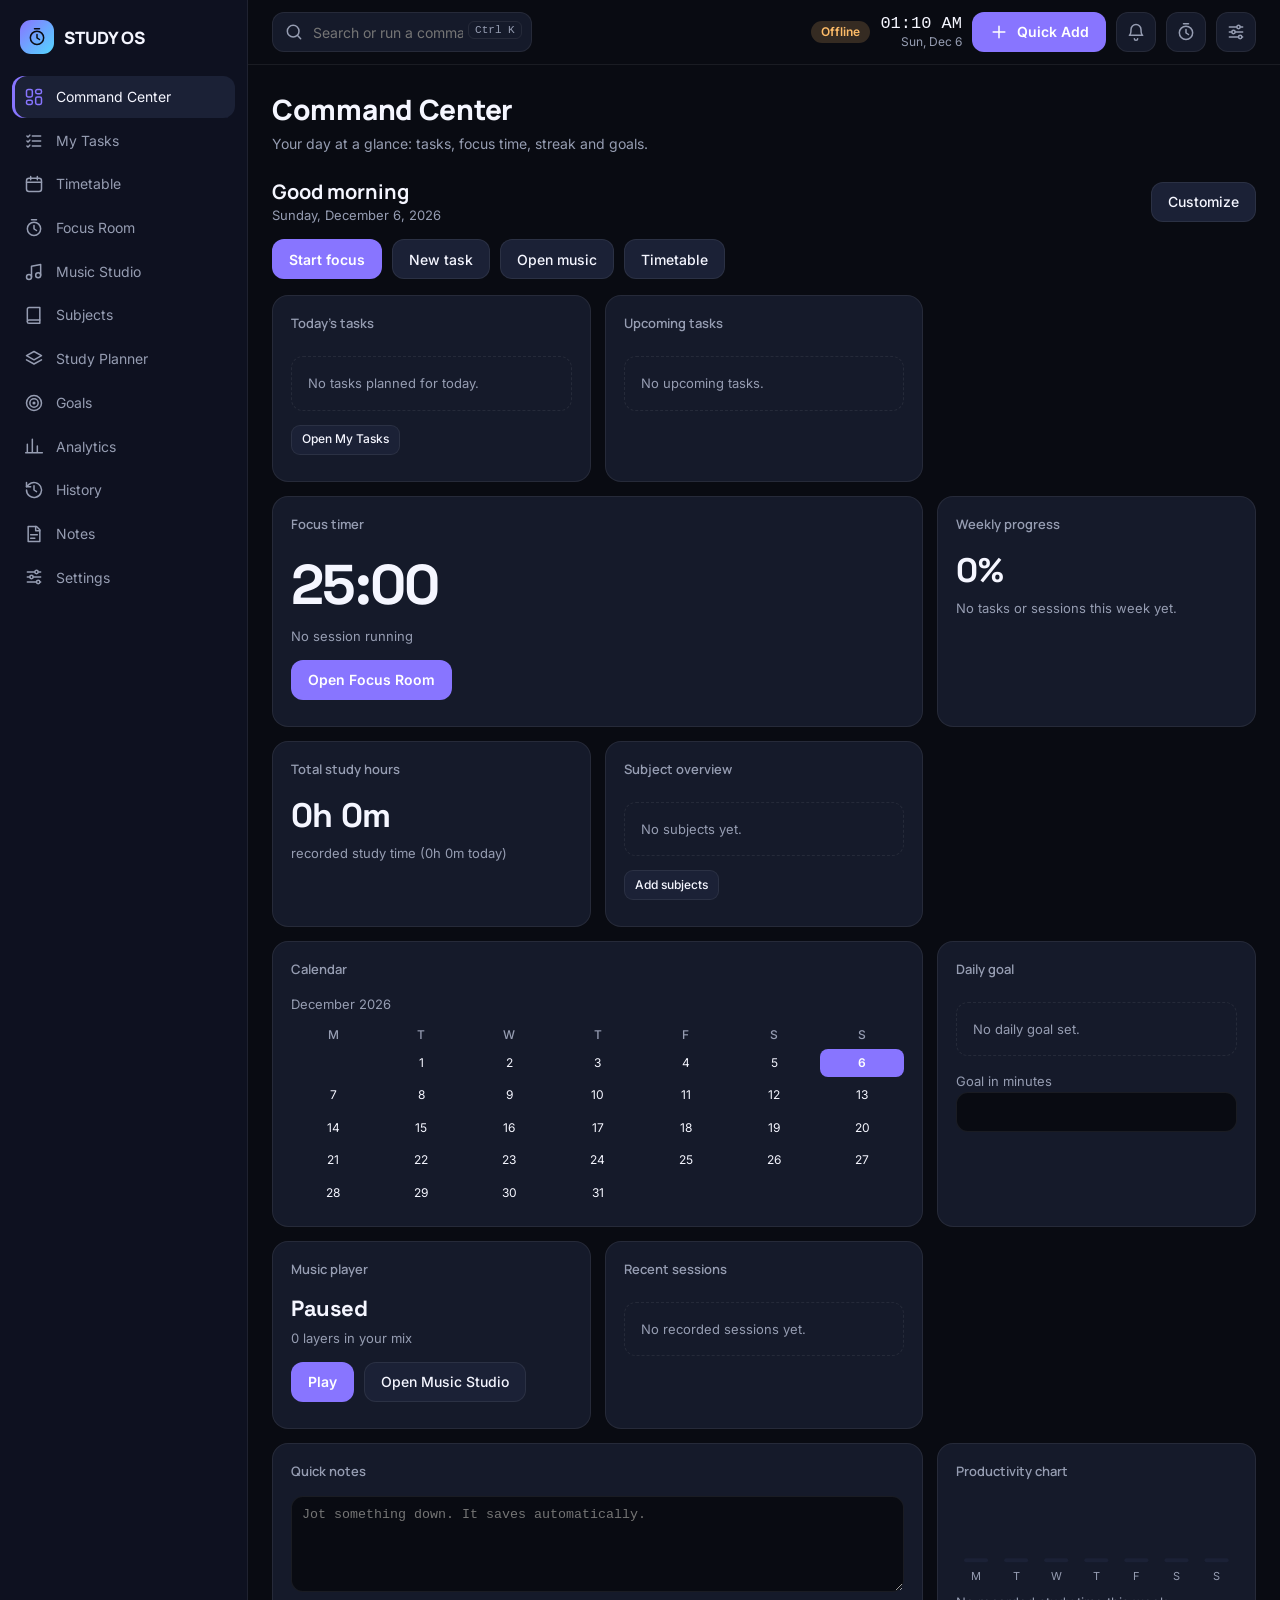
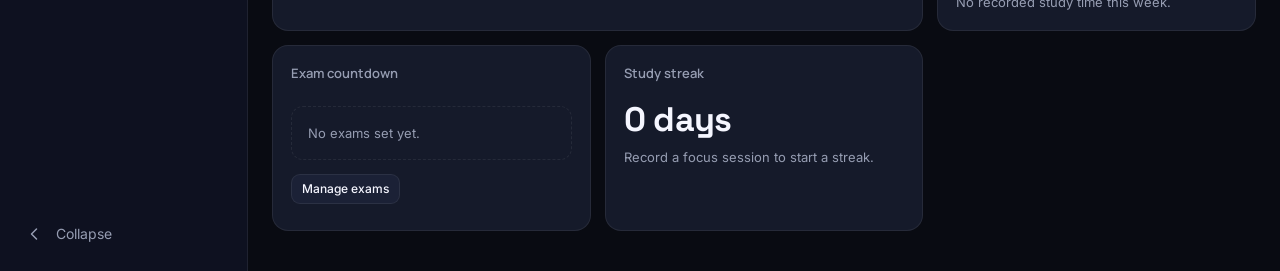
==== studyos.html @ ebee0f9e "Rename studyos (1).html to studyos.html" ====
<!DOCTYPE html>
<html lang="en" data-theme="midnight">
<head>
<meta charset="utf-8">
<title>STUDY OS</title>
<link rel="manifest" href="manifest.webmanifest">
<meta name="theme-color" content="#090B12">
<meta name="mobile-web-app-capable" content="yes">
<meta name="apple-mobile-web-app-capable" content="yes">
<meta name="apple-mobile-web-app-title" content="STUDY OS">
<link rel="icon" href="icon.svg" type="image/svg+xml">
<link rel="apple-touch-icon" href="icon-192.png">
<meta name="viewport" content="width=device-width, initial-scale=1, viewport-fit=cover">
<link href="https://fonts.googleapis.com/css2?family=Inter:wght@400;500;600&family=Manrope:wght@700;800&family=Space+Grotesk:wght@500;700&display=swap" rel="stylesheet">
<style>
:root{--bg:#090B12;--side:#0E1120;--card:#151A2A;--card2:#1B2136;--line:rgba(255,255,255,.07);--acc:#8875FF;--acc2:#53D6FF;--ok:#36D6A0;--warn:#FFBD69;--danger:#FF657A;--tx:#F5F6FF;--tx2:#969DB2;--on:#fff;--r:16px;
--fh:Manrope,"Segoe UI",system-ui,sans-serif;--fb:Inter,system-ui,-apple-system,"Segoe UI",sans-serif;--ft:"Space Grotesk",ui-monospace,Consolas,monospace;--fm:"JetBrains Mono",ui-monospace,Consolas,monospace;
box-sizing:border-box;padding-top:env(safe-area-inset-top,0px);padding-bottom:env(safe-area-inset-bottom,0px);color-scheme:dark}
html{scroll-padding-top:env(safe-area-inset-top,0px)}
:root[data-theme=oled]{--bg:#000;--side:#000;--card:#0B0C12;--card2:#12141D}
:root[data-theme=purple]{--bg:#0F0720;--side:#150A2B;--card:#1E1138;--card2:#281848;--acc:#B18CFF;--acc2:#FF8AD8}
:root[data-theme=blue]{--bg:#050D1F;--side:#091530;--card:#0E1E40;--card2:#14295A;--acc:#5AA2FF;--acc2:#53E0D0}
:root[data-theme=light]{--bg:#F3F4FB;--side:#FFFFFF;--card:#FFFFFF;--card2:#EEF0F8;--line:rgba(20,24,50,.1);--acc:#6A55F0;--acc2:#0A97C9;--ok:#15A87A;--warn:#C27A12;--danger:#D93A55;--tx:#141832;--tx2:#5B6280;color-scheme:light}
*,*::before,*::after{box-sizing:border-box}
html,body{height:100%;margin:0}
body{background:var(--bg);color:var(--tx);font:400 14px/1.55 var(--fb);overflow:hidden}
button,input{font:inherit;color:inherit}
button{cursor:pointer}
:focus-visible{outline:2px solid var(--acc2);outline-offset:2px}
.ic{width:20px;height:20px;fill:none;stroke:currentColor;stroke-width:1.8;stroke-linecap:round;stroke-linejoin:round;flex:none}
.app{display:grid;grid-template-columns:var(--sw,248px) 1fr;height:100%;transition:grid-template-columns .22s}
[data-motion=off] *{transition:none!important;animation:none!important}
@media(prefers-reduced-motion:reduce){*{transition:none!important;animation:none!important}}
/* sidebar */
.side{background:var(--side);border-right:1px solid var(--line);display:flex;flex-direction:column;padding:16px 12px;gap:4px;overflow:hidden;min-width:0}
.brand{display:flex;align-items:center;gap:10px;padding:4px 8px 18px;font:800 17px var(--fh);white-space:nowrap}
.logo{width:34px;height:34px;border-radius:11px;background:linear-gradient(135deg,var(--acc),var(--acc2));display:grid;place-items:center;color:#0a0c14;flex:none}
.nav{display:flex;flex-direction:column;gap:2px;flex:1;overflow-y:auto}
.nl{display:flex;align-items:center;gap:12px;padding:10px 12px;border-radius:12px;border:0;background:none;color:var(--tx2);text-align:left;white-space:nowrap;width:100%;transition:background .15s,color .15s}
.nl:hover{background:var(--card);color:var(--tx)}
.nl[aria-current=page]{background:var(--card2);color:var(--tx);box-shadow:inset 3px 0 0 var(--acc)}
.nl[aria-current=page] .ic{color:var(--acc)}
.collapsed{--sw:76px}
.collapsed .lbl,.collapsed .brand span.t{display:none}
.collapsed .nl{justify-content:center;padding:12px 0}
.collapsed #col .ic{transform:rotate(180deg)}
/* main */
.main{display:flex;flex-direction:column;min-width:0;height:100%}
.top{display:flex;align-items:center;gap:10px;padding:12px 24px;border-bottom:1px solid var(--line);position:relative}
.sbox{flex:1;max-width:420px;position:relative}
.sbox .ic{position:absolute;left:12px;top:10px;color:var(--tx2)}
.sbox input{width:100%;height:40px;padding:0 54px 0 40px;border-radius:12px;border:1px solid var(--line);background:var(--card);outline-offset:2px}
.kbd{position:absolute;right:10px;top:9px;font:500 11px var(--fm);color:var(--tx2);border:1px solid var(--line);border-radius:6px;padding:2px 6px}
.res{position:absolute;top:46px;left:0;right:0;background:var(--card2);border:1px solid var(--line);border-radius:12px;padding:6px;z-index:20;box-shadow:0 12px 32px rgba(0,0,0,.35)}
.res button{display:block;width:100%;text-align:left;background:none;border:0;padding:9px 10px;border-radius:8px}
.res button:hover,.res button:focus-visible{background:var(--card)}
.sp{flex:1}
.clock{text-align:right;line-height:1.2}
.clock b{font:500 17px var(--fm);display:block}
.clock span{font-size:12px;color:var(--tx2)}
.ib{width:40px;height:40px;border-radius:12px;border:1px solid var(--line);background:var(--card);display:grid;place-items:center;color:var(--tx2);position:relative}
.ib:hover{color:var(--tx);background:var(--card2)}
.btn{display:inline-flex;align-items:center;gap:8px;height:40px;padding:0 16px;border-radius:12px;border:1px solid var(--line);background:var(--card2);font-weight:500}
.btn:hover{border-color:var(--acc)}
.btn:active{transform:scale(.97)}
.btn.p{background:var(--acc);border-color:transparent;color:var(--on);font-weight:600}
.btn.d{color:var(--danger)}
.btn[disabled]{opacity:.45;cursor:not-allowed}
.view{flex:1;overflow-y:auto;padding:28px 24px 40px}
.wrap{max-width:1080px;margin:0 auto}
h1{font:800 28px/1.2 var(--fh);margin:0 0 6px;letter-spacing:-.01em}
h2{font:700 16px var(--fh);margin:0 0 10px}
.sub{color:var(--tx2);margin:0 0 24px;max-width:62ch}
.grid{display:grid;gap:14px;grid-template-columns:repeat(auto-fill,minmax(250px,1fr))}
.card{background:var(--card);border:1px solid var(--line);border-radius:var(--r);padding:18px}
.card.big{grid-column:span 2}
.card h2{display:flex;align-items:center;gap:8px;color:var(--tx2);font-weight:600;font-size:13px}
.stat{font:700 34px var(--ft);letter-spacing:-.02em}
.mut{color:var(--tx2);font-size:13px}
.empty{border:1px dashed var(--line);border-radius:12px;padding:16px;color:var(--tx2);font-size:13px;margin-top:8px}
.badge{display:inline-block;padding:2px 10px;border-radius:99px;font-size:12px;font-weight:600;background:color-mix(in srgb,var(--acc) 18%,transparent);color:var(--acc)}
.badge.ok{background:color-mix(in srgb,var(--ok) 18%,transparent);color:var(--ok)}
.badge.w{background:color-mix(in srgb,var(--warn) 18%,transparent);color:var(--warn)}
.badge.d{background:color-mix(in srgb,var(--danger) 18%,transparent);color:var(--danger)}
.ul{margin:10px 0 0;padding-left:18px;color:var(--tx2)}
.ul li{margin:3px 0}
.row{display:flex;flex-wrap:wrap;gap:10px;align-items:center;margin:8px 0}
.themes{display:grid;grid-template-columns:repeat(auto-fill,minmax(130px,1fr));gap:10px}
.th{border:2px solid var(--line);border-radius:14px;background:var(--card);padding:10px;text-align:left}
.th[aria-pressed=true]{border-color:var(--acc)}
.sw{height:44px;border-radius:9px;margin-bottom:8px;display:flex;overflow:hidden}
.sw i{flex:1}
.tg{display:flex;align-items:center;justify-content:space-between;gap:12px;padding:12px 0;border-bottom:1px solid var(--line)}
.sw2{width:46px;height:26px;border-radius:99px;border:0;background:var(--card2);position:relative;flex:none;box-shadow:inset 0 0 0 1px var(--line)}
.sw2::after{content:"";position:absolute;top:3px;left:3px;width:20px;height:20px;border-radius:50%;background:var(--tx2);transition:transform .18s}
.sw2[aria-checked=true]{background:var(--acc)}
.sw2[aria-checked=true]::after{transform:translateX(20px);background:#fff}
.fld{display:block;margin:8px 0}
.fld input{width:100%;height:40px;padding:0 12px;border-radius:12px;border:1px solid var(--line);background:var(--bg)}
.ring{width:84px;height:84px}
.ring circle{fill:none;stroke-width:8;stroke-linecap:round}
.ring .tr{stroke:var(--card2)}
.ring .pg{stroke:var(--acc);stroke-dasharray:226;stroke-dashoffset:79;transform:rotate(-90deg);transform-origin:50% 50%}
.timer{font:700 56px var(--ft);letter-spacing:-.03em}
.dg{display:grid;gap:14px;grid-template-columns:repeat(auto-fill,minmax(250px,1fr));margin-top:16px}
.dg .w{display:flex;flex-direction:column;gap:6px;min-width:0}
.cp .card{padding:12px}.cp .stat{font-size:24px}
.btn.sm{height:30px;padding:0 10px;font-size:12px;border-radius:9px}
.wt{display:flex;gap:6px;flex-wrap:wrap;margin-top:auto;padding-top:8px}
.edit .w{outline:1px dashed var(--acc);outline-offset:-1px}
.bar{height:8px;border-radius:99px;background:var(--card2);overflow:hidden;margin:6px 0}.bar i{display:block;height:100%;background:var(--acc)}
textarea.qn{width:100%;min-height:96px;resize:vertical;border-radius:12px;border:1px solid var(--line);background:var(--bg);padding:10px}
.mc{display:grid;grid-template-columns:repeat(7,1fr);gap:4px;text-align:center;font-size:12px}.mc b{color:var(--tx2);font-weight:500}.mc span{padding:5px 0;border-radius:8px}.mc .td{background:var(--acc);color:var(--on);font-weight:600}
.qa2{display:flex;flex-wrap:wrap;gap:10px;margin:14px 0 0}
.tb{display:flex;flex-wrap:wrap;gap:8px;margin-bottom:12px}.tb input,.tb select{height:40px;border-radius:12px;border:1px solid var(--line);background:var(--card);padding:0 12px}.tb input{flex:1;min-width:160px}
.tl{display:grid;gap:12px;grid-template-columns:repeat(auto-fill,minmax(300px,1fr))}
.kb{display:grid;gap:12px;grid-template-columns:repeat(4,minmax(240px,1fr));overflow-x:auto;align-items:start}.kb>div{display:flex;flex-direction:column;gap:10px}
.tk{display:flex;flex-direction:column;gap:8px}.tk h3{font:600 15px var(--fh);margin:0;display:flex;gap:10px;align-items:flex-start}
.ck{width:22px;height:22px;border-radius:7px;border:2px solid var(--tx2);background:none;flex:none;display:grid;place-items:center;color:var(--on);padding:0;margin-top:1px}.ck[aria-pressed=true]{background:var(--ok);border-color:var(--ok)}.ck .ic{width:14px;height:14px;stroke-width:3}
.tk.dn h3 span{text-decoration:line-through;color:var(--tx2)}
.sbt{display:flex;gap:8px;align-items:center;background:none;border:0;padding:2px 0;text-align:left;color:var(--tx2);font-size:13px}
.sbt[aria-pressed=true]{text-decoration:line-through}
.sbt i{width:14px;height:14px;border-radius:4px;border:2px solid var(--tx2);flex:none}.sbt[aria-pressed=true] i{background:var(--ok);border-color:var(--ok)}
.fg{display:grid;grid-template-columns:1fr 1fr;gap:0 12px}.fw{grid-column:1/-1}
.fld select,.fld textarea{width:100%;min-height:40px;padding:8px 12px;border-radius:12px;border:1px solid var(--line);background:var(--bg)}
@media(max-width:520px){.fg{grid-template-columns:1fr}}
.cb{display:flex;flex-wrap:wrap;gap:8px;align-items:center;margin-bottom:12px}.cb select{height:40px;border-radius:12px;border:1px solid var(--line);background:var(--card);padding:0 12px}.cb .lab{font:700 16px var(--fh);min-width:150px}
.cw{--hh:48px;overflow:auto;max-height:560px;border:1px solid var(--line);border-radius:14px;background:var(--card)}
.cg{display:grid;grid-template-columns:44px repeat(var(--n),minmax(0,1fr));min-width:calc(44px + var(--n)*96px)}
.ch{position:sticky;top:0;z-index:3;background:var(--card2);padding:8px 4px;text-align:center;font-size:12px;border:0;border-bottom:1px solid var(--line);border-left:1px solid var(--line);color:var(--tx)}.ch.t{color:var(--acc);font-weight:700}
.nt{padding:4px;border-left:1px solid var(--line);border-bottom:1px solid var(--line);display:flex;flex-direction:column;gap:3px;min-height:6px}
.hr{position:relative;height:calc(24*var(--hh))}.hl{position:absolute;right:6px;font:11px var(--fm);color:var(--tx2);transform:translateY(-50%)}
.cc{position:relative;height:calc(24*var(--hh));border-left:1px solid var(--line);cursor:cell;background:repeating-linear-gradient(to bottom,transparent 0,transparent calc(var(--hh) - 1px),var(--line) calc(var(--hh) - 1px),var(--line) var(--hh))}
.ev{position:absolute;overflow:hidden;text-align:left;font-size:11px;line-height:1.25;padding:3px 5px;border-radius:8px;border:0;border-left:3px solid var(--acc);background:color-mix(in srgb,var(--acc) 22%,var(--card2));color:var(--tx);cursor:grab}
.ev.h{border-left-color:var(--danger);background:color-mix(in srgb,var(--danger) 20%,var(--card2))}.ev.l{border-left-color:var(--ok);background:color-mix(in srgb,var(--ok) 18%,var(--card2))}
.ev.x{outline:2px solid var(--warn);outline-offset:-1px}.ev.dn{opacity:.5;text-decoration:line-through}.ev.chip{position:static;cursor:pointer;width:100%}
.now{position:absolute;left:0;right:0;height:2px;background:var(--danger);z-index:2;pointer-events:none}
.mg{display:grid;grid-template-columns:repeat(7,minmax(0,1fr));gap:4px}.md{min-height:84px;text-align:left;border-radius:10px;border:1px solid var(--line);background:var(--card);padding:6px;font-size:11px;overflow:hidden}.md.o{opacity:.45}.md.t{border-color:var(--acc)}.md b{display:block;font-size:12px}.md div{white-space:nowrap;overflow:hidden;text-overflow:ellipsis}
#df{position:fixed;inset:0;z-index:80;background:#000;color:#f5f6ff;display:flex;flex-direction:column;align-items:center;justify-content:center;padding:env(safe-area-inset-top,0px) 0 env(safe-area-inset-bottom,0px);overflow:hidden}
#df[hidden]{display:none}#df.idle{cursor:none}
#df .dft{position:absolute;top:calc(14px + env(safe-area-inset-top,0px));left:16px;right:16px;display:flex;justify-content:space-between;align-items:flex-start;gap:12px;transition:opacity .4s}#df.idle .dft{opacity:.3}
#df .dfc{position:absolute;bottom:calc(24px + env(safe-area-inset-bottom,0px));left:12px;right:12px;display:flex;flex-wrap:wrap;gap:8px;justify-content:center;transition:opacity .4s}#df.idle .dfc{opacity:0;pointer-events:none}
#df .btn{background:#0b0b0d;border-color:#26262c;color:#d5d8e4}#df .btn.p{background:var(--acc);color:var(--on);border-color:transparent}
.dfm{transition:opacity .4s}#df.dim .dfm{opacity:.3}
.dfd{font-family:var(--ft);font-weight:700;letter-spacing:-.03em;line-height:1;text-align:center;font-variant-numeric:tabular-nums}
.dfd.digital{font-size:clamp(44px,14vw,200px)}.dfd.compact{font-size:clamp(72px,24vw,320px)}.dfd.big{font-size:clamp(96px,34vw,460px);font-weight:300}.dfd.minimal{font-size:clamp(32px,8vw,64px);color:#5a5e70;font-weight:500}
.dfr{position:relative;width:min(80vw,58vh,440px);aspect-ratio:1;display:grid;place-items:center}.dfr svg{position:absolute;inset:0;width:100%;height:100%;transform:rotate(-90deg)}.dfr circle{fill:none;stroke-linecap:round}.dfr .tr{stroke:#17171c}.dfr .pg{stroke:var(--acc)}.dfr .dfd{font-size:clamp(44px,13vw,96px)}
#df.brk .pg{stroke:var(--ok)}#df.brk .dfb i{background:var(--ok)}
.flip{display:inline-flex;gap:8px}.fc{background:#111116;border-radius:14px;padding:.1em .16em;position:relative;font:700 clamp(56px,17vw,200px)/1.1 var(--ft);font-variant-numeric:tabular-nums}.fc::after{content:"";position:absolute;left:0;right:0;top:50%;height:2px;background:#000}
.dfb{width:min(70vw,480px);height:4px;border-radius:9px;background:#15151a;margin-top:28px;overflow:hidden}.dfb i{display:block;height:100%;width:0;background:var(--acc)}
.mr{display:grid;grid-template-columns:30px minmax(110px,1.1fr) 2fr 44px 68px;gap:10px;align-items:center;padding:8px 0;border-top:1px solid var(--line)}.mr:first-of-type{border-top:0}.mr input[type=range]{width:100%;accent-color:var(--acc)}
.pv{font:500 13px var(--fm);color:var(--tx2);text-align:right}.star{background:none;border:0;font-size:20px;color:var(--tx2);padding:0;line-height:1}.star[aria-pressed=true]{color:var(--warn)}
.chips{display:flex;flex-wrap:wrap;gap:8px}.tr2{display:grid;gap:8px;padding:12px 0;border-top:1px solid var(--line)}.btn.mu[aria-pressed=true]{background:var(--danger);border-color:transparent;color:#fff}
@media(max-width:560px){.mr{grid-template-columns:30px 1fr 44px 68px}.mr input[type=range]{grid-column:1/-1;order:5}}
/* overlays */
.ov{position:fixed;inset:0;background:rgba(0,0,0,.55);display:grid;place-items:center;z-index:100;padding:16px}
.modal{background:var(--card);border:1px solid var(--line);border-radius:20px;padding:22px;width:min(440px,100%);max-height:85vh;overflow:auto}
.pan{position:absolute;right:24px;top:62px;width:min(340px,calc(100vw - 32px));background:var(--card2);border:1px solid var(--line);border-radius:16px;padding:16px;z-index:30;box-shadow:0 16px 40px rgba(0,0,0,.4)}
.toasts{position:fixed;left:50%;bottom:calc(84px + env(safe-area-inset-bottom,0px));transform:translateX(-50%);display:flex;flex-direction:column;gap:8px;z-index:110;align-items:center}
.toast{background:var(--card2);border:1px solid var(--line);border-left:3px solid var(--acc2);padding:10px 16px;border-radius:12px;box-shadow:0 8px 24px rgba(0,0,0,.4);animation:in .2s}
@keyframes in{from{opacity:0;transform:translateY(8px)}}
.bnav{display:none}
@media(max-width:1100px){.app{--sw:76px}.app .lbl,.app .brand span.t{display:none}.app .nl{justify-content:center;padding:12px 0}#col{display:none}}
@media(max-width:760px){
.app{grid-template-columns:1fr}.side{display:none}
.top{padding:10px 14px;gap:8px}.clock{display:none}.sbox .kbd{display:none}.sbox input{padding-right:12px}
.view{padding:20px 14px 28px}.card.big{grid-column:auto}
.bnav{display:grid;grid-template-columns:repeat(5,1fr);background:var(--side);border-top:1px solid var(--line);padding:6px 4px}
.bnav button{display:flex;flex-direction:column;align-items:center;gap:2px;background:none;border:0;color:var(--tx2);font-size:11px;padding:6px 0;border-radius:10px}
.bnav button[aria-current=page]{color:var(--acc)}
.pan{right:14px}
}
#nf .nb{position:absolute;top:-4px;right:-4px;min-width:18px;height:18px;border-radius:99px;background:var(--danger);color:#fff;font-size:11px;line-height:18px;text-align:center;padding:0 4px;font-weight:700}#nf .nb[hidden]{display:none}
.po{display:none}
@media print{html,body{height:auto;overflow:visible;background:#fff}:root{--bg:#fff;--card:#fff;--card2:#eee;--tx:#111;--tx2:#444;--line:#ccc;padding:0}.side,.top,.bnav,.noprint,.toasts,h1,.sub{display:none!important}.app,.main{display:block;height:auto}.view{overflow:visible;padding:0}.po{display:block;font:700 18px var(--fh);margin-bottom:10px}.card{break-inside:avoid}}
.pi{display:flex;justify-content:space-between;gap:12px;width:100%;text-align:left;background:none;border:0;padding:10px;border-radius:10px}.pi:hover,.pi[aria-selected=true]{background:var(--card2)}

/* ---- Phase5: app/touch compat ---- */
html{-webkit-text-size-adjust:100%}
button,.nl,.th,.ck,.sw2,.sbt,.star,.md,.ev{touch-action:manipulation;-webkit-tap-highlight-color:transparent}
body{overscroll-behavior:none}
.view,.modal,.res,.cw,.kb{overscroll-behavior:contain}
@media(pointer:coarse){.btn{min-height:44px}.btn.sm{min-height:40px}.ib{width:44px;height:44px}.ck{width:28px;height:28px}.sw2{width:52px;height:30px}}
@media(max-width:760px){input,select,textarea{font-size:16px!important}.sbox{min-width:0}.pan{position:fixed;left:12px;right:12px;width:auto;top:64px}.modal{max-height:calc(100% - 24px)}.bnav button{min-height:52px}}
</style>
</head>
<body>
<svg width="0" height="0" style="position:absolute" aria-hidden="true"><defs>
<symbol id="i-command" viewBox="0 0 24 24"><rect x="3" y="3" width="7" height="9" rx="2"/><rect x="14" y="3" width="7" height="5" rx="2"/><rect x="14" y="12" width="7" height="9" rx="2"/><rect x="3" y="16" width="7" height="5" rx="2"/></symbol>
<symbol id="i-tasks" viewBox="0 0 24 24"><path d="M10 6h10M10 12h10M10 18h10M3.5 6l1.3 1.3L7 5M3.5 12l1.3 1.3L7 11M3.5 18l1.3 1.3L7 17"/></symbol>
<symbol id="i-timetable" viewBox="0 0 24 24"><rect x="3" y="5" width="18" height="16" rx="3"/><path d="M3 10h18M8 3v4M16 3v4"/></symbol>
<symbol id="i-focus" viewBox="0 0 24 24"><circle cx="12" cy="13" r="8"/><path d="M12 9v4l3 2M9 2h6"/></symbol>
<symbol id="i-music" viewBox="0 0 24 24"><path d="M9 18V5l11-2v13"/><circle cx="6" cy="18" r="3"/><circle cx="17" cy="16" r="3"/></symbol>
<symbol id="i-subjects" viewBox="0 0 24 24"><path d="M4 5a2 2 0 0 1 2-2h13v15H6a2 2 0 0 0-2 2z"/><path d="M4 20a2 2 0 0 0 2 2h13v-4"/></symbol>
<symbol id="i-planner" viewBox="0 0 24 24"><path d="m12 3 9 5-9 5-9-5z"/><path d="m3 13 9 5 9-5"/></symbol>
<symbol id="i-goals" viewBox="0 0 24 24"><circle cx="12" cy="12" r="9"/><circle cx="12" cy="12" r="5"/><circle cx="12" cy="12" r="1"/></symbol>
<symbol id="i-analytics" viewBox="0 0 24 24"><path d="M4 20V10M10 20V4M16 20v-8M2 20h20"/></symbol>
<symbol id="i-history" viewBox="0 0 24 24"><path d="M3 12a9 9 0 1 0 3-6.7L3 8"/><path d="M3 3v5h5M12 7v5l3 2"/></symbol>
<symbol id="i-notes" viewBox="0 0 24 24"><path d="M5 3h10l4 4v14H5z"/><path d="M14 3v5h5M8 13h8M8 17h5"/></symbol>
<symbol id="i-preferences" viewBox="0 0 24 24"><path d="M4 6h9M17 6h3M4 12h3M11 12h9M4 18h11M19 18h1"/><circle cx="15" cy="6" r="2"/><circle cx="9" cy="12" r="2"/><circle cx="17" cy="18" r="2"/></symbol>
<symbol id="i-components" viewBox="0 0 24 24"><rect x="3" y="3" width="8" height="8" rx="2"/><rect x="13" y="13" width="8" height="8" rx="2"/><circle cx="17" cy="7" r="4"/><path d="M5 15l2-2 2 2-2 2z"/></symbol>
<symbol id="i-bell" viewBox="0 0 24 24"><path d="M6 9a6 6 0 0 1 12 0c0 6 2 7 2 7H4s2-1 2-7"/><path d="M10 20a2 2 0 0 0 4 0"/></symbol>
<symbol id="i-search" viewBox="0 0 24 24"><circle cx="11" cy="11" r="7"/><path d="m20 20-4-4"/></symbol>
<symbol id="i-plus" viewBox="0 0 24 24"><path d="M12 5v14M5 12h14"/></symbol>
<symbol id="i-chev" viewBox="0 0 24 24"><path d="m15 6-6 6 6 6"/></symbol>
<symbol id="i-more" viewBox="0 0 24 24"><circle cx="5" cy="12" r="1.2"/><circle cx="12" cy="12" r="1.2"/><circle cx="19" cy="12" r="1.2"/></symbol>
<symbol id="i-x" viewBox="0 0 24 24"><path d="M6 6l12 12M18 6 6 18"/></symbol>
</defs></svg>

<div class="app" id="app">
  <aside class="side" aria-label="Primary">
    <div class="brand"><div class="logo"><svg class="ic"><use href="#i-focus"/></svg></div><span class="t">STUDY OS</span></div>
    <nav class="nav" id="nav"></nav>
    <button class="nl" id="col" aria-label="Collapse sidebar"><svg class="ic"><use href="#i-chev"/></svg><span class="lbl">Collapse</span></button>
  </aside>
  <div class="main">
    <header class="top">
      <div class="sbox"><svg class="ic"><use href="#i-search"/></svg><input id="q" type="search" placeholder="Search or run a command" aria-label="Global search" autocomplete="off"><span class="kbd">Ctrl K</span><div class="res" id="res" hidden></div></div>
      <div class="sp"></div>
      <span class="badge w" id="ofl" hidden>Offline</span><div class="clock"><b id="ck">--:--</b><span id="dt"></span></div>
      <button class="btn p" id="qa"><svg class="ic"><use href="#i-plus"/></svg><span class="lbl">Quick Add</span></button>
      <button class="ib" id="nf" aria-label="Notifications" aria-expanded="false"><svg class="ic"><use href="#i-bell"/></svg></button>
      <button class="ib" id="fr" aria-label="Open Focus Room"><svg class="ic"><use href="#i-focus"/></svg></button>
      <button class="ib" id="st" aria-label="Open Settings"><svg class="ic"><use href="#i-preferences"/></svg></button>
      <div class="pan" id="pan" hidden><h2>Notifications</h2><div class="empty">Nothing yet. Reminders and break alerts will show up here once the reminder engine is built (Phase 9).</div></div>
    </header>
    <main class="view" id="view" tabindex="-1"></main>
    <nav class="bnav" id="bnav" aria-label="Mobile"></nav>
  </div>
</div>
<div id="df" hidden role="dialog" aria-label="Deep Focus" aria-modal="true"></div>
<div class="toasts" id="toasts" aria-live="polite"></div>

<script>
(function(){
"use strict";
var $=function(s){return document.querySelector(s)};
var ic=function(n){return '<svg class="ic" aria-hidden="true"><use href="#i-'+n+'"/></svg>'};
var LS={get:function(k,d){try{var v=localStorage.getItem('sos.'+k);return v===null?d:v}catch(e){return d}},set:function(k,v){try{localStorage.setItem('sos.'+k,v)}catch(e){}}};

/* ---------- sections registry ---------- */
var S=[
["command","Command Center",2,"Your day at a glance: tasks, focus time, streak and goals."],
["tasks","My Tasks",3,"Create, organise and track study tasks.",["Priorities, labels, subtasks","List, calendar, kanban views","Search, filter, archive"]],
["timetable","Timetable",4,"Daily, weekly and monthly study schedule.",["Conflict detection","Recurring sessions","Drag to reschedule"]],
["focus","Focus Room",6,"Distraction-free fullscreen timer on pure black.",["Countdown, stopwatch, Pomodoro","Seven timer styles","Timestamp-based, refresh-safe timing"]],
["music","Music Studio",7,"Ambience, focus audio and your own tracks in one mixer.",["Rain, wind, noise layers","Your own audio files","Sleep timer and saved mixes"]],
["subjects","Subjects",8,"Subject, chapter and topic organisation.",["Subject → Chapter → Topic → Task","Clear completion rules"]],
["planner","Study Planner",8,"Plan days and weeks, with suggestions you review.",["Revision scheduling","Daily and weekly targets"]],
["goals","Goals",8,"Study targets, milestones and exam countdowns."],
["analytics","Analytics",10,"Reports built only from recorded study time.",["Daily, weekly, monthly","PDF and CSV export"]],
["history","History",5,"Past tasks and study sessions.",["Planned vs actual duration"]],
["notes","Notes",11,"Quick study notes and session notes."],
["preferences","Settings",1,"Appearance and behaviour."]
];
var ID={};S.forEach(function(s){ID[s[0]]=s});
var MOB=["command","tasks","focus","music"];

/* ---------- shared components ---------- */
function toast(m){var t=document.createElement('div');t.className='toast';t.textContent=m;$('#toasts').appendChild(t);setTimeout(function(){t.remove()},2800)}
var lastFocus=null;
function modal(html){closeModal();lastFocus=document.activeElement;var o=document.createElement('div');o.className='ov';o.id='ov';o.innerHTML='<div class="modal" role="dialog" aria-modal="true">'+html+'</div>';o.addEventListener('click',function(e){if(e.target===o)closeModal()});document.body.appendChild(o);var f=o.querySelector('button,input');if(f)f.focus()}
function closeModal(){var o=$('#ov');if(o){o.remove();if(lastFocus&&lastFocus.focus)lastFocus.focus()}}
function toggle(id,label,on){return '<div class="tg"><span>'+label+'</span><button class="sw2" id="'+id+'" role="switch" aria-checked="'+on+'" aria-label="'+label+'"></button></div>'}
function soon(s){return '<div class="card"><span class="badge w">Phase '+s[2]+'</span><h2 style="margin-top:12px;color:var(--tx)">Planned for this section</h2><ul class="ul">'+(s[4]||[]).map(function(x){return '<li>'+x+'</li>'}).join('')+'</ul><div class="empty">Nothing to show yet. This section is built in Phase '+s[2]+'.</div></div>'}

/* ---------- views ---------- */
var V={};
/* ---------- dashboard (Phase 2) ---------- */
var W=[["today","Today’s tasks"],["upcoming","Upcoming tasks"],["focus","Focus timer"],["weekly","Weekly progress"],["hours","Total study hours"],["subjects","Subject overview"],["calendar","Calendar"],["goal","Daily goal"],["music","Music player"],["recent","Recent sessions"],["notes","Quick notes"],["chart","Productivity chart"],["exam","Exam countdown"],["streak","Study streak"]];
var WD={};W.forEach(function(w){WD[w[0]]=w[1]});
var editing=false;
function esc(s){return String(s).replace(/[&<>"]/g,function(c){return {'&':'&amp;','<':'&lt;','>':'&gt;','"':'&quot;'}[c]})}
function dget(){try{var d=JSON.parse(LS.get('dash','null'));if(d&&Array.isArray(d.order)){d.order=d.order.filter(function(i){return WD[i]});W.forEach(function(w){if(d.order.indexOf(w[0])<0)d.order.push(w[0])});d.hidden=(d.hidden||[]).filter(function(i){return WD[i]});d.wide=(d.wide||[]).filter(function(i){return WD[i]});return d}}catch(e){}return {order:W.map(function(w){return w[0]}),hidden:[],wide:["focus","calendar","notes"],compact:false}}
function dsave(d){LS.set('dash',JSON.stringify(d))}
function stat(v,h){return '<div class="stat">'+v+'</div><div class="mut">'+h+'</div>'}
function emp(t){return '<div class="empty">'+t+'</div>'}
function cal(){var n=new Date(),y=n.getFullYear(),m=n.getMonth(),f=(new Date(y,m,1).getDay()+6)%7,dn=new Date(y,m+1,0).getDate(),c='',i;['M','T','W','T','F','S','S'].forEach(function(x){c+='<b>'+x+'</b>'});for(i=0;i<f;i++)c+='<i></i>';for(i=1;i<=dn;i++)c+='<span'+(i===n.getDate()?' class="td"':'')+'>'+i+'</span>';return '<div class="mut" style="margin-bottom:6px">'+n.toLocaleDateString([], {month:'long',year:'numeric'})+'</div><div class="mc">'+c+'</div>'}
function goalBody(){var g=parseInt(LS.get('goalmin','0'),10)||0;return (g?stat(Math.floor(todayMs()/6e4)+' / '+g+' min','Recorded today. Planned time is not counted.')+'<div class="bar"><i style="width:'+Math.min(100,todayMs()/6e4/g*100)+'%"></i></div>':emp('No daily goal set.'))+'<label class="fld"><span class="mut">Goal in minutes</span><input id="gm" type="number" min="0" max="1440" value="'+(g||'')+'"></label>'}
var B={
 today:function(){var td=todayStr(),a=tasks().filter(function(t){return !t.archived&&occs(t,td).length}),d=a.filter(function(t){return isRep(t)?(t.rdone||[]).indexOf(td)>-1:t.status==='done'}).length;return a.length?stat(d+' / '+a.length,'done today')+'<ul class="ul">'+a.slice(0,3).map(function(t){return '<li>'+esc(t.title)+'</li>'}).join('')+'</ul>':emp('No tasks planned for today.')+'<div class="row"><button class="btn sm" data-go="tasks">Open My Tasks</button></div>'},
 upcoming:function(){var td=todayStr(),a=tasks().filter(function(t){return !t.archived&&t.status!=='done'&&nxt(t,td)}).map(function(t){return {t:t,d:nxt(t,td)}}).sort(function(x,y){return x.d<y.d?-1:1}).slice(0,4);return a.length?'<ul class="ul">'+a.map(function(x){return '<li>'+esc(x.t.title)+' <span class="mut">'+x.d+'</span></li>'}).join('')+'</ul>':emp('No upcoming tasks.')},
 focus:function(){var T=TM,v=T?fmtT(T):fmt((FS.mode==='stopwatch'?0:FS.mode==='pomodoro'?FS.focus*6e4:FS.min*6e4),1);return '<div class="timer" id="dft">'+v+'</div><div class="mut">'+(T?esc(T.title)+' \u00b7 '+lblT(T):'No session running')+'</div><div class="row"><button class="btn p" data-go="focus">Open Focus Room</button></div>'},
 weekly:function(){return stat('0%','No tasks or sessions this week yet.')},
 hours:function(){var a=sessions().reduce(function(x,s){return x+s.focus},0);return stat(fh(a),'recorded study time ('+fh(todayMs())+' today)')},
 subjects:subjWidget,
 calendar:cal,goal:goalBody,
 music:function(){var n=LY.filter(inMix).length;return '<div class="stat" style="font-size:22px">'+(MS.play?'Playing':'Paused')+'</div><div class="mut">'+n+' layer'+(n===1?'':'s')+' in your mix'+(PT.length?' \u00b7 '+PT.length+' own file'+(PT.length===1?'':'s'):'')+'</div><div class="row"><button class="btn p" data-mg="toggle">'+(MS.play?'Pause':'Play')+'</button><button class="btn" data-go="music">Open Music Studio</button></div>'},
 recent:function(){return recent(3)},
 notes:function(){return '<textarea class="qn" id="qn" aria-label="Quick notes" placeholder="Jot something down. It saves automatically.">'+esc(LS.get('qnotes',''))+'</textarea>'},
 chart:function(){var d=['M','T','W','T','F','S','S'],s='<svg viewBox="0 0 280 90" width="100%" role="img" aria-label="No study time recorded this week">';d.forEach(function(x,i){s+='<rect x="'+(i*40+8)+'" y="62" width="24" height="4" rx="2" fill="var(--card2)"/><text x="'+(i*40+20)+'" y="84" text-anchor="middle" font-size="11" fill="var(--tx2)">'+x+'</text>'});return s+'</svg><div class="mut">No recorded study time this week.</div>'},
 exam:examBody,
 streak:function(){var n=streakN();return stat(n+(n===1?' day':' days'),n?'Days in a row with recorded focus time. Longest: '+longestN()+(longestN()===1?' day.':' days.'):'Record a focus session to start a streak.')}
};
V.command=function(){
 var d=dget(),vis=d.order.filter(function(i){return d.hidden.indexOf(i)<0}),h=new Date().getHours(),g=h<12?'Good morning':h<17?'Good afternoon':'Good evening';
 var o='<div class="row" style="justify-content:space-between"><div><b style="font:700 20px var(--fh)">'+g+'</b><div class="mut">'+new Date().toLocaleDateString([], {weekday:'long',day:'numeric',month:'long',year:'numeric'})+'</div></div><button class="btn'+(editing?' p':'')+'" id="dc">'+(editing?'Done':'Customize')+'</button></div>';
 o+='<div class="qa2"><button class="btn p" data-go="focus">Start focus</button><button class="btn" id="qt">New task</button><button class="btn" data-go="music">Open music</button><button class="btn" data-go="timetable">Timetable</button></div>';
 if(editing){o+='<div class="card" style="margin-top:16px"><h2>Customize dashboard</h2><div class="row"><button class="btn sm" id="dd">'+(d.compact?'Use expanded view':'Use compact view')+'</button><button class="btn sm d" id="dr">Restore default layout</button></div><div class="mut" style="margin-top:6px">Hidden widgets</div><div class="row">'+(d.hidden.length?d.hidden.map(function(i){return '<button class="btn sm" data-a="show" data-id="'+i+'">Show '+WD[i]+'</button>'}).join(''):'<span class="mut">None hidden.</span>')+'</div></div>'}
 o+='<div class="dg'+(d.compact?' cp':'')+(editing?' edit':'')+'">'+vis.map(function(i){var wide=d.wide.indexOf(i)>-1;return '<section class="card w'+(wide?' big':'')+'"><h2>'+WD[i]+'</h2>'+B[i]()+(editing?'<div class="wt"><button class="btn sm" data-a="up" data-id="'+i+'" aria-label="Move '+WD[i]+' earlier">Move up</button><button class="btn sm" data-a="down" data-id="'+i+'" aria-label="Move '+WD[i]+' later">Move down</button><button class="btn sm" data-a="wide" data-id="'+i+'">'+(wide?'Narrow':'Wide')+'</button><button class="btn sm" data-a="hide" data-id="'+i+'">Hide</button></div>':'')+'</section>'}).join('')+'</div>';
 if(!vis.length)o+=emp('All widgets are hidden. Tap Customize, then show the ones you want.');
 return o};
function bindDash(){
 function upd(f){var d=dget();f(d);dsave(d);route()}
 $('#dc').onclick=function(){editing=!editing;route()};
 var qt=$('#qt');if(qt)qt.onclick=function(){openTask()};
 var dd=$('#dd');if(dd)dd.onclick=function(){upd(function(d){d.compact=!d.compact})};
 var dr=$('#dr');if(dr)dr.onclick=function(){LS.set('dash','null');route();toast('Default layout restored.')};
 document.querySelectorAll('#view [data-a]').forEach(function(b){b.onclick=function(){var id=b.dataset.id,a=b.dataset.a;upd(function(d){
  if(a==='hide'){d.hidden.push(id)}
  else if(a==='show'){d.hidden=d.hidden.filter(function(x){return x!==id})}
  else if(a==='wide'){var k=d.wide.indexOf(id);if(k>-1)d.wide.splice(k,1);else d.wide.push(id)}
  else{var i=d.order.indexOf(id),j=i+(a==='up'?-1:1);while(j>=0&&j<d.order.length&&d.hidden.indexOf(d.order[j])>-1)j+=(a==='up'?-1:1);if(j>=0&&j<d.order.length){var t=d.order[i];d.order[i]=d.order[j];d.order[j]=t}}
 })}});
 var qn=$('#qn');if(qn)qn.oninput=function(){LS.set('qnotes',qn.value)};
 var gm=$('#gm');if(gm)gm.onchange=function(){var v=Math.max(0,Math.min(1440,parseInt(gm.value,10)||0));LS.set('goalmin',String(v));route()};
 var en=$('#en');if(en)en.onchange=function(){LS.set('examname',en.value.trim());route()};
 var ed=$('#ed');if(ed)ed.onchange=function(){LS.set('examdate',ed.value);route()};
}
V.preferences=function(){
 var T=[["midnight","Midnight Dark",["#090B12","#151A2A","#8875FF"]],["oled","Pure OLED Black",["#000","#0B0C12","#8875FF"]],["purple","Deep Purple",["#0F0720","#1E1138","#B18CFF"]],["blue","Midnight Blue",["#050D1F","#0E1E40","#5AA2FF"]],["light","Light Premium",["#F3F4FB","#FFFFFF","#6A55F0"]]];
 var cur=document.documentElement.dataset.theme;
 return '<div class="card"><h2>Theme</h2><div class="themes">'+T.map(function(t){return '<button class="th" data-theme="'+t[0]+'" aria-pressed="'+(t[0]===cur)+'"><div class="sw">'+t[2].map(function(c){return '<i style="background:'+c+'"></i>'}).join('')+'</div>'+t[1]+'</button>'}).join('')+'</div></div>'+
 '<div class="card" style="margin-top:14px"><h2>Behaviour</h2>'+toggle('tm','Reduce motion',document.documentElement.dataset.motion==='off')+toggle('tc','Collapse sidebar',$('#app').classList.contains('collapsed'))+'</div>'+
 remCard()+dataCard()+pwCard()+'<div class="card" style="margin-top:14px"><h2>Design system</h2><p class="mut">Preview of the shared buttons, inputs, badges and dialogs used across the app.</p><button class="btn" data-go="components">Open component preview</button></div>'};
V.components=function(){
 return '<div class="grid"><div class="card"><h2>Buttons</h2><div class="row"><button class="btn p">Primary</button><button class="btn">Secondary</button><button class="btn d">Delete</button><button class="btn" disabled>Disabled</button></div></div>'+
 '<div class="card"><h2>Badges</h2><div class="row"><span class="badge">Info</span><span class="badge ok">Done</span><span class="badge w">Paused</span><span class="badge d">Overdue</span></div></div>'+
 '<div class="card"><h2>Input</h2><label class="fld"><span class="mut">Task title</span><input placeholder="e.g. Physics revision"></label></div>'+
 '<div class="card"><h2>Progress ring (preview)</h2><svg class="ring" viewBox="0 0 84 84" role="img" aria-label="65 percent"><circle class="tr" cx="42" cy="42" r="36"/><circle class="pg" cx="42" cy="42" r="36"/></svg></div>'+
 '<div class="card"><h2>Timer type</h2><div class="timer">45:00</div><div class="mut" style="font-family:var(--fm)">12:34:56 clock font</div></div>'+
 '<div class="card"><h2>Feedback</h2><div class="row"><button class="btn" id="ct">Show toast</button><button class="btn" id="cm">Open dialog</button></div></div></div>'};

/* ---------- tasks (Phase 3) ---------- */
var TK={v:'list',f:'all',s:'',sub:'',p:'',o:'date'};
var PR={Low:1,Medium:2,High:3,Critical:4};
function uid(){return 't'+Date.now().toString(36)+Math.random().toString(36).slice(2,6)}
function tasks(){try{var a=JSON.parse(LS.get('tasks','[]'));return Array.isArray(a)?a:[]}catch(e){return []}}
function tsave(a){try{localStorage.setItem('sos.tasks',JSON.stringify(a));return true}catch(e){toast('Could not save. Browser storage may be full.');return false}}
function todayStr(){var d=new Date();return d.getFullYear()+'-'+String(d.getMonth()+1).padStart(2,'0')+'-'+String(d.getDate()).padStart(2,'0')}
function stOf(t){var td=todayStr();if(t.status==='done')return 'Completed';if(isRep(t))return t.status==='prog'?'In Progress':t.status==='paused'?'Paused':'Recurring';if(t.date&&t.date<td)return 'Overdue';if(t.status==='prog')return 'In Progress';if(t.status==='paused')return 'Paused';if(t.date&&t.date>td)return 'Upcoming';return 'Not Started'}
var SBG={Completed:'ok',Overdue:'d',Paused:'w'};
function flt(){var td=todayStr(),q=TK.s.toLowerCase();return tasks().filter(function(t){
 if(TK.f==='archived')return t.archived;if(t.archived)return false;
 if(TK.f==='today'&&!occs(t,td).length)return false;
 if(TK.f==='upcoming'&&!(t.status!=='done'&&nxt(t,td)))return false;
 if(TK.f==='overdue'&&stOf(t)!=='Overdue')return false;
 if(TK.f==='completed'&&t.status!=='done')return false;
 if(TK.sub&&t.subject!==TK.sub)return false;if(TK.p&&t.pri!==TK.p)return false;
 if(q&&(t.title+' '+t.desc+' '+t.subject+' '+t.chapter+' '+t.labels.join(' ')).toLowerCase().indexOf(q)<0)return false;return true}).sort(function(a,b){
 if(TK.o==='pri')return PR[b.pri]-PR[a.pri];if(TK.o==='title')return a.title.localeCompare(b.title);if(TK.o==='new')return b.created-a.created;
 return ((a.date||'9999')+(a.start||''))<((b.date||'9999')+(b.start||''))?-1:1})}
function tcard(t){var s=stOf(t),n=t.subs.length,dn=t.subs.filter(function(x){return x.d}).length,done=t.status==='done',B2=function(a,l,c){return '<button class="btn sm'+(c||'')+'" data-a="'+a+'" data-id="'+t.id+'">'+l+'</button>'};
 var meta=[t.subject,t.chapter].filter(Boolean).map(esc).join(' \u203a '),when=[t.date,isRep(t)&&repTxt(t),t.start&&(t.start+(t.end?'\u2013'+t.end:'')),t.dur&&(t.dur+' min')].filter(Boolean).join(', ');
 var act=t.archived?B2('res','Restore')+B2('del','Delete',' d'):(done?B2('open','Reopen'):(t.status==='prog'?B2('pause','Pause'):t.status==='paused'?B2('resume','Resume'):B2('start','Start')))+(done?'':B2('foc','Focus'))+B2('edit','Edit')+B2('dup','Duplicate')+B2('arch','Archive')+B2('del','Delete',' d');
 return '<article class="card tk'+(done?' dn':'')+'"><h3><button class="ck" data-a="'+(done?'open':'done')+'" data-id="'+t.id+'" aria-pressed="'+done+'" aria-label="'+(done?'Mark not done':'Mark done')+'">'+(done?ic('x').replace('<use href="#i-x"/>','<path d="m5 12 5 5L20 7"/>'):'')+'</button><span>'+esc(t.title)+'</span></h3>'+
 '<div class="row" style="margin:0"><span class="badge '+(SBG[s]||'')+'">'+s+'</span><span class="badge '+(t.pri==='Critical'||t.pri==='High'?'d':'w')+'">'+t.pri+'</span><span class="badge">'+esc(t.type)+'</span></div>'+
 (meta?'<div class="mut">'+meta+'</div>':'')+(when?'<div class="mut">'+esc(when)+'</div>':'')+(t.desc?'<div class="mut">'+esc(t.desc)+'</div>':'')+
 (t.labels.length?'<div class="row" style="margin:0">'+t.labels.map(function(l){return '<span class="badge">#'+esc(l)+'</span>'}).join('')+'</div>':'')+
 (n?'<div class="bar"><i style="width:'+Math.round(dn/n*100)+'%"></i></div><div class="mut">'+dn+' of '+n+' subtasks</div>'+t.subs.map(function(x){return '<button class="sbt" data-a="sub" data-id="'+t.id+'" data-s="'+x.id+'" aria-pressed="'+x.d+'"><i></i>'+esc(x.t)+'</button>'}).join(''):'')+
 (t.notes?'<div class="mut">Notes: '+esc(t.notes)+'</div>':'')+'<div class="wt">'+act+'</div></article>'}
function renderList(){var L=flt(),h;
 if(!L.length)h='<div class="empty">'+(tasks().length?'No tasks match these filters.':'No tasks yet. Add your first task to get started.')+'<div class="row"><button class="btn p" data-a="new">New task</button></div></div>';
 else if(TK.v==='board'){h='<div class="kb">'+[['todo','Not Started'],['prog','In Progress'],['paused','Paused'],['done','Completed']].map(function(c){var m=L.filter(function(t){return (t.status||'todo')===c[0]});return '<div><h2>'+c[1]+' ('+m.length+')</h2>'+(m.map(tcard).join('')||'<div class="empty">Empty</div>')+'</div>'}).join('')+'</div>'}
 else if(TK.v==='subj'){var g={};L.forEach(function(t){(g[t.subject||'No subject']=g[t.subject||'No subject']||[]).push(t)});h=Object.keys(g).sort().map(function(k){return '<h2 style="margin-top:16px">'+esc(k)+' ('+g[k].length+')</h2><div class="tl">'+g[k].map(tcard).join('')+'</div>'}).join('')}
 else h='<div class="tl">'+L.map(tcard).join('')+'</div>';
 $('#tl').innerHTML=h;document.querySelectorAll('#tl [data-a]').forEach(function(b){b.onclick=function(){tact(b.dataset.a,b.dataset.id,b.dataset.s)}})}
function refresh(){if(cur==='tasks')renderList();else if(cur==='command'||cur==='timetable'||cur==='planner'||cur==='subjects'||cur==='goals')route()}
function tact(a,id,sid){var A=tasks(),t=A.filter(function(x){return x.id===id})[0];
 if(a==='new'){openTask();return}if(a==='foc'){FT=id;go('focus');return}if(!t)return;if(a==='edit'){openTask(t);return}
 if(a==='del'){modal('<h2>Delete task?</h2><p class="mut">\u201c'+esc(t.title)+'\u201d will be removed permanently. Archive it instead if you may need it later.</p><div class="row"><button class="btn d" id="cd">Delete</button><button class="btn" id="cc">Cancel</button></div>');$('#cc').onclick=closeModal;$('#cd').onclick=function(){tsave(A.filter(function(x){return x.id!==id}));closeModal();refresh()};return}
 if(a==='dup'){var c=JSON.parse(JSON.stringify(t));c.id=uid();c.title+=' (copy)';c.created=Date.now();c.status='todo';c.ex={};c.rdone=[];c.subs.forEach(function(x){x.id=uid();x.d=false});A.push(c);toast('Task duplicated.')}
 else if(a==='arch'){t.archived=true;toast('Archived. Restore it from the Archived filter.')}else if(a==='res')t.archived=false;
 else if(a==='start'||a==='resume')t.status='prog';else if(a==='pause')t.status='paused';else if(a==='done'){t.status='done';t.doneAt=Date.now()}else if(a==='open'){t.status='todo';delete t.doneAt}
 else if(a==='sub')t.subs.forEach(function(x){if(x.id===sid)x.d=!x.d});
 tsave(A);refresh()}
function openTask(t){t=Object.assign({title:'',desc:'',subject:'',chapter:'',date:todayStr(),start:'',end:'',dur:'',pri:'Medium',diff:'Medium',type:'Revision',labels:[],subs:[],notes:'',rep:{type:'none'},ex:{},rdone:[]},t||{});var e=tasks().some(function(x){return x.id===t.id});
 var subj=[];tasks().forEach(function(x){if(x.subject&&subj.indexOf(x.subject)<0)subj.push(x.subject)});
 function sel(id,l,o,v){return '<label class="fld"><span class="mut">'+l+'</span><select id="'+id+'">'+o.map(function(x){return '<option'+(x===v?' selected':'')+'>'+x+'</option>'}).join('')+'</select></label>'}
 function inp(id,l,v,ty,x,c){return '<label class="fld '+(c||'')+'"><span class="mut">'+l+'</span><input id="'+id+'" type="'+(ty||'text')+'" value="'+esc(v)+'" '+(x||'')+'></label>'}
 function ta(id,l,v){return '<label class="fld fw"><span class="mut">'+l+'</span><textarea id="'+id+'" rows="2">'+esc(v)+'</textarea></label>'}
 modal('<h2>'+(e?'Edit task':'New task')+'</h2><div class="fg">'+inp('f-t','Title (required)',t.title,'text','maxlength="120"','fw')+inp('f-s','Subject',t.subject,'text','list="sj" maxlength="40"')+'<datalist id="sj">'+subj.map(function(s){return '<option value="'+esc(s)+'">'}).join('')+'</datalist>'+inp('f-c','Chapter or topic',t.chapter,'text','maxlength="60"')+inp('f-d','Date',t.date,'date')+inp('f-u','Duration (min)',t.dur,'number','min="1" max="1440"')+inp('f-b','Start time',t.start,'time')+inp('f-e','End time',t.end,'time')+sel('f-p','Priority',['Low','Medium','High','Critical'],t.pri)+sel('f-f','Difficulty',['Easy','Medium','Hard'],t.diff)+sel('f-y','Type',['Revision','Practice','Reading','Test','Notes','Other'],t.type)+sel('f-r','Repeat',Object.keys(RL).map(function(k){return RL[k]}),RL[t.rep.type]||'None')+inp('f-v','Every N days (custom only)',t.rep.every||'','number','min="1" max="365"')+inp('f-ru','Repeat until (optional)',t.rep.until||'','date')+sel('f-rm','Reminder (needs a start time)',RML,RMV[t.rem||''])+inp('f-l','Labels (comma separated)',t.labels.join(', '),'text','maxlength="80"')+ta('f-x','Description',t.desc)+ta('f-g','Subtasks (one per line)',t.subs.map(function(s){return s.t}).join('\n'))+ta('f-n','Notes',t.notes)+'</div><div class="row"><button class="btn p" id="f-ok">Save task</button><button class="btn" id="f-no">Cancel</button></div>');
 document.querySelector('.modal').style.width='min(580px,100%)';$('#f-no').onclick=closeModal;
 $('#f-ok').onclick=function(){var v=function(i){return $('#'+i).value.trim()},ti=v('f-t');if(!ti){toast('Add a task title.');$('#f-t').focus();return}
  var b=v('f-b'),en=v('f-e'),du=parseInt(v('f-u'),10)||'';if(b&&en&&en<=b){toast('End time must be after start time.');return}
  var rt=RT[v('f-r')]||'none',rp={type:rt};if(rt!=='none'){if(!v('f-d')){toast('Pick a date for a repeating task.');return}if(rt==='custom'){var ev2=parseInt(v('f-v'),10);if(!(ev2>=1&&ev2<=365)){toast('Enter 1 to 365 days for Every N days.');return}rp.every=ev2}if(v('f-ru')){if(v('f-ru')<v('f-d')){toast('Repeat-until must be on or after the date.');return}rp.until=v('f-ru')}}
  if(!du&&b&&en){var p=b.split(':'),q2=en.split(':');du=(+q2[0]*60+ +q2[1])-(+p[0]*60+ +p[1])}
  var old={};t.subs.forEach(function(s){old[s.t]=s});
  var n={id:t.id||uid(),title:ti,desc:v('f-x'),subject:v('f-s'),chapter:v('f-c'),date:v('f-d'),start:b,end:en,dur:du,pri:v('f-p'),diff:v('f-f'),type:v('f-y'),notes:v('f-n'),status:t.status||'todo',archived:!!t.archived,created:t.created||Date.now(),rep:rp,ex:t.ex||{},rdone:t.rdone||[],rem:RMT[v('f-rm')]||'',
   labels:v('f-l').split(',').map(function(x){return x.trim()}).filter(Boolean),subs:v('f-g').split('\n').map(function(x){return x.trim()}).filter(Boolean).map(function(x){return old[x]||{id:uid(),t:x,d:false}})};
  var A=tasks();if(A.some(function(x){return x.id===n.id}))A=A.map(function(x){return x.id===n.id?n:x});else A.push(n);
  var cf=conflictsOf(n,A);function commit(){if(tsave(A)){closeModal();refresh();toast('Task saved.')}}
  if(cf.length){modal('<h2>Schedule overlap</h2><p class="mut">This session overlaps with another planned session. Nothing is changed or removed.</p><ul class="ul">'+cf.slice(0,3).map(function(x){return '<li>'+esc(x)+'</li>'}).join('')+'</ul><div class="row"><button class="btn p" id="ca">Save anyway</button><button class="btn" id="cb2">Go back and edit</button></div>');$('#ca').onclick=commit;$('#cb2').onclick=function(){openTask(n)}}else commit()}}
V.tasks=function(){var subj=[];tasks().forEach(function(x){if(x.subject&&subj.indexOf(x.subject)<0)subj.push(x.subject)});
 function sel(id,o,v){return '<select id="'+id+'" aria-label="'+id+'">'+o.map(function(x){return '<option value="'+x[0]+'"'+(x[0]===v?' selected':'')+'>'+x[1]+'</option>'}).join('')+'</select>'}
 return '<div class="tb"><input id="ts" type="search" placeholder="Search tasks" aria-label="Search tasks" value="'+esc(TK.s)+'"><button class="btn" id="tpb">Templates</button><button class="btn p" data-a="new" id="tn">New task</button></div><div class="tb">'+
 sel('tf',[['all','All'],['today','Today'],['upcoming','Upcoming'],['overdue','Overdue'],['completed','Completed'],['archived','Archived']],TK.f)+
 sel('tsub',[['','All subjects']].concat(subj.map(function(s){return [s,esc(s)]})),TK.sub)+
 sel('tp',[['','Any priority'],['Low','Low'],['Medium','Medium'],['High','High'],['Critical','Critical']],TK.p)+
 sel('to',[['date','Sort: date'],['pri','Sort: priority'],['title','Sort: title'],['new','Sort: newest']],TK.o)+
 [['list','List'],['board','Board'],['subj','By subject']].map(function(x){return '<button class="btn'+(TK.v===x[0]?' p':'')+'" data-tv="'+x[0]+'">'+x[1]+'</button>'}).join('')+'</div><div id="tl"></div>'};
function bindTasks(){renderList();$('#tn').onclick=function(){openTask()};$('#tpb').onclick=tplModal;
 $('#ts').oninput=function(){TK.s=this.value;renderList()};
 [['tf','f'],['tsub','sub'],['tp','p'],['to','o']].forEach(function(p){$('#'+p[0]).onchange=function(){TK[p[1]]=this.value;renderList()}});
 document.querySelectorAll('[data-tv]').forEach(function(b){b.onclick=function(){TK.v=b.dataset.tv;route()}})}
/* ---------- timetable (Phase 4) ---------- */
var CAL={v:'week',d:todayStr(),sub:'',p:''},HH=48,DRAG=null;
var RL={none:'None',daily:'Daily',wkdays:'Weekdays (Mon\u2013Fri)',weekly:'Weekly',custom:'Every N days'},RT={};Object.keys(RL).forEach(function(k){RT[RL[k]]=k});
function pd(s){var p=s.split('-');return new Date(+p[0],+p[1]-1,+p[2])}
function fd(d){return d.getFullYear()+'-'+String(d.getMonth()+1).padStart(2,'0')+'-'+String(d.getDate()).padStart(2,'0')}
function addD(s,n){var d=pd(s);d.setDate(d.getDate()+n);return fd(d)}
function dd(a,b){return Math.round((pd(b)-pd(a))/864e5)}
function m2(s){var p=s.split(':');return +p[0]*60+ +p[1]}
function hm(n){return String(Math.floor(n/60)).padStart(2,'0')+':'+String(n%60).padStart(2,'0')}
function isRep(t){return !!(t.rep&&t.rep.type&&t.rep.type!=='none')}
function repTxt(t){return 'repeats '+({daily:'daily',wkdays:'Mon\u2013Fri',weekly:'weekly',custom:'every '+(t.rep.every||1)+' days'}[t.rep.type]||'')}
function occs(t,ds){var r=[],x=t.ex||{},rp=t.rep||{type:'none'};if(!t.date)return r;
 if(!x[ds]){var hit=false;
  if(!isRep(t))hit=t.date===ds;
  else if(ds>=t.date&&(!rp.until||ds<=rp.until)){var n=dd(t.date,ds),wd=pd(ds).getDay();hit=rp.type==='daily'||(rp.type==='wkdays'&&wd>0&&wd<6)||(rp.type==='weekly'&&n%7===0)||(rp.type==='custom'&&n%(rp.every||1)===0)}
  if(hit)r.push({o:ds,start:t.start,end:t.end})}
 Object.keys(x).forEach(function(k){if(x[k].to===ds)r.push({o:k,start:x[k].start,end:x[k].end})});return r}
function nxt(t,td){if(!isRep(t))return t.date&&t.date>td?t.date:'';for(var i=1;i<=370;i++){var d=addD(td,i);if(occs(t,d).length)return d}return ''}
function evs(ds,A){var out=[];(A||tasks()).forEach(function(t){if(t.archived)return;occs(t,ds).forEach(function(c){var s=null,e=null;if(c.start){s=m2(c.start);e=c.end?m2(c.end):s+(+t.dur||60);if(e<=s)e=s+30;if(e>1440)e=1440}
 out.push({t:t,d:ds,o:c.o,s:s,e:e,done:isRep(t)?(t.rdone||[]).indexOf(c.o)>-1:t.status==='done'})})});return out}
function ek(e){return e.t.id+'@'+e.o}
function clash(L){var m={};L.forEach(function(a){if(a.s===null||a.done)return;L.forEach(function(b){if(a!==b&&b.s!==null&&!b.done&&a.s<b.e&&b.s<a.e)(m[ek(a)]=m[ek(a)]||[]).push(b.t.title)})});return m}
function vis(e){return (!CAL.sub||e.t.subject===CAL.sub)&&(!CAL.p||e.t.pri===CAL.p)}
function pc(p){return p==='High'||p==='Critical'?'h':p==='Low'?'l':''}
function findEv(k,d){return evs(d).filter(function(e){return ek(e)===k})[0]}
function conflictsOf(n,A){var out=[];if(!n.date||!n.start)return out;var from=isRep(n)&&n.date<todayStr()?todayStr():n.date,cnt=isRep(n)?28:1;
 for(var i=0;i<cnt;i++){var d=addD(from,i),L=evs(d,A),cl=clash(L);L.forEach(function(e){if(e.t.id===n.id&&cl[ek(e)])out.push(d+': '+cl[ek(e)].join(', '))})}return out}
function lanes(L){var T=L.filter(function(e){return e.s!==null}).sort(function(a,b){return a.s-b.s||b.e-a.e}),ends=[];T.forEach(function(e){var i=0;while(i<ends.length&&ends[i]>e.s)i++;ends[i]=e.e;e.ln=i});return {T:T,n:Math.max(1,ends.length)}}
function colH(ds){var all=evs(ds),cl=clash(all),la=lanes(all.filter(vis)),h='<div class="cc" data-d="'+ds+'">';
 la.T.forEach(function(e){var k=ek(e),w=100/la.n;h+='<button class="ev '+pc(e.t.pri)+(cl[k]?' x':'')+(e.done?' dn':'')+'" draggable="true" data-ev="'+k+'" data-d="'+ds+'" style="top:'+(e.s*HH/60)+'px;height:'+Math.max((e.e-e.s)*HH/60-2,22)+'px;left:'+(e.ln*w)+'%;width:calc('+w+'% - 3px)"><b>'+hm(e.s)+'</b> '+esc(e.t.title)+'</button>'});
 if(ds===todayStr()){var n=new Date();h+='<i class="now" style="top:'+((n.getHours()*60+n.getMinutes())*HH/60)+'px"></i>'}return h+'</div>'}
function tlH(days){var td=todayStr(),g='<div class="cg" style="--n:'+days.length+'"><div class="ch"></div>';
 days.forEach(function(d){g+='<button class="ch'+(d===td?' t':'')+'" data-day="'+d+'">'+pd(d).toLocaleDateString([], {weekday:'short',day:'numeric',month:'short'})+'</button>'});
 g+='<div class="nt" style="font-size:10px;color:var(--tx2)">No time</div>';
 days.forEach(function(d){g+='<div class="nt">'+evs(d).filter(function(e){return vis(e)&&e.s===null}).map(function(e){return '<button class="ev chip '+pc(e.t.pri)+(e.done?' dn':'')+'" data-ev="'+ek(e)+'" data-d="'+d+'">'+esc(e.t.title)+'</button>'}).join('')+'</div>'});
 g+='<div class="hr">';for(var i=1;i<24;i++)g+='<span class="hl" style="top:'+i*HH+'px">'+String(i).padStart(2,'0')+':00</span>';g+='</div>';
 days.forEach(function(d){g+=colH(d)});return '<div class="cw" id="cw">'+g+'</div></div>'}
function monthH(){var d=pd(CAL.d),f=new Date(d.getFullYear(),d.getMonth(),1),st=addD(fd(f),-((f.getDay()+6)%7)),td=todayStr(),h='<div class="mg">';
 ['Mon','Tue','Wed','Thu','Fri','Sat','Sun'].forEach(function(x){h+='<b class="mut" style="text-align:center">'+x+'</b>'});
 for(var i=0;i<42;i++){var ds=addD(st,i),all=evs(ds),L=all.filter(vis);h+='<button class="md'+(pd(ds).getMonth()!==d.getMonth()?' o':'')+(ds===td?' t':'')+'" data-day="'+ds+'"><b>'+pd(ds).getDate()+'</b>'+L.slice(0,2).map(function(e){return '<div>'+(e.s!==null?hm(e.s)+' ':'')+esc(e.t.title)+'</div>'}).join('')+(L.length>2?'<div class="mut">+'+(L.length-2)+' more</div>':'')+(Object.keys(clash(all)).length?'<span class="badge d">Overlap</span>':'')+'</button>'}return h+'</div>'}
function wkDays(){var s=addD(CAL.d,-((pd(CAL.d).getDay()+6)%7));return [0,1,2,3,4,5,6].map(function(i){return addD(s,i)})}
function calLab(){var o=CAL.v==='month'?{month:'long',year:'numeric'}:{day:'numeric',month:'short',year:'numeric'};if(CAL.v==='week'){var w=wkDays();return pd(w[0]).toLocaleDateString([], {day:'numeric',month:'short'})+' \u2013 '+pd(w[6]).toLocaleDateString([], o)}return pd(CAL.d).toLocaleDateString([], CAL.v==='day'?{weekday:'long',day:'numeric',month:'long',year:'numeric'}:o)}
function calStep(n){var d=pd(CAL.d);if(CAL.v==='month'){d.setDate(1);d.setMonth(d.getMonth()+n)}else d.setDate(d.getDate()+(CAL.v==='week'?7*n:n));CAL.d=fd(d)}
function upcH(){var td=todayStr(),o=[];for(var i=0;i<14;i++)evs(addD(td,i)).forEach(function(e){if(!e.done&&vis(e))o.push(e)});
 return o.length?'<ul class="ul">'+o.slice(0,8).map(function(e){return '<li>'+esc(e.t.title)+' <span class="mut">'+e.d+(e.s!==null?' '+hm(e.s):'')+'</span></li>'}).join('')+'</ul>'+(o.length>8?'<div class="mut">+'+(o.length-8)+' more</div>':''):'<div class="empty">Nothing planned in the next 14 days.</div>'}
function freeH(){var L=evs(CAL.d).filter(function(e){return e.s!==null&&!e.done}).sort(function(a,b){return a.s-b.s}),c=360,g=[];L.forEach(function(e){if(e.s>c)g.push([c,Math.min(e.s,1320)]);c=Math.max(c,e.e)});if(c<1320)g.push([c,1320]);g=g.filter(function(x){return x[1]-x[0]>=30});
 var t=g.reduce(function(a,x){return a+x[1]-x[0]},0);return stat(Math.floor(t/60)+'h '+t%60+'m','free between 06:00 and 22:00')+(g.length?'<ul class="ul">'+g.map(function(x){return '<li>'+hm(x[0])+'\u2013'+hm(x[1])+'</li>'}).join('')+'</ul>':'')}
V.timetable=function(){var subj=[];tasks().forEach(function(x){if(x.subject&&subj.indexOf(x.subject)<0)subj.push(x.subject)});
 var body=CAL.v==='month'?monthH():tlH(CAL.v==='week'?wkDays():[CAL.d]);
 return '<div class="cb">'+['day','week','month'].map(function(v){return '<button class="btn'+(CAL.v===v?' p':'')+'" data-cv="'+v+'">'+v[0].toUpperCase()+v.slice(1)+'</button>'}).join('')+'<div class="sp"></div><button class="btn p" id="cns">New session</button></div>'+
 '<div class="cb"><button class="btn" id="cpv" aria-label="Previous">\u2039</button><button class="btn" id="cto">Today</button><button class="btn" id="cnx" aria-label="Next">\u203a</button><span class="lab">'+calLab()+'</span><select id="cs" aria-label="Subject filter"><option value="">All subjects</option>'+subj.map(function(s){return '<option'+(s===CAL.sub?' selected':'')+' value="'+esc(s)+'">'+esc(s)+'</option>'}).join('')+'</select><select id="cpr" aria-label="Priority filter">'+['','Low','Medium','High','Critical'].map(function(p){return '<option value="'+p+'"'+(p===CAL.p?' selected':'')+'>'+(p||'Any priority')+'</option>'}).join('')+'</select></div>'+
 '<div class="mut" style="margin-bottom:10px">Planned schedule only. Recorded study time appears once the timer engine is built (Phase 5). Drag a session to reschedule it, or tap an empty slot to add one.</div>'+body+
 '<div class="grid" style="margin-top:14px"><div class="card"><h2>Upcoming deadlines</h2>'+upcH()+'</div><div class="card"><h2>Free time on '+pd(CAL.d).toLocaleDateString([], {day:'numeric',month:'short'})+'</h2>'+freeH()+'</div></div>'};
function askMove(k,nd,ns,ne){var p=k.split('@'),A=JSON.parse(JSON.stringify(tasks())),t=A.filter(function(x){return x.id===p[0]})[0];if(!t)return;
 if(!isRep(t)){t.date=nd;t.start=ns;t.end=ne}else{t.ex=t.ex||{};t.ex[p[1]]={to:nd,start:ns,end:ne}}
 var c=clash(evs(nd,A))[isRep(t)?k:t.id+'@'+nd]||[];
 modal('<h2>Move session?</h2><p class="mut">\u201c'+esc(t.title)+'\u201d moves to '+pd(nd).toLocaleDateString([], {weekday:'short',day:'numeric',month:'short'})+(ns?', '+ns+(ne?'\u2013'+ne:''):'')+'.'+(isRep(t)?' Only this occurrence moves; the rest of the series stays.':'')+'</p>'+(c.length?'<p style="color:var(--warn)">It overlaps with: '+c.map(esc).join(', ')+'. Nothing is removed; both stay on your schedule.</p>':'')+'<div class="row"><button class="btn p" id="mo">Move session</button><button class="btn" id="mn">Cancel</button></div>');
 $('#mn').onclick=closeModal;$('#mo').onclick=function(){if(tsave(A)){closeModal();route();toast('Session moved.')}}}
function evModal(k,d){var e=findEv(k,d);if(!e)return;var t=e.t,c=clash(evs(d))[k]||[],rep=isRep(t);
 modal('<h2>'+esc(t.title)+'</h2><div class="row" style="margin:0"><span class="badge">'+pd(d).toLocaleDateString([], {weekday:'short',day:'numeric',month:'short'})+'</span><span class="badge">'+(e.s!==null?hm(e.s)+'\u2013'+hm(e.e):'No time set')+'</span><span class="badge '+(pc(t.pri)==='h'?'d':'w')+'">'+t.pri+'</span>'+(e.done?'<span class="badge ok">Done</span>':'')+'</div>'+(t.subject?'<p class="mut">'+esc([t.subject,t.chapter].filter(Boolean).join(' \u203a '))+'</p>':'')+(rep?'<p class="mut">'+repTxt(t)+'</p>':'')+(c.length?'<p style="color:var(--warn)">Overlaps with: '+c.map(esc).join(', ')+'</p>':'')+
 '<div class="row"><button class="btn p" id="e1">'+(e.done?'Mark not done':'Mark done')+'</button><button class="btn" id="e2">Reschedule</button><button class="btn" id="e3">Edit task</button><button class="btn" id="e5">Focus</button><button class="btn" id="e4">Close</button></div>');
 $('#e5').onclick=function(){FT=t.id;closeModal();go('focus')};$('#e4').onclick=closeModal;$('#e3').onclick=function(){closeModal();openTask(t)};
 $('#e1').onclick=function(){var A=tasks(),x=A.filter(function(a){return a.id===t.id})[0];if(rep){x.rdone=x.rdone||[];var i=x.rdone.indexOf(e.o);if(i<0)x.rdone.push(e.o);else x.rdone.splice(i,1)}else{x.status=e.done?'todo':'done';if(e.done)delete x.doneAt;else x.doneAt=Date.now()}tsave(A);closeModal();route()};
 $('#e2').onclick=function(){modal('<h2>Reschedule</h2><div class="fg"><label class="fld fw"><span class="mut">Date</span><input id="r1" type="date" value="'+d+'"></label><label class="fld"><span class="mut">Start</span><input id="r2" type="time" value="'+(e.s!==null?hm(e.s):'')+'"></label><label class="fld"><span class="mut">End</span><input id="r3" type="time" value="'+(e.s!==null&&e.e<1440?hm(e.e):'')+'"></label></div><div class="row"><button class="btn p" id="r4">Continue</button><button class="btn" id="r5">Cancel</button></div>');
  $('#r5').onclick=closeModal;$('#r4').onclick=function(){var nd=$('#r1').value,ns=$('#r2').value,ne=$('#r3').value;if(!nd){toast('Pick a date.');return}if(ne&&!ns){toast('Add a start time too.');return}if(ns&&ne&&ne<=ns){toast('End time must be after start time.');return}askMove(k,nd,ns,ne)}}}
function bindCal(){var F=function(id,fn){$(id).onclick=fn};
 document.querySelectorAll('[data-cv]').forEach(function(b){b.onclick=function(){CAL.v=b.dataset.cv;route()}});
 F('#cpv',function(){calStep(-1);route()});F('#cnx',function(){calStep(1);route()});F('#cto',function(){CAL.d=todayStr();route()});F('#cns',function(){openTask({date:CAL.d})});
 $('#cs').onchange=function(){CAL.sub=this.value;route()};$('#cpr').onchange=function(){CAL.p=this.value;route()};
 document.querySelectorAll('#view [data-day]').forEach(function(b){b.onclick=function(){CAL.d=b.dataset.day;CAL.v='day';route()}});
 document.querySelectorAll('#view [data-ev]').forEach(function(b){b.onclick=function(){evModal(b.dataset.ev,b.dataset.d)};
  b.ondragstart=function(e){var ev=findEv(b.dataset.ev,b.dataset.d);if(!ev||ev.s===null){e.preventDefault();return}DRAG={k:b.dataset.ev,gy:e.clientY-b.getBoundingClientRect().top,len:ev.e-ev.s};e.dataTransfer.setData('text/plain',b.dataset.ev);e.dataTransfer.effectAllowed='move'};b.ondragend=function(){DRAG=null}});
 document.querySelectorAll('.cc').forEach(function(c){
  c.ondragover=function(e){if(DRAG)e.preventDefault()};
  c.ondrop=function(e){e.preventDefault();if(!DRAG)return;var dr=DRAG;DRAG=null;var s=Math.round((((e.clientY-c.getBoundingClientRect().top-dr.gy)/HH*60))/15)*15;s=Math.max(0,Math.min(s,1440-dr.len));askMove(dr.k,c.dataset.d,hm(s),hm(Math.min(s+dr.len,1439)))};
  c.onclick=function(e){if(e.target.closest('.ev'))return;var m=Math.max(0,Math.min(1410,Math.floor((e.clientY-c.getBoundingClientRect().top)/HH*2)*30));openTask({date:c.dataset.d,start:hm(m),end:hm(Math.min(m+60,1439)),dur:Math.min(60,1439-m)})}});
 var cw=$('#cw');if(cw){cw.scrollTop=CAL.sc||6*HH;cw.onscroll=function(){CAL.sc=cw.scrollTop}}}
/* ---------- timer engine (Phase 5) ---------- */
var FD={mode:'pomodoro',focus:25,brk:5,lng:15,every:4,min:45,sound:true,style:'compact',dim:false},FS,TM,FT='',HV='ses',AC=null,MN={countdown:'Countdown',stopwatch:'Stopwatch',pomodoro:'Pomodoro',custom:'Custom'};
try{FS=Object.assign({},FD,JSON.parse(LS.get('tcfg','{}')))}catch(e){FS=Object.assign({},FD)}
try{var tx=JSON.parse(LS.get('timer','null'));TM=tx&&tx.mode?tx:null}catch(e){TM=null}
function sessions(){try{var a=JSON.parse(LS.get('sessions','[]'));return Array.isArray(a)?a:[]}catch(e){return []}}
function ssave(a){try{localStorage.setItem('sos.sessions',JSON.stringify(a));return true}catch(e){toast('Could not save the session. Browser storage may be full.');return false}}
function tput(){LS.set('timer',TM?JSON.stringify(TM):'null')}
function cfgSave(){LS.set('tcfg',JSON.stringify(FS))}
function p2(n){return String(n).padStart(2,'0')}
function fmt(ms,up){var s=Math.max(0,up?Math.floor(ms/1000):Math.ceil(ms/1000)),h=Math.floor(s/3600);return (h?h+':':'')+p2(Math.floor(s%3600/60))+':'+p2(s%60)}
function dur(ms){var s=Math.round(ms/1000),h=Math.floor(s/3600),m=Math.floor(s%3600/60);return h?h+'h '+m+'m':m+'m '+s%60+'s'}
function fh(ms){var m=Math.round(ms/6e4);return Math.floor(m/60)+'h '+m%60+'m'}
function ci(v,lo,hi,d){v=parseInt(v,10);return isNaN(v)?d:Math.max(lo,Math.min(hi,v))}
function el(T){return T.acc+(T.st==='run'?Date.now()-T.seg:0)}
function fmtT(T){return T.st==='ready'?fmt(T.plan):T.plan?fmt(T.plan-el(T)):fmt(el(T),1)}
function lblT(T){return (T.ph==='focus'?'Focus':'Break')+' \u00b7 '+({run:'Running',pause:'Paused',ready:'Ready to start'}[T.st])+(T.mode==='pomodoro'?' \u00b7 Block '+(T.n+1):'')}
function dayMs(ds){return pd(ds).getTime()}
function sumF(a,b){return sessions().filter(function(s){return s.start>=a&&s.start<b}).reduce(function(x,s){return x+s.focus},0)}
function todayMs(){var t=todayStr();return sumF(dayMs(t),dayMs(addD(t,1)))}
function streakN(){var t=todayStr(),i=todayMs()>0?0:1,n=0;while(i<400){var d=addD(t,-i);if(sumF(dayMs(d),dayMs(addD(d,1)))>0){n++;i++}else break}return n}
function ac(){try{if(!AC)AC=new (window.AudioContext||window.webkitAudioContext)();if(AC.state==='suspended')AC.resume()}catch(e){}}
function beep(){if(FS.sound===false||!AC)return;try{[0,.35,.7].forEach(function(d){var o=AC.createOscillator(),g=AC.createGain(),n=AC.currentTime+d;o.frequency.value=880;g.gain.setValueAtTime(.0001,n);g.gain.exponentialRampToValueAtTime(.25,n+.03);g.gain.exponentialRampToValueAtTime(.0001,n+.25);o.connect(g);g.connect(AC.destination);o.start(n);o.stop(n+.3)})}catch(e){}}
function startT(){ac();var m=FS.mode,pl=m==='stopwatch'?0:(m==='pomodoro'?FS.focus:FS.min)*6e4,t=tasks().filter(function(x){return x.id===FT})[0],n=Date.now();
 TM={mode:m,ph:'focus',st:'run',seg:n,acc:0,plan:pl,plan0:pl,t0:n,fMs:0,bMs:0,n:0,cfg:{focus:FS.focus,brk:FS.brk,lng:FS.lng,every:FS.every},tid:t?t.id:'',title:t?t.title:'Free study',subject:t?t.subject:'',tdur:t&&t.dur?t.dur*6e4:0,seen:n};tput();route()}
function fold(T,ms){if(T.ph==='focus')T.fMs+=ms;else T.bMs+=ms;T.acc=0}
function advance(){var T=TM;if(T.ph==='focus'){T.n++;T.ph='break';T.plan=(T.n%T.cfg.every===0?T.cfg.lng:T.cfg.brk)*6e4}else{T.ph='focus';T.plan=T.cfg.focus*6e4}T.st='ready';tput()}
function doneP(end){var T=TM;if(T.mode==='pomodoro'){fold(T,T.plan);advance();beep();toast(T.ph==='break'?'Focus block done. Your break is ready.':'Break over. The next focus block is ready.');remNow('b:'+T.t0+':'+T.n+':'+T.ph,'break',T.ph==='break'?'Focus block done':'Break over',T.ph==='break'?'Take your '+Math.round(T.plan/6e4)+' min break.':'The next focus block is ready.',{notoast:true,nobeep:true});if(cur==='focus')route();if(DFo)dfR()}else{T.st='pause';T.acc=T.plan;beep();remNow('sc:'+T.t0,'sess','Session complete',T.title,{notoast:true,nobeep:true});finishT('completed',end)}}
function finishT(status,end){var T=TM;closeDF();if(T.st!=='ready')fold(T,el(T));
 var ok=T.fMs>=5000,s=null;if(ok){s={id:uid(),mode:T.mode,tid:T.tid,title:T.title,subject:T.subject,start:T.t0,end:end||Date.now(),focus:T.fMs,brk:T.bMs,plan:T.tdur||(T.mode==='countdown'||T.mode==='custom'?T.plan0:0),cycles:T.n,status:status};var A=sessions();A.push(s);ssave(A)}
 TM=null;tput();document.title='STUDY OS';
 if(!ok)toast('Under 5 seconds of focus, so it wasn\u2019t recorded.');
 else{var tk=T.tid&&tasks().filter(function(x){return x.id===T.tid&&x.status!=='done'})[0];
  modal('<h2>'+(status==='completed'?'Session complete':'Session saved')+'</h2><p class="mut">'+esc(T.title)+'</p>'+stat(dur(s.focus),'recorded focus time'+(s.brk?' + '+dur(s.brk)+' break':''))+'<div class="row">'+(tk?'<button class="btn p" id="sm1">Mark task done</button>':'')+'<button class="btn" id="sm2">Close</button></div>');
  $('#sm2').onclick=closeModal;var b=$('#sm1');if(b)b.onclick=function(){var A=tasks();A.forEach(function(x){if(x.id===T.tid)x.status='done'});tsave(A);closeModal();route();toast('Task marked done.')}}
 route()}
function ask(h,okL,fn){modal(h+'<div class="row"><button class="btn d" id="ak1">'+okL+'</button><button class="btn" id="ak2">Cancel</button></div>');$('#ak2').onclick=closeModal;$('#ak1').onclick=function(){closeModal();fn()}}
function tmAct(a,v){var T=TM;if(a==='start'||a==='startdf'){startT();if(a==='startdf')openDF();return}if(!T)return;ac();if(a==='df'){openDF();return}var n=Date.now();
 if(a==='pause'){T.acc=el(T);T.st='pause'}else if(a==='resume'||a==='begin'){T.seg=n;T.st='run'}
 else if(a==='add'){T.plan+=v*6e4}
 else if(a==='skip'){if(T.st!=='ready')fold(T,el(T));advance()}
 else if(a==='restart'){return ask('<h2>Restart this block?</h2><p class="mut">The time on this block so far will not be recorded.</p>','Restart',function(){T.acc=0;T.seg=Date.now();tput();route()})}
 else if(a==='finish'){return ask('<h2>Finish session?</h2><p class="mut">Your recorded focus time so far will be saved to History.</p>','Finish and save',function(){finishT('finished')})}
 else if(a==='discard'){return ask('<h2>Discard session?</h2><p class="mut">Nothing from this session will be recorded.</p>','Discard',function(){closeDF();TM=null;tput();document.title='STUDY OS';route()})}
 autoM(a);T.seen=n;tput();route();if(DFo)dfR()}
var tk0=0;
function tmTick(){if(!TM||$('#rcv'))return;var T=TM;if(T.st==='run'){T.seen=Date.now();if(T.plan&&el(T)>=T.plan){doneP(T.seg+(T.plan-T.acc));return}if(++tk0%10===0)tput()}
 var s=fmtT(T),a=$('#tm-d'),b=$('#dft'),p=$('#tm-p');if(a)a.textContent=s;if(b)b.textContent=s;if(p&&T.plan)p.style.width=(T.st==='ready'?0:Math.min(100,el(T)/T.plan*100))+'%';if(T.st==='run')document.title=s+' \u00b7 '+(T.ph==='focus'?'Focus':'Break');dfPaint()}
function recover(){var T=TM;if(!T||T.st!=='run')return;var away=Date.now()-(T.seen||Date.now());if(away<20000)return;
 modal('<h2 id="rcv">Session recovered</h2><p class="mut">\u201c'+esc(T.title)+'\u201d was running when this page closed or the device slept. Last seen '+new Date(T.seen).toLocaleTimeString([], {hour:'2-digit',minute:'2-digit'})+', '+dur(away)+' ago. Count that time as study time?</p><div class="row"><button class="btn p" id="rc1">Count it</button><button class="btn" id="rc2">Don\u2019t count it</button></div>');
 $('#rc1').onclick=function(){closeModal();tmTick()};$('#rc2').onclick=function(){T.acc+=T.seen-T.seg;T.st='pause';tput();closeModal();route()}}
function sesRow(s,del){var cmp='';if(s.plan){var d=Math.round((s.focus-s.plan)/6e4);cmp=' \u00b7 planned '+Math.round(s.plan/6e4)+'m, actual '+(d>=0?'+':'')+d+'m'}
 return '<article class="card tk"><h3><span>'+esc(s.title)+'</span></h3><div class="row" style="margin:0"><span class="badge ok">'+dur(s.focus)+' focus</span>'+(s.brk?'<span class="badge">'+dur(s.brk)+' break</span>':'')+'<span class="badge w">'+MN[s.mode]+'</span><span class="badge">'+(s.status==='completed'?'Completed':'Finished early')+'</span></div><div class="mut">'+new Date(s.start).toLocaleString([], {day:'numeric',month:'short',hour:'2-digit',minute:'2-digit'})+(s.subject?' \u00b7 '+esc(s.subject):'')+cmp+'</div>'+(del?'<div class="wt"><button class="btn sm d" data-sd="'+s.id+'">Delete</button></div>':'')+'</article>'}
function recent(n){var a=sessions().slice().reverse().slice(0,n);return a.length?a.map(function(s){return sesRow(s)}).join(''):emp('No recorded sessions yet.')}
V.focus=function(){var T=TM,h='';
 if(T){var B=function(a,l,c,v){return '<button class="btn'+(c||'')+'" data-tm="'+a+'"'+(v?' data-v="'+v+'"':'')+'>'+l+'</button>'};
  h+='<div class="card" style="text-align:center"><div class="mut">'+esc(T.title)+(T.subject?' \u00b7 '+esc(T.subject):'')+'</div><div class="badge'+(T.ph==='break'?' ok':'')+'" style="margin:8px 0">'+lblT(T)+'</div><div class="timer" id="tm-d" role="timer" style="font-size:clamp(56px,14vw,96px)">'+fmtT(T)+'</div>'+(T.plan?'<div class="bar"><i id="tm-p" style="width:'+(T.st==='ready'?0:Math.min(100,el(T)/T.plan*100))+'%"></i></div>':'')+
  '<div class="row" style="justify-content:center;margin-top:14px">'+(T.st==='run'?B('pause','Pause',' p'):T.st==='pause'?B('resume','Resume',' p'):B('begin','Start '+(T.ph==='focus'?'focus':'break'),' p'))+(T.plan&&T.st!=='ready'?B('add','+1 min','',1)+B('add','+5 min','',5)+B('add','+10 min','',10):'')+(T.st!=='ready'?B('restart','Restart'):'')+(T.mode==='pomodoro'&&T.ph==='break'?B('skip','Skip break'):'')+'</div><div class="row" style="justify-content:center">'+B('df','Enter Deep Focus',' p')+B('finish','Finish session')+B('discard','Discard',' d')+'</div></div>'}
 else{var tk=tasks().filter(function(x){return !x.archived&&x.status!=='done'}),td=todayStr();tk.sort(function(a,b){return (a.date===td?0:1)-(b.date===td?0:1)});
  var inp=function(id,l,v,lo,hi){return '<label class="fld"><span class="mut">'+l+'</span><input id="'+id+'" type="number" min="'+lo+'" max="'+hi+'" value="'+v+'"></label>'},m=FS.mode,pb='';
  if(m==='countdown')pb='<div class="row">'+[25,45,60,90].map(function(x){return '<button class="btn sm'+(FS.min===x?' p':'')+'" data-pm="'+x+'">'+x+' min</button>'}).join('')+'</div>';
  else if(m==='custom')pb=inp('tf-min','Minutes (1 to 600)',FS.min,1,600);
  else if(m==='pomodoro')pb='<div class="row">'+[[25,5,15],[50,10,20],[90,15,30]].map(function(x){return '<button class="btn sm'+(FS.focus===x[0]&&FS.brk===x[1]?' p':'')+'" data-pp="'+x+'">'+x[0]+' + '+x[1]+'</button>'}).join('')+'</div><div class="fg">'+inp('tf-f','Focus (min)',FS.focus,1,240)+inp('tf-b','Break (min)',FS.brk,1,60)+inp('tf-l','Long break (min)',FS.lng,1,120)+inp('tf-e','Long break every N blocks',FS.every,2,12)+'</div>';
  else pb='<p class="mut">Counts up until you finish the session.</p>';
  h+='<div class="card"><h2>New session</h2><div class="tb">'+['countdown','stopwatch','pomodoro','custom'].map(function(x){return '<button class="btn'+(m===x?' p':'')+'" data-fm="'+x+'">'+MN[x]+'</button>'}).join('')+'</div>'+pb+
  '<label class="fld"><span class="mut">Link a task (optional)</span><select id="tf-task"><option value="">No task (free study)</option>'+tk.map(function(x){return '<option value="'+x.id+'"'+(x.id===FT?' selected':'')+'>'+esc(x.title)+(x.subject?' ('+esc(x.subject)+')':'')+'</option>'}).join('')+'</select></label>'+'<label class="fld"><span class="mut">Timer display</span><select id="tf-style">'+DFS.map(function(x){return '<option value="'+x+'"'+(x===dfSt()?' selected':'')+'>'+DFN[x]+'</option>'}).join('')+'</select></label>'+toggle('tf-snd','Completion sound',FS.sound!==false)+
  '<div class="row"><button class="btn p" data-tm="start">Start session</button><button class="btn" data-tm="startdf">Start in Deep Focus</button></div><p class="mut">Time is counted from timestamps, so it stays correct while this tab is in the background. Browsers can\u2019t promise sound or alerts if the tab is suspended or the device sleeps.</p></div>'}
 var g=parseInt(LS.get('goalmin','0'),10)||0,tm=todayMs();
 return h+'<div class="grid" style="margin-top:14px"><div class="card"><h2>Today</h2>'+stat(fh(tm),'recorded focus time'+(g?' of your '+g+' min goal':''))+(g?'<div class="bar"><i style="width:'+Math.min(100,tm/6e4/g*100)+'%"></i></div>':'')+'</div><div class="card"><h2>Recent sessions</h2>'+recent(3)+'</div></div>'};
function bindFocus(){var $$=function(s,f){document.querySelectorAll(s).forEach(f)};
 $$('#view [data-fm]',function(b){b.onclick=function(){FS.mode=b.dataset.fm;cfgSave();route()}});
 $$('#view [data-pm]',function(b){b.onclick=function(){FS.min=+b.dataset.pm;cfgSave();route()}});
 $$('#view [data-pp]',function(b){b.onclick=function(){var p=b.dataset.pp.split(',');FS.focus=+p[0];FS.brk=+p[1];FS.lng=+p[2];cfgSave();route()}});
 [['tf-min','min',1,600],['tf-f','focus',1,240],['tf-b','brk',1,60],['tf-l','lng',1,120],['tf-e','every',2,12]].forEach(function(x){var e=$('#'+x[0]);if(e)e.onchange=function(){FS[x[1]]=ci(e.value,x[2],x[3],FD[x[1]]);cfgSave();route()}});
 var ts=$('#tf-style');if(ts)ts.onchange=function(){FS.style=ts.value;cfgSave()};var t=$('#tf-task');if(t)t.onchange=function(){FT=t.value};
 var sn=$('#tf-snd');if(sn)sn.onclick=function(){FS.sound=FS.sound===false;cfgSave();ac();route()};
 $$('#view [data-tm]',function(b){b.onclick=function(){tmAct(b.dataset.tm,+b.dataset.v||0)}})}
V.history=function(){var S2=sessions(),t=todayStr(),wk=addD(t,-((pd(t).getDay()+6)%7)),all=S2.reduce(function(a,s){return a+s.focus},0),h='<div class="grid">'+
 '<div class="card">'+stat(fh(todayMs()),'today')+'</div><div class="card">'+stat(fh(sumF(dayMs(wk),dayMs(addD(t,1)))),'this week')+'</div><div class="card">'+stat(fh(all),'all time ('+S2.length+' sessions)')+'</div></div><div class="tb" style="margin-top:14px"><button class="btn'+(HV==='ses'?' p':'')+'" data-hv="ses">Study sessions</button><button class="btn'+(HV==='tsk'?' p':'')+'" data-hv="tsk">Finished tasks</button></div>';
 if(HV==='ses')h+=S2.length?'<div class="tl">'+S2.slice().reverse().slice(0,100).map(function(s){return sesRow(s,1)}).join('')+'</div>':emp('No recorded sessions yet. Finish a session in the Focus Room and it appears here.');
 else{var D=tasks().filter(function(x){return x.status==='done'||x.archived});h+=D.length?'<div class="tl">'+D.map(function(x){var ms=S2.filter(function(s){return s.tid===x.id}).reduce(function(a,s){return a+s.focus},0);return '<article class="card tk"><h3><span>'+esc(x.title)+'</span></h3><div class="row" style="margin:0"><span class="badge '+(x.status==='done'?'ok':'')+'">'+(x.status==='done'?'Completed':'Archived')+'</span>'+(x.subject?'<span class="badge">'+esc(x.subject)+'</span>':'')+'</div><div class="mut">'+(x.date||'No date')+(x.dur?' \u00b7 planned '+x.dur+' min':'')+' \u00b7 recorded '+(ms?dur(ms):'none')+'</div></article>'}).join('')+'</div>':emp('No completed or archived tasks yet.')}
 return h};
function bindHist(){document.querySelectorAll('#view [data-hv]').forEach(function(b){b.onclick=function(){HV=b.dataset.hv;route()}});
 document.querySelectorAll('#view [data-sd]').forEach(function(b){b.onclick=function(){ask('<h2>Delete this session?</h2><p class="mut">It will be removed from History and your totals.</p>','Delete',function(){ssave(sessions().filter(function(s){return s.id!==b.dataset.sd}));route()})}})}
setInterval(tmTick,500);document.addEventListener('visibilitychange',tmTick);document.addEventListener('click',function(e){if(e.target.closest('[data-mg]'))mToggle()});window.addEventListener('pagehide',function(){if(TM)tput()});
/* ---------- deep focus room (Phase 6) ---------- */
var DFo=false,DFidle=null,WL=null,dfLast='',DFS=['digital','compact','circle','ring','big','flip','minimal'],DFN={digital:'Digital',compact:'Compact',circle:'Circular',ring:'Progress ring',big:'Large',flip:'Flip clock',minimal:'Minimal'};
function dfSt(){return DFS.indexOf(FS.style)<0?'compact':FS.style}
function secs(T){return T.st==='ready'?Math.round(T.plan/1000):T.plan?Math.max(0,Math.ceil((T.plan-el(T))/1000)):Math.floor(el(T)/1000)}
function frac(T){return T.plan?(T.st==='ready'?0:Math.min(1,el(T)/T.plan)):(secs(T)%60)/60}
function parts(sc,pad){var h=Math.floor(sc/3600),m=Math.floor(sc%3600/60),s=sc%60;return {h:h,m:m,s:s,txt:(h||pad?p2(h)+':':'')+p2(m)+':'+p2(s)}}
function dfDisp(T){var st=dfSt(),sc=secs(T),f=frac(T),a=parts(sc,0);
 if(st==='flip')return '<div class="flip">'+(a.h?[a.h,a.m,a.s]:[a.m,a.s]).map(function(n){return '<span class="fc">'+p2(n)+'</span>'}).join('')+'</div>';
 if(st==='circle'||st==='ring'){var w=st==='ring'?14:4,off=st==='circle'&&T.plan?565.5*f:565.5*(1-f);return '<div class="dfr"><svg viewBox="0 0 200 200" aria-hidden="true"><circle class="tr" cx="100" cy="100" r="90" style="stroke-width:'+w+'"/><circle class="pg" cx="100" cy="100" r="90" style="stroke-width:'+w+';stroke-dasharray:565.5;stroke-dashoffset:'+off+'"/></svg><div class="dfd">'+a.txt+'</div></div>'}
 return '<div class="dfd '+st+'">'+parts(sc,st==='digital').txt+'</div>'}
function dfPaint(){var T=TM;if(!DFo||!T)return;var h=dfDisp(T),x=$('#df-d');if(x&&h!==dfLast){x.innerHTML=h;dfLast=h}var p=$('#df-p');if(p&&T.plan)p.style.width=(T.st==='ready'?0:Math.min(100,el(T)/T.plan*100))+'%';var c=$('#df-c');if(c)c.textContent=new Date().toLocaleTimeString([], {hour:'2-digit',minute:'2-digit'})}
function dfR(){var T=TM,d=$('#df');if(!T){closeDF();return}d.classList.toggle('dim',!!FS.dim);d.classList.toggle('brk',T.ph==='break');
 var B=function(a,l,c,v){return '<button class="btn'+(c||'')+'" data-df="'+a+'"'+(v?' data-v="'+v+'"':'')+'>'+l+'</button>'},st=dfSt();
 d.innerHTML='<div class="dft"><div class="dfm"><div style="font:700 18px var(--fh)">'+esc(T.title)+'</div><div style="color:#8b90a5;font-size:13px">'+(T.subject?esc(T.subject)+' \u00b7 ':'')+lblT(T)+'</div></div><div class="row" style="margin:0"><span id="df-c" style="font:500 15px var(--fm);color:#8b90a5"></span><button class="btn" data-df="fs">Fullscreen</button><button class="btn" data-df="exit">Exit</button></div></div>'+
 '<div class="dfm" id="df-d"></div>'+(T.plan&&st!=='ring'&&st!=='circle'&&st!=='minimal'?'<div class="dfb dfm"><i id="df-p"></i></div>':'')+
 '<div class="dfc">'+(T.st==='run'?B('pause','Pause',' p'):T.st==='pause'?B('resume','Resume',' p'):B('begin','Start '+(T.ph==='focus'?'focus':'break'),' p'))+(T.plan&&T.st!=='ready'?B('add','+5 min','',5):'')+(T.mode==='pomodoro'&&T.ph==='break'?B('skip','Skip break'):'')+B('style','Display: '+DFN[st])+B('dim','Dim: '+(FS.dim?'on':'off'))+B('finish','Finish')+'</div>';
 dfLast='';dfPaint()}
function fsT(){var d=document,e=$('#df'),f=e.requestFullscreen||e.webkitRequestFullscreen;if(d.fullscreenElement||d.webkitFullscreenElement){(d.exitFullscreen||d.webkitExitFullscreen).call(d)}else if(f){var r=f.call(e);if(r&&r.catch)r.catch(function(){toast('Fullscreen was blocked by the browser.')})}else toast('Fullscreen isn\u2019t supported in this browser.')}
function wl(){try{if(navigator.wakeLock&&DFo&&!WL)navigator.wakeLock.request('screen').then(function(l){WL=l;l.addEventListener('release',function(){WL=null})}).catch(function(){})}catch(e){}}
function wake(){var d=$('#df');d.classList.remove('idle');clearTimeout(DFidle);DFidle=setTimeout(function(){if(DFo&&!$('#ov'))d.classList.add('idle')},4000)}
function openDF(){if(!TM){toast('Start a session first.');return}DFo=true;$('#df').hidden=false;dfR();wake();wl();var b=$('#df [data-df]');if(b)b.focus()}
function closeDF(){if(!DFo)return;DFo=false;$('#df').hidden=true;clearTimeout(DFidle);try{if(document.fullscreenElement){var r=document.exitFullscreen();if(r&&r.catch)r.catch(function(){})}}catch(e){}try{if(WL){WL.release();WL=null}}catch(e){}}
(function(){var d=$('#df');
 d.addEventListener('click',function(e){var b=e.target.closest('[data-df]');if(!b)return;var a=b.dataset.df;
  if(a==='exit')closeDF();else if(a==='fs')fsT();
  else if(a==='style'){FS.style=DFS[(DFS.indexOf(dfSt())+1)%DFS.length];cfgSave();dfR()}
  else if(a==='dim'){FS.dim=!FS.dim;cfgSave();dfR()}
  else tmAct(a,+b.dataset.v||0)});
 ['mousemove','touchstart','pointerdown'].forEach(function(ev){d.addEventListener(ev,wake,{passive:true})});
 document.addEventListener('keydown',function(e){if(!DFo||$('#ov'))return;if(e.key==='Escape'){closeDF();e.stopPropagation()}else{wake();e.stopPropagation()}},true);
 document.addEventListener('visibilitychange',function(){if(DFo&&!document.hidden)wl()})})();
/* ---------- music studio (Phase 7) ---------- */
var LY=[
 {id:'rain',n:'Soft rain',g:0,t:.9,b:function(K){var m=K.g(1);K.ch([K.src(NB('pink')),K.f('highpass',700),K.f('lowpass',9000),K.g(.8),m]);return m}},
 {id:'window',n:'Rain on a window',g:0,t:.9,b:function(K){var m=K.g(1);K.ch([K.src(NB('pink')),K.f('bandpass',2200,.5),K.g(.7),m]);K.ch([K.src(NB('drip')),K.g(.9),m]);return m}},
 {id:'forest',n:'Forest ambience',g:0,t:.9,b:function(K){var m=K.g(1);K.ch([K.src(NB('pink')),K.f('lowpass',1600),K.g(.35),m]);K.ch([K.src(NB('bird')),K.g(.6),m]);return m}},
 {id:'birds',n:'Birds and nature',g:0,t:.8,b:function(K){var m=K.g(1);K.ch([K.src(NB('bird')),m]);return m}},
 {id:'wind',n:'Wind',g:0,t:.9,b:function(K){var m=K.g(1),bp=K.f('bandpass',380,1.2),ga=K.g(.6);K.ch([K.src(NB('pink')),bp,ga,m]);K.lfo(.09,160,bp.frequency);K.lfo(.13,.35,ga.gain);return m}},
 {id:'river',n:'River and water',g:0,t:.8,b:function(K){var m=K.g(1),bp=K.f('bandpass',1300,.8),ga=K.g(.7);K.ch([K.src(NB('pink')),bp,ga,m]);K.lfo(.5,.12,ga.gain);K.lfo(.23,250,bp.frequency);return m}},
 {id:'ocean',n:'Ocean waves',g:0,t:.9,b:function(K){var m=K.g(1),lp=K.f('lowpass',800),ga=K.g(.5);K.ch([K.src(NB('brown')),lp,ga,m]);K.lfo(.1,.45,ga.gain);K.lfo(.1,300,lp.frequency);return m}},
 {id:'fire',n:'Fireplace crackling',g:0,t:.8,b:function(K){var m=K.g(1);K.ch([K.src(NB('brown')),K.f('lowpass',220),K.g(.5),m]);K.ch([K.src(NB('crack')),K.f('highpass',900),K.g(.8),m]);return m}},
 {id:'night',n:'Night ambience',g:0,t:.8,b:function(K){var m=K.g(1);K.ch([K.src(NB('pink')),K.f('lowpass',500),K.g(.12),m]);K.ch([K.src(NB('cric')),K.g(.9),m]);return m}},
 {id:'white',n:'White noise',g:1,t:.5,b:function(K){var m=K.g(1);K.ch([K.src(NB('white')),m]);return m}},
 {id:'pink',n:'Pink noise',g:1,t:.7,b:function(K){var m=K.g(1);K.ch([K.src(NB('pink')),m]);return m}},
 {id:'brown',n:'Brown noise',g:1,t:.7,b:function(K){var m=K.g(1);K.ch([K.src(NB('brown')),m]);return m}},
 {id:'pad',n:'Ambient pad (generated)',g:2,t:.6,b:function(K){var m=K.g(.25),lp=K.f('lowpass',900,.7);[110,164.81,220,261.63,329.63].forEach(function(fr,i){K.ch([K.osc(i%2?'triangle':'sine',fr,(i-2)*4),K.g(.2),lp])});K.lfo(.07,300,lp.frequency);K.ch([lp,m]);return m}}];
var LG=['Nature and water','Noise','Focus sound'],
MPR=[['Rainy focus',{rain:55,brown:20}],['Deep study',{brown:40,pad:30}],['Forest morning',{forest:60,birds:25,river:20}],['Night calm',{night:50,wind:25,pad:15}],['Cozy fireplace',{fire:55,rain:25}],['Ocean calm',{ocean:60,wind:15}],['Pure pink noise',{pink:45}]];
var MS={master:70,L:{},auto:false,play:false,held:false,sleep:0,sleepEnd:0},MG=null,NODE={},BUF={},TO={},PT=[],DB=null,PTerr='';
(function(){var x=null;try{x=JSON.parse(LS.get('mix','null'))}catch(e){}if(x){MS.master=ci(x.master,0,100,70);MS.auto=!!x.auto}LY.forEach(function(l){var s=(x&&x.L&&x.L[l.id])||{};MS.L[l.id]={vol:ci(s.vol,0,100,0),mute:!!s.mute,fav:!!s.fav}})})();
function mSave(){LS.set('mix',JSON.stringify({master:MS.master,L:MS.L,auto:MS.auto}))}
function mixes(){try{var a=JSON.parse(LS.get('mixes','[]'));return Array.isArray(a)?a:[]}catch(e){return []}}
function eng(){ac();if(!AC){toast('This browser can\u2019t play audio here.');return false}if(!MG){MG=AC.createGain();MG.gain.value=0;var c=AC.createDynamicsCompressor();MG.connect(c);c.connect(AC.destination)}return true}
function NB(k){if(BUF[k])return BUF[k];var sr=AC.sampleRate,sec={white:4,pink:6,brown:6,drip:8,crack:8,bird:12,cric:10}[k],n=Math.floor(sr*sec),X=2048,e=new Float32Array(n+X),i,R=Math.random;
 function ch(st,len,f0,f1,amp,dc){var ph=0;for(var j=0;j<len&&st+j<n;j++){var t=j/len;ph+=6.2831853*(f0+(f1-f0)*t)/sr;e[st+j]+=Math.sin(ph)*amp*Math.exp(-dc*t)*Math.min(1,j/40)}}
 function at(){return 8000+Math.floor(R()*(n-20000))}
 if(k==='white'||k==='pink'||k==='brown'){var l=0,b0=0,b1=0,b2=0,b3=0,b4=0,b5=0,b6=0;for(i=0;i<n+X;i++){var w=R()*2-1;
   if(k==='white')e[i]=w*.5;else if(k==='pink'){b0=.99886*b0+w*.0555179;b1=.99332*b1+w*.0750759;b2=.969*b2+w*.153852;b3=.8665*b3+w*.3104856;b4=.55*b4+w*.5329522;b5=-.7616*b5-w*.016898;e[i]=(b0+b1+b2+b3+b4+b5+b6+w*.5362)*.11;b6=w*.115926}else{l=(l+.02*w)/1.02;e[i]=l*3.5}}
  for(i=0;i<X;i++)e[i]=e[i]*(i/X)+e[n+i]*(1-i/X)}
 else if(k==='drip'){for(i=0;i<55;i++){var f=2200+R()*1600;ch(at(),600,f,f*.55,.4,5)}}
 else if(k==='crack'){for(i=0;i<90;i++){var s=at(),len=30+Math.floor(R()*470),a=.15+R()*.75;for(var j=0;j<len;j++)e[s+j]+=(R()*2-1)*a*Math.exp(-7*j/len)}}
 else if(k==='bird'){for(i=0;i<6;i++){var s2=at()-4*sr/10,f0=2600+R()*2400,m=3+Math.floor(R()*4);s2=Math.max(8000,s2);for(var q=0;q<m;q++)ch(s2+q*Math.floor(.11*sr),Math.floor(.07*sr),f0,f0*(.75+R()*.7),.22,1.5)}}
 else{for(i=0;i<12;i++){var s3=at(),fc=4300+R()*300;for(var p=0;p<4;p++)ch(s3+p*Math.floor(.05*sr),1700,fc,fc,.1,3)}}
 var b=AC.createBuffer(1,n,sr);b.copyToChannel(e.subarray(0,n),0);BUF[k]=b;return b}
function bld(l){var ns=[],K={src:function(b){var s=AC.createBufferSource();s.buffer=b;s.loop=true;s.start();ns.push(s);return s},
 f:function(t,fr,q){var f=AC.createBiquadFilter();f.type=t;f.frequency.value=fr;if(q)f.Q.value=q;ns.push(f);return f},
 g:function(v){var g=AC.createGain();g.gain.value=v;ns.push(g);return g},
 lfo:function(fr,dp,prm){var o=AC.createOscillator(),g=AC.createGain();o.frequency.value=fr;g.gain.value=dp;o.connect(g);g.connect(prm);o.start();ns.push(o,g)},
 osc:function(t,fr,det){var o=AC.createOscillator();o.type=t;o.frequency.value=fr;if(det)o.detune.value=det;o.start();ns.push(o);return o},
 ch:function(a){for(var i=0;i<a.length-1;i++)a[i].connect(a[i+1]);return a[a.length-1]}};
 var out=l.b(K),g=AC.createGain();g.gain.value=0;out.connect(g);g.connect(MG);ns.push(g);return {g:g,ns:ns}}
function kill(id){var nd=NODE[id];if(!nd)return;nd.ns.forEach(function(n){try{if(n.stop)n.stop()}catch(e){}try{n.disconnect()}catch(e){}});delete NODE[id]}
function setG(g,v,tc){var n=AC.currentTime;g.gain.cancelScheduledValues(n);g.gain.setTargetAtTime(v,n,tc)}
function inMix(l){var s=MS.L[l.id];return s.vol>0&&!s.mute}
function msync(tc){if(!AC||!MG)return;tc=tc||.2;setG(MG,MS.play?Math.pow(MS.master/100,1.5):0,MS.play?.4:tc);
 LY.forEach(function(l){var s=MS.L[l.id],want=MS.play&&inMix(l),nd=NODE[l.id];if(want&&!nd)nd=NODE[l.id]=bld(l);
  if(nd){clearTimeout(TO[l.id]);setG(nd.g,want?Math.pow(s.vol/100,1.5)*l.t:0,want?.25:tc);if(!want)TO[l.id]=setTimeout(function(){if(!(MS.play&&inMix(l)))kill(l.id)},tc*5000+400)}})}
function mUI(){if(cur==='music'||cur==='command'){var v=$('#view'),sc=v.scrollTop;route();v.scrollTop=sc}}
function mPlay(){if(!eng())return;MS.play=true;if(AC.state==='suspended')AC.resume();msync();PT.forEach(function(t){if(t.want&&t.el){var p=t.el.play();if(p&&p.catch)p.catch(function(){t.want=false;t.err='Playback was blocked. Press Play again.';mUI()})}});mUI()}
function mPause(sec){sec=sec||1.2;MS.play=false;msync(sec/3);setTimeout(function(){if(!MS.play)PT.forEach(function(t){if(t.el)t.el.pause()})},sec*1000);mUI()}
function mToggle(){if(MS.play){mPause();return}if(!LY.some(inMix)&&!PT.some(function(t){return t.want})){toast('Add a sound layer or your own audio first.');go('music');return}mPlay()}
function autoM(a){if(!MS.auto)return;if(a==='pause'&&MS.play){MS.held=true;mPause()}else if((a==='resume'||a==='begin')&&MS.held){MS.held=false;mPlay()}}
function applyV(v,nm){LY.forEach(function(l){MS.L[l.id].vol=v[l.id]||0;MS.L[l.id].mute=false});mSave();msync(.4);if(!MS.play)toast(nm+' is set. Press Play to listen.');mUI()}
function sleepTxt(){return MS.sleepEnd?'Stops in '+fmt(MS.sleepEnd-Date.now()):'Off'}
setInterval(function(){if(MS.sleepEnd){var r=MS.sleepEnd-Date.now();if(r<=0){MS.sleepEnd=0;MS.sleep=0;mPause(6);toast('Sleep timer ended. Audio is fading out.')}else{var e=$('#ms-sl');if(e)e.textContent=sleepTxt()}}},1000);
/* personal audio (IndexedDB) */
function idbDo(mode,fn){return new Promise(function(res,rej){function run(db){var tx=db.transaction('a',mode),rq=fn(tx.objectStore('a'));tx.oncomplete=function(){res(rq&&rq.result)};tx.onerror=tx.onabort=function(){rej(tx.error)}}
 if(DB)return run(DB);if(!window.indexedDB)return rej(new Error('unsupported'));var r=indexedDB.open('sos-audio',1);r.onupgradeneeded=function(){r.result.createObjectStore('a',{keyPath:'id'})};r.onsuccess=function(){DB=r.result;run(DB)};r.onerror=function(){rej(r.error)}})}
function addT(r,temp){PT.push({id:r.id,name:r.name,size:r.size,dur:r.dur||0,url:URL.createObjectURL(r.blob),vol:70,loop:true,want:false,err:'',el:null,gn:null,temp:!!temp})}
idbDo('readonly',function(s){return s.getAll()}).then(function(a){(a||[]).forEach(function(r){addT(r)});mUI()}).catch(function(){PTerr='Saved audio isn\u2019t available in this browser, so added files last for this visit only.'});
function meta(f){return new Promise(function(res){var a=new Audio(),u=URL.createObjectURL(f),done=function(d){URL.revokeObjectURL(u);res(d)};a.preload='metadata';a.onloadedmetadata=function(){done(isFinite(a.duration)?a.duration:0)};a.onerror=function(){done(-1)};a.src=u})}
function addFiles(fl){Array.prototype.slice.call(fl).reduce(function(p,f){return p.then(function(){
 if(!/^audio\//.test(f.type)&&!/\.(mp3|wav|ogg|oga|m4a|aac|flac|opus|webm)$/i.test(f.name)){toast('\u201c'+f.name+'\u201d isn\u2019t an audio file.');return}
 return meta(f).then(function(d){if(d<0){toast('\u201c'+f.name+'\u201d couldn\u2019t be read. Your browser may not support this format.');return}
  var r={id:uid(),name:f.name,size:f.size,dur:d,blob:f};return idbDo('readwrite',function(s){return s.put(r)}).then(function(){addT(r)}).catch(function(){addT(r,true);toast('Couldn\u2019t save \u201c'+f.name+'\u201d. It will play this visit only.')})})})},Promise.resolve()).then(mUI)}
function tPlay(t){if(!eng())return;t.want=true;t.err='';if(!t.el){var el=new Audio();el.preload='auto';el.src=t.url;el.loop=t.loop;el.onerror=function(){t.err='Your browser can\u2019t play this file.';t.want=false;mUI()};el.onended=function(){t.want=false;mUI()};t.el=el;try{var ms=AC.createMediaElementSource(el);t.gn=AC.createGain();t.gn.gain.value=Math.pow(t.vol/100,1.5);ms.connect(t.gn);t.gn.connect(MG)}catch(e){t.err='Playback isn\u2019t available for this file.';t.want=false;mUI();return}}
 if(!MS.play)mPlay();else{var p=t.el.play();if(p&&p.catch)p.catch(function(){t.err='Playback was blocked. Press Play again.';t.want=false;mUI()});mUI()}}
function tr(id){return PT.filter(function(t){return t.id===id})[0]}
V.music=function(){var vs=function(l){var s=MS.L[l.id];return '<div class="mr"><button class="star" data-lf="'+l.id+'" aria-pressed="'+s.fav+'" aria-label="Favorite '+l.n+'">'+(s.fav?'\u2605':'\u2606')+'</button><span>'+l.n+'</span><input type="range" min="0" max="100" value="'+s.vol+'" data-lv="'+l.id+'" aria-label="'+l.n+' volume"><span class="pv" id="pv-'+l.id+'">'+s.vol+'%</span><button class="btn sm mu" data-lm="'+l.id+'" aria-pressed="'+s.mute+'">'+(s.mute?'Muted':'Mute')+'</button></div>'};
 var sv=mixes().slice().sort(function(a,b){return (b.fav?1:0)-(a.fav?1:0)}),n=LY.filter(inMix).length;
 var h='<div class="card"><div class="row" style="margin:0"><button class="btn p" data-mg="toggle" id="ms-p">'+(MS.play?'Pause':'Play')+'</button><span class="mut">'+(MS.play?'Playing':'Paused. Nothing plays until you press Play.')+' \u00b7 '+n+' layer'+(n===1?'':'s')+' in your mix</span></div>'+
 '<label class="fld"><span class="mut">Master volume (<span id="pv-m">'+MS.master+'</span>%)</span><input type="range" min="0" max="100" value="'+MS.master+'" id="ms-m" style="width:100%;accent-color:var(--acc)" aria-label="Master volume"></label>'+
 '<div class="row"><label class="mut" for="ms-ss">Sleep timer</label><select id="ms-ss" style="height:40px;border-radius:12px;border:1px solid var(--line);background:var(--card);padding:0 12px">'+[0,15,30,45,60,90].map(function(m){return '<option value="'+m+'"'+(MS.sleep===m?' selected':'')+'>'+(m?m+' min':'Off')+'</option>'}).join('')+'</select><span class="mut" id="ms-sl">'+sleepTxt()+'</span></div>'+toggle('ms-auto','Pause music when the study timer pauses',MS.auto)+'</div>'+
 '<div class="card" style="margin-top:14px"><h2>Mixes</h2><div class="chips">'+MPR.map(function(p,i){return '<button class="btn sm" data-pr="'+i+'">'+p[0]+'</button>'}).join('')+'</div>'+(sv.length?'<div class="mut" style="margin:12px 0 6px">Your saved mixes</div>'+sv.map(function(x){return '<div class="mr" style="grid-template-columns:30px 1fr auto auto"><button class="star" data-xf="'+x.id+'" aria-pressed="'+!!x.fav+'" aria-label="Favorite '+esc(x.name)+'">'+(x.fav?'\u2605':'\u2606')+'</button><span>'+esc(x.name)+'</span><button class="btn sm" data-xa="'+x.id+'">Use</button><button class="btn sm d" data-xd="'+x.id+'">Delete</button></div>'}).join(''):'')+'<div class="row"><button class="btn" id="ms-save">Save current mix</button></div></div>';
 LG.forEach(function(g,gi){h+='<div class="card" style="margin-top:14px"><h2>'+g+'</h2>'+LY.filter(function(l){return l.g===gi}).sort(function(a,b){return (MS.L[b.id].fav?1:0)-(MS.L[a.id].fav?1:0)}).map(vs).join('')+(gi===2?'<p class="mut">Piano, lo-fi and classical tracks aren\u2019t bundled because no licensed audio is packaged. Add your own files below and mix them here.</p>':'')+'</div>'});
 h+='<div class="card" style="margin-top:14px"><h2>Your audio</h2><div class="row"><button class="btn" id="ms-add">Add audio files</button><input type="file" id="ms-file" accept="audio/*" multiple hidden></div>'+(PTerr?'<div class="mut">'+PTerr+'</div>':'<div class="mut">Files stay on this device (browser storage). Clearing site data removes them.</div>')+
 (PT.length?PT.map(function(t){var pl=t.want&&MS.play&&t.el&&!t.el.paused,stt=t.err?'Error: '+t.err:pl?'Playing':t.want?'Ready, waiting for Play':'Ready';return '<div class="tr2"><div class="row" style="margin:0;justify-content:space-between"><b style="overflow-wrap:anywhere">'+esc(t.name)+'</b><span class="mut">'+(t.dur?fmt(t.dur*1000,1):'--:--')+' \u00b7 '+(t.size/1048576).toFixed(1)+' MB</span></div><div class="mut">'+stt+(t.temp?' \u00b7 Not saved':'')+'</div><div class="row" style="margin:0"><button class="btn sm p" data-tp="'+t.id+'">'+(t.want?'Pause':'Play')+'</button><button class="btn sm" data-tl="'+t.id+'" aria-pressed="'+t.loop+'">Loop: '+(t.loop?'on':'off')+'</button><input type="range" min="0" max="100" value="'+t.vol+'" data-tv="'+t.id+'" aria-label="Volume for '+esc(t.name)+'" style="flex:1;min-width:100px;accent-color:var(--acc)"><button class="btn sm d" data-td="'+t.id+'">Remove</button></div></div>'}).join(''):emp('No audio files yet.'))+'</div>';
 return h};
function bindMusic(){var $$=function(s,f){document.querySelectorAll('#view '+s).forEach(f)},sy=function(){if(AC&&MG)msync(.1)};
 $('#ms-m').oninput=function(){MS.master=+this.value;$('#pv-m').textContent=this.value;sy()};$('#ms-m').onchange=mSave;
 $$('[data-lv]',function(r){r.oninput=function(){MS.L[r.dataset.lv].vol=+r.value;$('#pv-'+r.dataset.lv).textContent=r.value+'%';sy()};r.onchange=function(){mSave();mUI()}});
 $$('[data-lm]',function(b){b.onclick=function(){var s=MS.L[b.dataset.lm];s.mute=!s.mute;mSave();sy();mUI()}});
 $$('[data-lf]',function(b){b.onclick=function(){var s=MS.L[b.dataset.lf];s.fav=!s.fav;mSave();mUI()}});
 $$('[data-pr]',function(b){b.onclick=function(){var p=MPR[+b.dataset.pr];applyV(p[1],p[0])}});
 $$('[data-xa]',function(b){b.onclick=function(){var x=mixes().filter(function(m){return m.id===b.dataset.xa})[0];if(x)applyV(x.v,x.name)}});
 $$('[data-xf]',function(b){b.onclick=function(){var a=mixes();a.forEach(function(m){if(m.id===b.dataset.xf)m.fav=!m.fav});LS.set('mixes',JSON.stringify(a));mUI()}});
 $$('[data-xd]',function(b){b.onclick=function(){ask('<h2>Delete this mix?</h2><p class="mut">Only the saved mix is removed. Your current sliders stay as they are.</p>','Delete',function(){LS.set('mixes',JSON.stringify(mixes().filter(function(m){return m.id!==b.dataset.xd})));mUI()})}});
 $('#ms-save').onclick=function(){if(!LY.some(inMix)){toast('Raise at least one layer first.');return}modal('<h2>Save mix</h2><label class="fld"><span class="mut">Name</span><input id="mx-n" maxlength="30" placeholder="e.g. Late night revision"></label><div class="row"><button class="btn p" id="mx-ok">Save</button><button class="btn" id="mx-no">Cancel</button></div>');
  $('#mx-no').onclick=closeModal;$('#mx-ok').onclick=function(){var nm=$('#mx-n').value.trim();if(!nm){toast('Give the mix a name.');return}var v={};LY.forEach(function(l){if(inMix(l))v[l.id]=MS.L[l.id].vol});var a=mixes();a.push({id:uid(),name:nm,fav:false,v:v});LS.set('mixes',JSON.stringify(a));closeModal();mUI();toast('Mix saved.')}};
 $('#ms-ss').onchange=function(){MS.sleep=+this.value;MS.sleepEnd=MS.sleep?Date.now()+MS.sleep*6e4:0;if(MS.sleep&&!MS.play)toast('Sleep timer is set. It runs while audio plays.');var e=$('#ms-sl');if(e)e.textContent=sleepTxt()};
 $('#ms-auto').onclick=function(){MS.auto=!MS.auto;mSave();mUI()};
 $('#ms-add').onclick=function(){$('#ms-file').click()};$('#ms-file').onchange=function(){if(this.files.length)addFiles(this.files);this.value=''};
 $$('[data-tp]',function(b){b.onclick=function(){var t=tr(b.dataset.tp);if(!t)return;if(t.want){t.want=false;if(t.el)t.el.pause();mUI()}else tPlay(t)}});
 $$('[data-tl]',function(b){b.onclick=function(){var t=tr(b.dataset.tl);t.loop=!t.loop;if(t.el)t.el.loop=t.loop;mUI()}});
 $$('[data-tv]',function(r){r.oninput=function(){var t=tr(r.dataset.tv);t.vol=+r.value;if(t.gn&&AC)setG(t.gn,Math.pow(t.vol/100,1.5),.1)}});
 $$('[data-td]',function(b){b.onclick=function(){var t=tr(b.dataset.td);ask('<h2>Remove this audio?</h2><p class="mut">\u201c'+esc(t.name)+'\u201d will be deleted from this device\u2019s storage.</p>','Remove',function(){if(t.el)t.el.pause();URL.revokeObjectURL(t.url);PT=PT.filter(function(x){return x!==t});idbDo('readwrite',function(s){return s.delete(t.id)}).catch(function(){});mUI()})}})}
/* ---------- subjects, planner, goals (Phase 8) ---------- */
var COL=['#8875FF','#53D6FF','#36D6A0','#FFBD69','#FF657A','#FF8AD8','#5AA2FF','#B18CFF'],RI=[1,3,7,14,30],SJ={open:''},PL={v:'day',d:todayStr(),skip:{},undo:null};
function jget(k,d){try{var a=JSON.parse(LS.get(k,'null'));return a==null?d:a}catch(e){return d}}
function jset(k,v){try{localStorage.setItem('sos.'+k,JSON.stringify(v));return true}catch(e){toast('Could not save. Browser storage may be full.');return false}}
function nk(s){return String(s||'').trim().toLowerCase()}
function wkStart(ds){return addD(ds,-((pd(ds).getDay()+6)%7))}
function fMin(m){m=Math.round(m);return Math.floor(m/60)+'h '+m%60+'m'}
function subjs(){var a=jget('subjects',[]);if(!Array.isArray(a))return [];a.forEach(function(s){s.ch=Array.isArray(s.ch)?s.ch:[];s.ch.forEach(function(c){c.tp=Array.isArray(c.tp)?c.tp:[];c.tp.forEach(function(t){t.revs=Array.isArray(t.revs)?t.revs:[]})})});return a}
function ssv(a){return jset('subjects',a)}
function fS(a,id){return a.filter(function(s){return s.id===id})[0]}
function fC(s,id){return s&&s.ch.filter(function(c){return c.id===id})[0]}
function fT(c,id){return c&&c.tp.filter(function(t){return t.id===id})[0]}
function sMut(f){var a=subjs();f(a);if(ssv(a))route()}
function sFocus(name,a,b){var k=nk(name);return sessions().filter(function(s){return (!k||nk(s.subject)===k)&&(a==null||(s.start>=a&&s.start<b))}).reduce(function(x,s){return x+s.focus},0)}
function sTasks(name){var k=nk(name);return tasks().filter(function(t){return !t.archived&&nk(t.subject)===k})}
function sProg(s){var n=0,d=0;s.ch.forEach(function(c){c.tp.forEach(function(t){n++;if(t.done)d++})});return {n:n,d:d,p:n?Math.round(d/n*100):null}}
function chTasks(s,c){var ks=[nk(c.name)].concat(c.tp.map(function(t){return nk(t.name)}));return sTasks(s.name).filter(function(t){return ks.indexOf(nk(t.chapter))>-1}).length}
function nextRev(t){var last=t.revs.length?t.revs[t.revs.length-1]:(t.doneOn||todayStr());return addD(last,RI[Math.min(t.revs.length,RI.length-1)])}
function relink(o,n){var k=nk(o),T=tasks(),ch=false;T.forEach(function(t){if(nk(t.subject)===k){t.subject=n;ch=true}});if(ch)tsave(T);var S=sessions();ch=false;S.forEach(function(s){if(nk(s.subject)===k){s.subject=n;ch=true}});if(ch)ssave(S)}
function frm(title,F,okL,fn,note){
 var h='<h2>'+title+'</h2>'+(note?'<p class="mut">'+note+'</p>':'')+'<div class="fg">'+F.map(function(f){var c=f.full?' fw':'';
  if(f.t==='select')return '<label class="fld'+c+'"><span class="mut">'+f.l+'</span><select id="q-'+f.id+'">'+f.o.map(function(o){var v=Array.isArray(o)?o[0]:o,l=Array.isArray(o)?o[1]:o;return '<option value="'+esc(v)+'"'+(String(v)===String(f.v)?' selected':'')+'>'+esc(l)+'</option>'}).join('')+'</select></label>';
  if(f.t==='area')return '<label class="fld fw"><span class="mut">'+f.l+'</span><textarea id="q-'+f.id+'" rows="3" placeholder="'+esc(f.ph||'')+'">'+esc(f.v||'')+'</textarea></label>';
  return '<label class="fld'+c+'"><span class="mut">'+f.l+'</span><input id="q-'+f.id+'" type="'+(f.t||'text')+'" value="'+esc(f.v==null?'':f.v)+'" '+(f.x||'')+'></label>'}).join('')+'</div><div class="row"><button class="btn p" id="q-ok">'+okL+'</button><button class="btn" id="q-no">Cancel</button></div>';
 modal(h);$('#q-no').onclick=closeModal;
 $('#q-ok').onclick=function(){var v={};F.forEach(function(f){v[f.id]=$('#q-'+f.id).value.trim()});var r=fn(v);if(typeof r==='string'){toast(r);return}closeModal()}}

/* subjects */
function sjForm(id,pre){var A=subjs(),s=id?fS(A,id):null;if(id&&!s)return;
 frm(s?'Edit subject':'Add subject',[{id:'n',l:'Name (required)',v:s?s.name:(pre||''),full:1,x:'maxlength="40"'},{id:'w',l:'Weekly study target in minutes (optional)',v:(s&&s.weekly)||'',t:'number',x:'min="0" max="10080"',full:1}],'Save',function(v){
  if(!v.n)return 'Add a subject name.';
  if(A.some(function(x){return (!s||x.id!==s.id)&&nk(x.name)===nk(v.n)}))return 'That subject already exists.';
  var w=parseInt(v.w,10)||0;
  if(s){var old=s.name;s.name=v.n;s.weekly=w;if(old!==v.n)relink(old,v.n)}else{A.push({id:uid(),name:v.n,color:COL[A.length%COL.length],weekly:w,ch:[]})}
  if(ssv(A)){route();toast('Subject saved.')}},s?'Renaming also updates tasks and recorded sessions that use this subject, so they stay linked.':'')}
function chForm(sid,cid){var A=subjs(),s=fS(A,sid),c=fC(s,cid);if(!s)return;
 frm(c?'Edit chapter':'Add chapter',[{id:'n',l:'Chapter name (required)',v:c?c.name:'',full:1,x:'maxlength="60"'},{id:'d',l:'Finish-by date (optional)',v:c&&c.target||'',t:'date',full:1}],'Save',function(v){
  if(!v.n)return 'Add a chapter name.';
  if(s.ch.some(function(x){return (!c||x.id!==c.id)&&nk(x.name)===nk(v.n)}))return 'This chapter already exists in the subject.';
  if(c){c.name=v.n;c.target=v.d}else s.ch.push({id:uid(),name:v.n,target:v.d,tp:[]});
  if(ssv(A)){SJ.open=s.id;route();toast('Chapter saved.')}})}
function tpForm(sid,cid,tid){var A=subjs(),s=fS(A,sid),c=fC(s,cid),t=fT(c,tid);if(!c)return;
 frm(t?'Edit topic':'Add topic',[{id:'n',l:'Topic name (required)',v:t?t.name:'',full:1,x:'maxlength="80"'}],'Save',function(v){
  if(!v.n)return 'Add a topic name.';
  if(c.tp.some(function(x){return (!t||x.id!==t.id)&&nk(x.name)===nk(v.n)}))return 'This topic already exists in the chapter.';
  if(t)t.name=v.n;else c.tp.push({id:uid(),name:v.n,done:false,revs:[]});
  if(ssv(A)){route();toast('Topic saved.')}})}
function sCard(s){var p=sProg(s),T=sTasks(s.name),td=T.filter(function(t){return t.status==='done'}).length,open=SJ.open===s.id,w0=wkStart(todayStr()),wm=sFocus(s.name,dayMs(w0),dayMs(addD(w0,7)));
 return '<article class="card tk" style="border-left:4px solid '+s.color+'"><h3><span>'+esc(s.name)+'</span></h3>'+
  (p.n?'<div class="bar"><i style="width:'+p.p+'%;background:'+s.color+'"></i></div><div class="mut">'+p.p+'% complete \u00b7 '+p.d+' of '+p.n+' topics done</div>':'<div class="mut">No topics yet. Add chapters and topics to track progress.</div>')+
  '<div class="row" style="margin:0"><span class="badge">'+td+' / '+T.length+' tasks done</span><span class="badge ok">'+fh(sFocus(s.name))+' recorded</span></div>'+
  (s.weekly?'<div class="mut">This week: '+Math.round(wm/6e4)+' of '+s.weekly+' min recorded</div><div class="bar"><i style="width:'+Math.min(100,wm/6e4/s.weekly*100)+'%;background:var(--acc2)"></i></div>':'')+
  '<div class="wt"><button class="btn sm p" data-p8="sj-open" data-s="'+s.id+'">'+(open?'Close':'Open chapters')+'</button><button class="btn sm" data-p8="sj-edit" data-s="'+s.id+'">Edit</button><button class="btn sm d" data-p8="sj-del" data-s="'+s.id+'">Delete</button></div></article>'}
function sDetail(s){var B=function(a,l,x,c){return '<button class="btn sm'+(c||'')+'" data-p8="'+a+'" data-s="'+s.id+'"'+(x||'')+'>'+l+'</button>'};
 var h='<div class="card" style="margin-top:14px"><div class="row" style="justify-content:space-between;margin:0"><h2 style="margin:0">'+esc(s.name)+': chapters and topics</h2>'+B('ch-add','Add chapter','',' p')+'</div>';
 if(!s.ch.length)h+=emp('No chapters yet. Add the first chapter.');
 s.ch.forEach(function(c){var n=c.tp.length,d=c.tp.filter(function(t){return t.done}).length,cd=' data-c="'+c.id+'"',td=todayStr();
  h+='<div style="border-top:1px solid var(--line);padding:12px 0"><div class="row" style="justify-content:space-between;margin:0"><b>'+esc(c.name)+'</b><span class="mut">'+(n?d+' / '+n+' topics':'no topics')+(c.target?' \u00b7 finish by '+c.target+(c.target<td&&d<n?' (past)':''):'')+' \u00b7 '+chTasks(s,c)+' linked task(s)</span></div>'+
   (n?'<div class="bar"><i style="width:'+Math.round(d/n*100)+'%;background:'+s.color+'"></i></div>':'')+
   c.tp.map(function(t){var tt=cd+' data-t="'+t.id+'"';return '<div class="row" style="margin:4px 0"><button class="sbt" data-p8="tp-done" data-s="'+s.id+'"'+tt+' aria-pressed="'+!!t.done+'" style="flex:1;min-width:160px"><i></i>'+esc(t.name)+'</button>'+
    (t.done?'<span class="mut">revised '+t.revs.length+'\u00d7 \u00b7 next '+nextRev(t)+'</span><button class="btn sm" data-p8="tp-rev" data-s="'+s.id+'"'+tt+'>Revised today</button>':'')+
    '<button class="btn sm" data-p8="tp-edit" data-s="'+s.id+'"'+tt+'>Edit</button><button class="btn sm d" data-p8="tp-del" data-s="'+s.id+'"'+tt+'>Delete</button></div>'}).join('')+
   '<div class="row" style="margin:6px 0 0">'+B('tp-add','Add topic',cd)+B('ch-edit','Edit chapter',cd)+B('ch-del','Delete chapter',cd,' d')+'</div></div>'});
 return h+'</div>'}
V.subjects=function(){var A=subjs(),have={},miss=[];A.forEach(function(s){have[nk(s.name)]=1});
 tasks().forEach(function(t){var k=nk(t.subject);if(k&&!have[k]&&miss.every(function(m){return nk(m)!==k}))miss.push(t.subject.trim())});
 var h='<div class="row" style="margin:0 0 8px"><button class="btn p" data-p8="sj-add">Add subject</button></div><p class="mut">Progress = topics marked done \u00f7 all topics. Study time and task counts sit beside it but never change the percentage.</p>';
 if(miss.length)h+='<div class="card" style="margin-bottom:14px"><h2>Subjects used in your tasks</h2><div class="chips">'+miss.map(function(m){return '<button class="btn sm" data-p8="sj-from" data-n="'+esc(m)+'">Add \u201c'+esc(m)+'\u201d</button>'}).join('')+'</div></div>';
 h+=A.length?'<div class="grid">'+A.map(sCard).join('')+'</div>':emp('No subjects yet. Add one, then split it into chapters and topics.');
 var o=fS(A,SJ.open);if(o)h+=sDetail(o);return h};
function subjWidget(){var A=subjs();if(!A.length)return emp('No subjects yet.')+'<div class="row"><button class="btn sm" data-go="subjects">Add subjects</button></div>';
 return '<ul class="ul">'+A.slice(0,4).map(function(s){var p=sProg(s);return '<li>'+esc(s.name)+' <span class="mut">'+(p.n?p.p+'% \u00b7 '+p.d+'/'+p.n+' topics':'no topics yet')+'</span></li>'}).join('')+'</ul>'+(A.length>4?'<div class="mut">+'+(A.length-4)+' more</div>':'')+'<div class="row"><button class="btn sm" data-go="subjects">Open Subjects</button></div>'}

/* planner */
function pcfg(){var c=jget('plan',{})||{};return {ws:ci(c.ws,0,1380,540),we:ci(c.we,60,1440,1260),gap:ci(c.gap,0,60,10),def:ci(c.def,10,240,30)}}
function evMin(e){return e.s!==null?e.e-e.s:(+e.t.dur||0)}
function pRng(){var d=PL.d;if(PL.v==='day')return {a:d,b:d,days:[d]};if(PL.v==='week'){var w=wkStart(d);return {a:w,b:addD(w,6),days:[0,1,2,3,4,5,6].map(function(i){return addD(w,i)})}}
 var p=pd(d),f=fd(new Date(p.getFullYear(),p.getMonth(),1)),n=new Date(p.getFullYear(),p.getMonth()+1,0).getDate(),a=[];for(var i=0;i<n;i++)a.push(addD(f,i));return {a:f,b:a[n-1],days:a}}
function pLab(){var r=pRng(),o={day:'numeric',month:'short'};if(PL.v==='day')return pd(PL.d).toLocaleDateString([], {weekday:'long',day:'numeric',month:'long',year:'numeric'});if(PL.v==='month')return pd(PL.d).toLocaleDateString([], {month:'long',year:'numeric'});return pd(r.a).toLocaleDateString([], o)+' \u2013 '+pd(r.b).toLocaleDateString([], {day:'numeric',month:'short',year:'numeric'})}
function pStep(n){var d=pd(PL.d);if(PL.v==='month'){d.setDate(1);d.setMonth(d.getMonth()+n)}else d.setDate(d.getDate()+(PL.v==='week'?7*n:n));PL.d=fd(d)}
function pSum(){var r=pRng(),pl=0,n=0,dn=0,nd=0,sb={};r.days.forEach(function(d){evs(d).forEach(function(e){n++;if(e.done)dn++;var m=evMin(e);if(!m)nd++;pl+=m;var k=e.t.subject||'No subject';sb[k]=(sb[k]||0)+m})});
 return {r:r,pl:pl,n:n,dn:dn,nd:nd,sb:sb,act:sumF(dayMs(r.a),dayMs(addD(r.b,1)))}}
function pDays(P){var goal=parseInt(LS.get('goalmin','0'),10)||0,rows=P.r.days.map(function(d){var L=evs(d),pm=0;L.forEach(function(e){pm+=evMin(e)});return {d:d,L:L,pm:pm}}),mx=Math.max(goal,1);rows.forEach(function(x){mx=Math.max(mx,x.pm)});
 var bt='display:block;width:100%;text-align:left;background:none;border:0;border-top:1px solid var(--line);padding:9px 0;cursor:pointer';
 if(PL.v==='day'){var L=rows[0].L.slice().sort(function(a,b){return (a.s===null?1e5:a.s)-(b.s===null?1e5:b.s)});
  return L.length?L.map(function(e){return '<button style="'+bt+'" data-p8="pl-ev" data-k="'+ek(e)+'" data-d="'+e.d+'"><b>'+(e.s!==null?hm(e.s)+'\u2013'+hm(e.e):'No time')+'</b> '+esc(e.t.title)+' <span class="mut">'+esc(e.t.subject||'')+(evMin(e)&&e.s===null?' \u00b7 '+evMin(e)+' min':'')+'</span>'+(e.done?' <span class="badge ok">Done</span>':'')+'</button>'}).join(''):emp('Nothing planned for this day. Use the suggestions below or add a task.')}
 return rows.map(function(x){var dn=x.L.filter(function(e){return e.done}).length;return '<button style="'+bt+'" data-p8="pl-day" data-d="'+x.d+'"><b'+(x.d===todayStr()?' style="color:var(--acc)"':'')+'>'+pd(x.d).toLocaleDateString([], {weekday:'short',day:'numeric',month:'short'})+'</b> <span class="mut">'+x.L.length+' session'+(x.L.length===1?'':'s')+' ('+dn+' done) \u00b7 '+fMin(x.pm)+' planned</span><div class="bar"><i style="width:'+Math.min(100,x.pm/mx*100)+'%"></i></div></button>'}).join('')}
function pPend(){var td=todayStr(),A=tasks().filter(function(t){return !t.archived&&t.status!=='done'&&!isRep(t)}),od=A.filter(function(t){return t.date&&t.date<td}).sort(function(a,b){return a.date<b.date?-1:1}),un=A.filter(function(t){return !t.date}),ti=A.filter(function(t){return t.date===td});
 var row=function(t,x){return '<div class="row" style="margin:4px 0;justify-content:space-between"><span>'+esc(t.title)+' <span class="mut">'+x+'</span></span><button class="btn sm" data-p8="pl-task" data-id="'+t.id+'">Open</button></div>'};
 return '<div class="row" style="margin:0 0 6px"><span class="badge d">'+od.length+' overdue</span><span class="badge w">'+ti.length+' left today</span><span class="badge">'+un.length+' without a date</span></div><div class="mut">Overdue tasks keep their original dates until you change them.</div>'+
  od.slice(0,6).map(function(t){return row(t,'was due '+t.date)}).join('')+un.slice(0,4).map(function(t){return row(t,'no date')}).join('')+(od.length>6?'<div class="mut">+'+(od.length-6)+' more overdue</div>':'')}
function revList(){var o=[];subjs().forEach(function(s){s.ch.forEach(function(c){c.tp.forEach(function(t){if(t.done)o.push({s:s,c:c,t:t,d:nextRev(t)})})})});return o.sort(function(a,b){return a.d<b.d?-1:1})}
function revH(){var td=todayStr(),L=revList().filter(function(x){return x.d<=addD(td,7)});
 if(!L.length)return emp(revList().length?'No revisions due in the next 7 days.':'Mark topics as done in Subjects and their revision schedule appears here (after 1, 3, 7, 14, then every 30 days).');
 return L.map(function(x){var due=x.d<=td,ids=' data-s="'+x.s.id+'" data-c="'+x.c.id+'" data-t="'+x.t.id+'"';return '<div class="row" style="margin:6px 0;justify-content:space-between"><span><b>'+esc(x.t.name)+'</b> <span class="mut">'+esc(x.s.name)+' \u203a '+esc(x.c.name)+'</span> <span class="badge '+(due?'d':'')+'">'+(due?'Due '+(x.d<td?x.d:'today'):x.d)+'</span></span><span class="row" style="margin:0"><button class="btn sm" data-p8="rv-plan"'+ids+'>Plan it</button><button class="btn sm" data-p8="tp-rev"'+ids+'>Revised today</button></span></div>'}).join('')}
function tgtH(){var td=todayStr(),L=[];subjs().forEach(function(s){s.ch.forEach(function(c){var n=c.tp.length,d=c.tp.filter(function(t){return t.done}).length;if(c.target&&!(n&&d===n))L.push({s:s,c:c,n:n,d:d})})});L.sort(function(a,b){return a.c.target<b.c.target?-1:1});
 return L.length?L.slice(0,8).map(function(x){var k=dd(td,x.c.target);return '<div class="row" style="margin:6px 0;justify-content:space-between"><span><b>'+esc(x.c.name)+'</b> <span class="mut">'+esc(x.s.name)+' \u00b7 '+(x.n?x.d+'/'+x.n+' topics':'no topics yet')+'</span></span><span class="badge '+(k<0?'d':k<=7?'w':'')+'">'+(k<0?Math.abs(k)+' days past':k===0?'today':k+' days left')+'</span></div>'}).join(''):emp('No chapter targets. Set a finish-by date on a chapter in Subjects.')}
function suggest(ds){var c=pcfg(),td=todayStr(),ws=c.ws,out=[],no=[];if(ds<td)return null;
 if(ds===td){var n=new Date();ws=Math.max(ws,Math.ceil((n.getHours()*60+n.getMinutes())/15)*15)}
 var busy=evs(ds).filter(function(e){return e.s!==null&&!e.done}).map(function(e){return [e.s,e.e]}).sort(function(a,b){return a[0]-b[0]});
 var C=tasks().filter(function(t){return !t.archived&&t.status!=='done'&&!isRep(t)&&!PL.skip[t.id]&&(!t.date||t.date<ds||(t.date===ds&&!t.start))}).sort(function(a,b){return (PR[b.pri]||2)-(PR[a.pri]||2)||((a.date||'9999')<(b.date||'9999')?-1:(a.date||'9999')>(b.date||'9999')?1:0)});
 C.forEach(function(t){var du=+t.dur||c.def,cur=ws,at=-1;
  for(var i=0;i<busy.length;i++){var b=busy[i];if(b[1]<=cur)continue;if(b[0]-cur>=du+c.gap&&cur+du<=c.we){at=cur;break}cur=Math.max(cur,b[1]+c.gap);cur=Math.ceil(cur/5)*5}
  if(at<0&&cur+du<=c.we)at=cur;
  if(at<0){no.push(t);return}
  out.push({t:t,s:at,e:at+du,du:du,assumed:!+t.dur,od:!!(t.date&&t.date<ds)});busy.push([at,at+du]);busy.sort(function(a,b){return a[0]-b[0]})});
 return {out:out,no:no}}
function sugH(){var r=suggest(PL.d);if(!r)return emp('Suggestions are for today or a future day. Move to a later date.');
 var u=PL.undo?'<div class="row" style="margin:0 0 8px"><button class="btn sm" data-p8="sg-undo">Undo last accepted change ('+PL.undo.length+')</button></div>':'';
 if(!r.out.length&&!r.no.length)return u+emp('No unscheduled pending tasks for this day. Nothing to suggest.');
 return u+'<div class="mut" style="margin-bottom:6px">Ordered by priority, then due date, and placed in free time between your timed sessions. Nothing changes until you accept.</div>'+
  r.out.map(function(x){return '<div class="row" style="margin:6px 0;justify-content:space-between"><span><b>'+hm(x.s)+'\u2013'+hm(x.e)+'</b> '+esc(x.t.title)+' <span class="mut">'+esc(x.t.subject||'')+(x.assumed?' \u00b7 assumed '+x.du+' min':'')+'</span> <span class="badge '+(x.od?'d':'')+'">'+(x.od?'Overdue':x.t.pri)+'</span></span><span class="row" style="margin:0"><button class="btn sm p" data-p8="sg-ok" data-id="'+x.t.id+'">Accept</button><button class="btn sm" data-p8="sg-no" data-id="'+x.t.id+'">Skip</button></span></div>'}).join('')+
  (r.out.length>1?'<div class="row"><button class="btn" data-p8="sg-all">Accept all ('+r.out.length+')</button></div>':'')+
  (r.no.length?'<div class="mut" style="margin-top:8px">No room left in your study window for: '+r.no.slice(0,5).map(function(t){return esc(t.title)}).join(', ')+(r.no.length>5?' and '+(r.no.length-5)+' more':'')+'.</div>':'')}
function sgApply(list){var A=tasks(),u=[],ds=PL.d;list.forEach(function(x){var t=A.filter(function(a){return a.id===x.t.id})[0];if(!t)return;u.push({id:t.id,date:t.date,start:t.start,end:t.end,dur:t.dur});t.date=ds;t.start=hm(x.s);t.end=hm(x.e);if(!+t.dur)t.dur=x.du});
 if(u.length&&tsave(A)){PL.undo=u;route();toast(u.length+' task'+(u.length===1?'':'s')+' scheduled. You can undo this.')}}
V.planner=function(){var P=pSum(),c=pcfg(),T=function(m){return hm(m)},cap=function(v){return v[0].toUpperCase()+v.slice(1)};
 var h='<div class="cb">'+['day','week','month'].map(function(v){return '<button class="btn'+(PL.v===v?' p':'')+'" data-p8="pl-v" data-v="'+v+'">'+cap(v)+'</button>'}).join('')+'<div class="sp"></div><button class="btn p" data-p8="pl-new">New task</button></div>'+
  '<div class="cb"><button class="btn" data-p8="pl-step" data-n="-1" aria-label="Previous">\u2039</button><button class="btn" data-p8="pl-today">Today</button><button class="btn" data-p8="pl-step" data-n="1" aria-label="Next">\u203a</button><span class="lab">'+pLab()+'</span></div>';
 h+='<div class="grid"><div class="card">'+stat(fMin(P.pl),'planned study time')+(P.nd?'<div class="mut">'+P.nd+' session'+(P.nd===1?' has':'s have')+' no duration and count as 0.</div>':'')+'</div><div class="card">'+stat(fh(P.act),'recorded focus time (actual)')+'</div><div class="card">'+stat(P.dn+' / '+P.n,'planned sessions done')+'</div></div>';
 h+='<div class="card" style="margin-top:14px"><h2>'+(PL.v==='day'?'Plan for the day':PL.v==='week'?'Week plan':'Month plan')+'</h2>'+pDays(P)+'</div>';
 var ks=Object.keys(P.sb).filter(function(k){return P.sb[k]>0}).sort(function(a,b){return P.sb[b]-P.sb[a]}),mx=ks.length?P.sb[ks[0]]:1,reg=subjs();
 h+='<div class="card" style="margin-top:14px"><h2>Planned time by subject</h2>'+(ks.length?ks.map(function(k){var s=reg.filter(function(x){return nk(x.name)===nk(k)})[0],tg=PL.v==='week'&&s&&s.weekly?' of '+s.weekly+' min weekly target':'';return '<div style="margin:6px 0"><div class="row" style="margin:0;justify-content:space-between"><span>'+esc(k)+'</span><span class="mut">'+fMin(P.sb[k])+tg+'</span></div><div class="bar"><i style="width:'+Math.round(P.sb[k]/mx*100)+'%"></i></div></div>'}).join(''):emp('No planned time with durations in this range.'))+'</div>';
 h+='<div class="card" style="margin-top:14px"><h2>Smart suggestions for '+pd(PL.d).toLocaleDateString([], {weekday:'short',day:'numeric',month:'short'})+'</h2>'+sugH()+'</div>';
 h+='<div class="card" style="margin-top:14px"><h2>Pending work</h2>'+pPend()+'</div><div class="card" style="margin-top:14px"><h2>Revision schedule</h2>'+revH()+'</div><div class="card" style="margin-top:14px"><h2>Chapter targets</h2>'+tgtH()+'</div>';
 h+='<div class="card" style="margin-top:14px"><h2>Planner settings</h2><div class="fg"><label class="fld"><span class="mut">Study window starts</span><input type="time" data-pc="ws" value="'+T(c.ws)+'"></label><label class="fld"><span class="mut">Study window ends</span><input type="time" data-pc="we" value="'+(c.we>=1440?'23:59':T(c.we))+'"></label><label class="fld"><span class="mut">Gap between sessions (min)</span><input type="number" data-pc="gap" min="0" max="60" value="'+c.gap+'"></label><label class="fld"><span class="mut">Default duration (min)</span><input type="number" data-pc="def" min="10" max="240" value="'+c.def+'"></label></div></div>';
 return h};

/* goals and exams */
function goals(){var a=jget('goals',[]);return Array.isArray(a)?a:[]}
function exams(){var a=jget('exams',null);if(a===null){a=[];var d=LS.get('examdate','');if(d)a.push({id:uid(),name:LS.get('examname','')||'Exam',date:d});jset('exams',a)}return Array.isArray(a)?a:[]}
function gRange(g){var td=todayStr();if(g.per==='daily')return [td,td];if(g.per==='weekly'){var w=wkStart(td);return [w,addD(w,6)]}if(g.per==='monthly'){var d=pd(td);return [fd(new Date(d.getFullYear(),d.getMonth(),1)),fd(new Date(d.getFullYear(),d.getMonth()+1,0))]}return [g.from||td,g.to||td]}
function doneIn(t,a,b){if(isRep(t))return (t.rdone||[]).filter(function(d){return d>=a&&d<=b}).length;if(t.status!=='done')return 0;var d=t.doneAt?fd(new Date(t.doneAt)):t.date;return d&&d>=a&&d<=b?1:0}
function gProg(g){var r=gRange(g),v=0,tg=+g.target||0,k=nk(g.subject);
 if(g.kind==='time')v=Math.floor(sFocus(g.subject,dayMs(r[0]),dayMs(addD(r[1],1)))/6e4);
 else if(g.kind==='tasks')tasks().forEach(function(t){if(!k||nk(t.subject)===k)v+=doneIn(t,r[0],r[1])});
 else{var m=g.ms||[];tg=m.length;v=m.filter(function(x){return x.d}).length}
 return {v:v,tg:tg,p:tg?Math.min(100,Math.round(v/tg*100)):0,ok:tg>0&&v>=tg,r:r}}
var PN={daily:'Today',weekly:'This week',monthly:'This month',range:'Date range'},KN={time:'Study time',tasks:'Tasks completed',check:'Milestones'};
function gCard(g){var p=gProg(g),td=todayStr(),end=g.per==='range'?(g.to||''):'',left=end?dd(td,end):null,unit=g.kind==='time'?' min':g.kind==='tasks'?' tasks':' milestones';
 var st=p.ok?'<span class="badge ok">Achieved</span>':(left!==null&&left<0)?'<span class="badge d">Ended, not reached</span>':(left!==null?'<span class="badge w">'+(left===0?'Ends today':left+' days left')+'</span>':g.per==='range'?'<span class="badge">No deadline</span>':'<span class="badge">Resets '+(g.per==='daily'?'daily':g.per==='weekly'?'weekly':'monthly')+'</span>');
 return '<article class="card tk"><h3><span>'+esc(g.title)+'</span></h3><div class="row" style="margin:0"><span class="badge">'+KN[g.kind]+'</span><span class="badge">'+PN[g.per]+'</span>'+(g.subject?'<span class="badge">'+esc(g.subject)+'</span>':'')+st+'</div>'+
  '<div class="bar"><i style="width:'+p.p+'%"></i></div><div class="mut">'+p.v+' of '+p.tg+unit+(g.kind==='time'?' (recorded focus only)':'')+'</div>'+
  (g.kind==='check'?(g.ms||[]).map(function(x){return '<button class="sbt" data-p8="gl-ms" data-id="'+g.id+'" data-m="'+x.id+'" aria-pressed="'+!!x.d+'"><i></i>'+esc(x.t)+'</button>'}).join(''):'')+
  '<div class="wt"><button class="btn sm" data-p8="gl-edit" data-id="'+g.id+'">Edit</button><button class="btn sm d" data-p8="gl-del" data-id="'+g.id+'">Delete</button></div></article>'}
function subjNames(){var o=[],seen={};subjs().forEach(function(s){seen[nk(s.name)]=1;o.push(s.name)});tasks().forEach(function(t){var k=nk(t.subject);if(k&&!seen[k]){seen[k]=1;o.push(t.subject.trim())}});return o}
function glForm(id){var A=goals(),g=id?A.filter(function(x){return x.id===id})[0]:null;if(id&&!g)return;
 frm(g?'Edit goal':'New goal',[{id:'t',l:'Goal title (required)',v:g?g.title:'',full:1,x:'maxlength="80"'},
  {id:'k',l:'Type',t:'select',v:g?g.kind:'time',o:[['time','Study time (minutes)'],['tasks','Tasks completed'],['check','Milestone checklist']]},
  {id:'n',l:'Target (minutes or tasks)',t:'number',v:g&&g.kind!=='check'?g.target:'',x:'min="1" max="100000"'},
  {id:'p',l:'Period',t:'select',v:g?g.per:'weekly',o:[['daily','Every day'],['weekly','Every week'],['monthly','Every month'],['range','Date range / deadline']]},
  {id:'s',l:'Subject (optional)',t:'select',v:g?g.subject||'':'',o:[['','All subjects']].concat(subjNames())},
  {id:'f',l:'From (date range only)',t:'date',v:g&&g.from||''},{id:'e',l:'To / deadline',t:'date',v:g&&g.to||''},
  {id:'m',l:'Milestones, one per line (checklist type)',t:'area',v:g&&g.ms?g.ms.map(function(x){return x.t}).join('\n'):''}],'Save',function(v){
  if(!v.t)return 'Add a goal title.';var kd=v.k,pr=kd==='check'?'range':v.p,tg=parseInt(v.n,10)||0,ms=[];
  if(kd!=='check'&&!(tg>=1))return 'Enter a target of at least 1.';
  if(pr==='range'){if(kd!=='check'&&!v.f)return 'Pick a From date for a date range.';if(kd!=='check'&&!v.e)return 'Pick a To date for a date range.';if(v.f&&v.e&&v.e<v.f)return 'To must be on or after From.'}
  if(kd==='check'){var old={};((g&&g.ms)||[]).forEach(function(x){old[x.t]=x});ms=v.m.split('\n').map(function(x){return x.trim()}).filter(Boolean).map(function(x){return old[x]||{id:uid(),t:x,d:false}});if(!ms.length)return 'Add at least one milestone.'}
  var n={id:g?g.id:uid(),title:v.t,kind:kd,target:kd==='check'?ms.length:tg,per:pr,subject:v.s,from:pr==='range'?v.f:'',to:pr==='range'?v.e:'',ms:ms,created:g?g.created:Date.now()};
  if(g)A=A.map(function(x){return x.id===g.id?n:x});else A.push(n);
  if(jset('goals',A)){route();toast('Goal saved.')}})}
function exForm(id){var A=exams(),x=id?A.filter(function(e){return e.id===id})[0]:null;if(id&&!x)return;
 frm(x?'Edit exam':'Add exam',[{id:'n',l:'Exam name (required)',v:x?x.name:'',full:1,x:'maxlength="50"'},{id:'d',l:'Date (required)',t:'date',v:x?x.date:'',full:1}],'Save',function(v){
  if(!v.n)return 'Add an exam name.';if(!v.d)return 'Pick the exam date.';
  if(x){x.name=v.n;x.date=v.d}else A.push({id:uid(),name:v.n,date:v.d});
  if(jset('exams',A)){route();toast('Exam saved.')}})}
function examBody(){var td=todayStr(),all=exams(),E=all.filter(function(x){return x.date>=td}).sort(function(a,b){return a.date<b.date?-1:1}),out;
 if(!E.length)out=emp(all.length?'All your exam dates have passed.':'No exams set yet.');
 else{var n=dd(td,E[0].date);out=(n>0?stat(n+(n===1?' day':' days'),esc(E[0].name)+' is coming up'):stat('Today',esc(E[0].name)+' is today'))+(E.length>1?'<ul class="ul">'+E.slice(1,3).map(function(x){return '<li>'+esc(x.name)+' <span class="mut">'+x.date+'</span></li>'}).join('')+'</ul>':'')}
 return out+'<div class="row"><button class="btn sm" data-go="goals">Manage exams</button></div>'}
V.goals=function(){var G=goals(),E=exams().slice().sort(function(a,b){return a.date<b.date?-1:1}),td=todayStr(),gm=parseInt(LS.get('goalmin','0'),10)||0,tm=Math.floor(todayMs()/6e4);
 var h='<div class="grid"><div class="card"><h2>Daily study goal</h2>'+(gm?stat(tm+' / '+gm+' min','recorded today (planned time is not counted)')+'<div class="bar"><i style="width:'+Math.min(100,tm/gm*100)+'%"></i></div>':emp('No daily goal set.'))+'<label class="fld"><span class="mut">Goal in minutes (0 to clear)</span><input id="gl-day" type="number" min="0" max="1440" value="'+(gm||'')+'"></label></div>'+
  '<div class="card"><h2>Exam countdown</h2>'+(E.length?E.map(function(x){var n=dd(td,x.date);return '<div class="row" style="margin:6px 0;justify-content:space-between"><span><b>'+esc(x.name)+'</b> <span class="mut">'+x.date+'</span> <span class="badge '+(n<0?'':n<=7?'d':'w')+'">'+(n<0?'Passed':n===0?'Today':n+' days')+'</span></span><span class="row" style="margin:0"><button class="btn sm" data-p8="ex-edit" data-id="'+x.id+'">Edit</button><button class="btn sm d" data-p8="ex-del" data-id="'+x.id+'">Delete</button></span></div>'}).join(''):emp('No exams yet.'))+'<div class="row"><button class="btn p" data-p8="ex-add">Add exam</button></div></div></div>'+
  '<div class="row" style="margin:16px 0 8px;justify-content:space-between"><h2 style="margin:0">Goals</h2><button class="btn p" data-p8="gl-add">New goal</button></div>';
 h+=G.length?'<div class="grid">'+G.map(gCard).join('')+'</div>':emp('No goals yet. Set a study-time target, a task target, or a milestone checklist.');
 return h};
function bindP8(){var v=$('#view');
 v.onclick=function(e){var b=e.target.closest('[data-p8]');if(!b||!v.contains(b))return;var a=b.dataset.p8,D=b.dataset;
  if(a==='sj-add')return sjForm();if(a==='sj-edit')return sjForm(D.s);if(a==='sj-from')return sjForm(null,D.n);
  if(a==='sj-open'){SJ.open=SJ.open===D.s?'':D.s;return route()}
  if(a==='sj-del'){var s0=fS(subjs(),D.s);if(!s0)return;return ask('<h2>Delete \u201c'+esc(s0.name)+'\u201d?</h2><p class="mut">Its chapters and topics are removed. Your tasks and recorded sessions keep their subject text and are not deleted.</p>','Delete',function(){sMut(function(A){A.splice(A.indexOf(fS(A,D.s)),1)});if(SJ.open===D.s)SJ.open=''})}
  if(a==='ch-add')return chForm(D.s);if(a==='ch-edit')return chForm(D.s,D.c);
  if(a==='ch-del'){var c0=fC(fS(subjs(),D.s),D.c);if(!c0)return;return ask('<h2>Delete chapter \u201c'+esc(c0.name)+'\u201d?</h2><p class="mut">Its '+c0.tp.length+' topic(s) are removed. Tasks are not deleted.</p>','Delete',function(){sMut(function(A){var s=fS(A,D.s);s.ch=s.ch.filter(function(c){return c.id!==D.c})})})}
  if(a==='tp-add')return tpForm(D.s,D.c);if(a==='tp-edit')return tpForm(D.s,D.c,D.t);
  if(a==='tp-del'){var t0=fT(fC(fS(subjs(),D.s),D.c),D.t);if(!t0)return;return ask('<h2>Delete topic \u201c'+esc(t0.name)+'\u201d?</h2><p class="mut">Its revision history is removed too.</p>','Delete',function(){sMut(function(A){var c=fC(fS(A,D.s),D.c);c.tp=c.tp.filter(function(t){return t.id!==D.t})})})}
  if(a==='tp-done')return sMut(function(A){var t=fT(fC(fS(A,D.s),D.c),D.t);if(!t)return;t.done=!t.done;if(t.done)t.doneOn=todayStr();else delete t.doneOn});
  if(a==='tp-rev')return sMut(function(A){var t=fT(fC(fS(A,D.s),D.c),D.t);if(!t)return;if(t.revs.indexOf(todayStr())<0)t.revs.push(todayStr());toast('Revision recorded. Next one around '+nextRev(t)+'.')});
  if(a==='rv-plan'){var s1=fS(subjs(),D.s),c1=fC(s1,D.c),t1=fT(c1,D.t);if(!t1)return;var d1=nextRev(t1),td=todayStr();return openTask({title:'Revise: '+t1.name,subject:s1.name,chapter:c1.name,type:'Revision',date:d1<td?td:d1,dur:30})}
  if(a==='pl-v'){PL.v=D.v;return route()}if(a==='pl-step'){pStep(+D.n);return route()}if(a==='pl-today'){PL.d=todayStr();return route()}
  if(a==='pl-new')return openTask({date:PL.d});if(a==='pl-day'){PL.d=D.d;PL.v='day';return route()}if(a==='pl-ev')return evModal(D.k,D.d);
  if(a==='pl-task'){var t2=tasks().filter(function(t){return t.id===D.id})[0];if(t2)openTask(t2);return}
  if(a==='sg-no'){PL.skip[D.id]=1;return route()}
  if(a==='sg-ok'){var r=suggest(PL.d),x=r&&r.out.filter(function(y){return y.t.id===D.id})[0];if(x)sgApply([x]);else route();return}
  if(a==='sg-all'){var r2=suggest(PL.d);if(!r2||!r2.out.length)return;return ask('<h2>Schedule '+r2.out.length+' tasks?</h2><p class="mut">Each task gets the date and time shown. Overdue tasks move to this day. You can undo right after.</p>','Schedule them',function(){var r3=suggest(PL.d);if(r3)sgApply(r3.out)})}
  if(a==='sg-undo'){var u=PL.undo;if(!u)return;var A=tasks();u.forEach(function(o){var t=A.filter(function(x){return x.id===o.id})[0];if(t){t.date=o.date;t.start=o.start;t.end=o.end;t.dur=o.dur}});PL.undo=null;if(tsave(A)){route();toast('Changes undone.')}return}
  if(a==='gl-add')return glForm();if(a==='gl-edit')return glForm(D.id);
  if(a==='gl-del'){var g0=goals().filter(function(g){return g.id===D.id})[0];if(!g0)return;return ask('<h2>Delete this goal?</h2><p class="mut">\u201c'+esc(g0.title)+'\u201d is removed. Your tasks and recorded time are not affected.</p>','Delete',function(){if(jset('goals',goals().filter(function(g){return g.id!==D.id})))route()})}
  if(a==='gl-ms'){var G=goals();G.forEach(function(g){if(g.id===D.id)(g.ms||[]).forEach(function(m){if(m.id===D.m)m.d=!m.d})});if(jset('goals',G))route();return}
  if(a==='ex-add')return exForm();if(a==='ex-edit')return exForm(D.id);
  if(a==='ex-del'){var x0=exams().filter(function(x){return x.id===D.id})[0];if(!x0)return;return ask('<h2>Delete \u201c'+esc(x0.name)+'\u201d?</h2><p class="mut">The countdown is removed.</p>','Delete',function(){if(jset('exams',exams().filter(function(x){return x.id!==D.id})))route()})}
 };
 v.onchange=function(e){var i=e.target;
  if(i.id==='gl-day'){var n=Math.max(0,Math.min(1440,parseInt(i.value,10)||0));LS.set('goalmin',String(n));setTimeout(route,0);return}
  if(i.dataset&&i.dataset.pc){var q=[].slice.call(v.querySelectorAll('[data-pc]')),o={};q.forEach(function(x){o[x.dataset.pc]=x.value});
   var ws=o.ws?m2(o.ws):540,we=o.we?m2(o.we):1260;if(we<ws+30){toast('The study window must be at least 30 minutes long.');setTimeout(route,0);return}
   jset('plan',{ws:ws,we:we,gap:ci(o.gap,0,60,10),def:ci(o.def,10,240,30)});setTimeout(route,0);toast('Planner settings saved.')}}}

/* ---------- notifications and reminders (Phase 9) ---------- */
var RD={on:true,browser:false,qon:false,qf:'22:00',qt:'07:00',lead:10,dlDays:1,dlAt:'09:00',goalAt:'20:00',pendAt:'18:00',revAt:'09:00',brkEvery:60,k:{start:true,end:false,deadline:true,goal:true,pending:true,revision:true,brk:true,sess:true}};
var RMP=[['','Default (from Settings)'],['none','No reminder'],['0','At start time'],['5','5 min before'],['10','10 min before'],['30','30 min before'],['60','1 hour before']],RMV={},RMT={};
RMP.forEach(function(p){RMV[p[0]]=p[1];RMT[p[1]]=p[0]});
var RML=RMP.map(function(p){return p[1]});
function tOk(s,d){return /^\d\d:\d\d$/.test(s||'')&&m2(s)<1440?s:d}
function rcfg(){var c=jget('rem',null)||{},k=c.k||{},o=JSON.parse(JSON.stringify(RD));
 o.on=c.on!==false;o.browser=!!c.browser;o.qon=!!c.qon;o.qf=tOk(c.qf,o.qf);o.qt=tOk(c.qt,o.qt);o.lead=ci(c.lead,0,240,o.lead);o.dlDays=ci(c.dlDays,1,14,o.dlDays);
 ['dlAt','goalAt','pendAt','revAt'].forEach(function(x){o[x]=tOk(c[x],o[x])});o.brkEvery=ci(c.brkEvery,0,600,o.brkEvery);
 Object.keys(RD.k).forEach(function(x){if(typeof k[x]==='boolean')o.k[x]=k[x]});return o}
function rsv(c){return jset('rem',c)}
function nlog(){var a=jget('nlog',[]);return Array.isArray(a)?a:[]}
function nsv(a){jset('nlog',a.slice(0,60))}
function rfired(){var o=jget('rfired',{});return o&&typeof o==='object'&&!Array.isArray(o)?o:{}}
function rrules(){var a=jget('rrules',[]);return Array.isArray(a)?a:[]}
function dts(ds,m){var p=pd(ds);return new Date(p.getFullYear(),p.getMonth(),p.getDate(),0,m,0,0).getTime()}
function rdays(a,b){var o=[],d=fd(new Date(a)),e=fd(new Date(b));while(d<=e&&o.length<6){o.push(d);d=addD(d,1)}return o}
function inQuiet(ms){var c=rcfg();if(!c.qon)return false;var d=new Date(ms),t=d.getHours()*60+d.getMinutes(),f=m2(c.qf),q=m2(c.qt);if(f===q)return false;return f<q?(t>=f&&t<q):(t>=f||t<q)}
function cands(a,b){var cfg=rcfg(),out=[],A=tasks(),gm=parseInt(LS.get('goalmin','0'),10)||0;
 function add(key,sched,kind,title,body,go,dyn){if(sched>a&&sched<=b)out.push({key:key,sched:sched,kind:kind,title:title,body:body,go:go,dyn:dyn})}
 rdays(a,b+864e5).forEach(function(ds){
  evs(ds,A).forEach(function(e){if(e.s===null||e.done)return;var r=e.t.rem,lead=(r===''||r==null)?(cfg.k.start?cfg.lead:-1):(r==='none'?-1:(parseInt(r,10)||0));
   var when=hm(e.s)+(e.e?'\u2013'+hm(e.e):'')+(e.t.subject?' \u00b7 '+e.t.subject:'');
   if(lead>=0)add('s:'+ek(e)+':'+lead,dts(ds,e.s-lead),'start',(lead?'Starting in '+lead+' min: ':'Starting now: ')+e.t.title,when,'timetable');
   if(cfg.k.end)add('e:'+ek(e),dts(ds,e.e),'end','Planned time is up: '+e.t.title,'Slot ended at '+hm(e.e),'timetable')});
  if(cfg.k.deadline){var dm=m2(cfg.dlAt),ns=cfg.dlDays===0?[0]:[cfg.dlDays,0];
   A.forEach(function(t){if(t.archived||t.status==='done'||isRep(t)||!t.date||t.start)return;ns.forEach(function(n){if(addD(ds,n)===t.date)add('d:'+t.id+':'+t.date+':'+n,dts(ds,dm),'deadline',(n===0?'Due today: ':n===1?'Due tomorrow: ':'Due in '+n+' days: ')+t.title,(t.subject||'')+(t.pri?(t.subject?' \u00b7 ':'')+t.pri+' priority':''),'tasks')})});
   exams().forEach(function(x){[7,1,0].forEach(function(n){if(addD(ds,n)===x.date)add('x:'+x.id+':'+n,dts(ds,dm),'deadline',n===0?'Exam today: '+x.name:'Exam in '+n+' day'+(n===1?'':'s')+': '+x.name,x.date,'goals')})})}
  if(cfg.k.goal&&gm)add('g:'+ds,dts(ds,m2(cfg.goalAt)),'goal','Daily goal check','', 'goals',function(){if(ds!==todayStr())return null;var m=Math.floor(todayMs()/6e4);if(m>=gm)return null;return {body:'You have recorded '+m+' of '+gm+' min today. '+(gm-m)+' min to go.'}});
  if(cfg.k.pending)add('p:'+ds,dts(ds,m2(cfg.pendAt)),'pending','Pending tasks','','tasks',function(){if(ds!==todayStr())return null;var L=evs(ds).filter(function(e){return !e.done}),od=tasks().filter(function(t){return !t.archived&&t.status!=='done'&&!isRep(t)&&t.date&&t.date<ds}).length;if(!L.length&&!od)return null;return {body:((L.length?L.length+' planned session'+(L.length===1?'':'s')+' still open today. ':'')+(od?od+' overdue task'+(od===1?'':'s')+'.':'')).trim()}});
  if(cfg.k.revision)add('r:'+ds,dts(ds,m2(cfg.revAt)),'revision','Revision check','','planner',function(){if(ds!==todayStr())return null;var L=revList().filter(function(x){return x.d<=ds});if(!L.length)return null;return {title:L.length+' topic'+(L.length===1?'':'s')+' due for revision',body:L.slice(0,3).map(function(x){return x.t.name}).join(', ')+(L.length>3?' and '+(L.length-3)+' more':'')}});
  rrules().forEach(function(r){var wd=pd(ds).getDay(),hit=r.rep==='once'?r.date===ds:r.rep==='daily'?true:r.rep==='wkdays'?(wd>0&&wd<6):(wd===+r.wd);if(hit&&r.time)add('c:'+r.id+':'+ds,dts(ds,m2(r.time)),'custom',r.title,r.msg||'','command')})});
 return out}
function deliver(c,st,o){o=o||{};var F=rfired();if(F[c.key])return false;F[c.key]=Date.now();
 if(c.dyn){var r=c.dyn();if(!r){jset('rfired',F);return false}if(r.body!=null)c.body=r.body;if(r.title)c.title=r.title}
 var cfg=rcfg(),ch='app',vis=document.visibilityState==='visible';
 if(st==='delivered'){
  if(cfg.browser&&('Notification' in window)&&Notification.permission==='granted'&&(o.force||!vis||!document.hasFocus())){try{var n=new Notification(c.title,{body:c.body,tag:c.key});n.onclick=function(){window.focus();go(c.go||'command');n.close()};ch='system'}catch(e){ch='app'}}
  if(vis&&!o.notoast)toast(c.title);
  if(vis&&AC&&!o.nobeep)beep()}
 var L=nlog();L.unshift({id:uid(),k:c.kind,t:c.title,b:c.body||'',at:c.sched||Date.now(),st:st,ch:ch,go:c.go||'command',read:false});nsv(L);jset('rfired',F);renderPan();return ch}
function remNow(key,kind,title,body,o){var cfg=rcfg();if(!cfg.on||!cfg.k[kind==='break'?'brk':'sess'])return;deliver({key:key,kind:kind,title:title,body:body,go:'focus',sched:Date.now()},'delivered',o)}
function liveBreak(cfg){var T=TM;if(!T||!cfg.k.brk||!cfg.brkEvery||T.mode==='pomodoro'||T.ph!=='focus'||T.st!=='run')return;var k=Math.floor(el(T)/(cfg.brkEvery*6e4));if(k>=1)deliver({key:'bl:'+T.t0+':'+k,kind:'break',title:'Time for a short break?',body:'You have been focusing for '+(k*cfg.brkEvery)+' minutes.',go:'focus',sched:Date.now()},'delivered')}
function remTick(){var cfg=rcfg(),now=Date.now(),last=+LS.get('rlast','0')||0;
 if(cfg.on&&last){if(now-last>864e5)last=now-864e5;
  var L=cands(last,now).sort(function(x,y){return x.sched-y.sched}),miss=[];
  L.forEach(function(c){if(inQuiet(c.sched))deliver(c,'quiet');else if(now-c.sched>3e5)miss.push(c);else deliver(c,'delivered')});
  if(miss.length>3){var F=rfired(),old=miss.slice(0,miss.length-3);old.forEach(function(c){F[c.key]=now});jset('rfired',F);miss=miss.slice(-3);deliver({key:'ms:'+now,kind:'summary',title:old.length+' earlier reminders came due while the app was closed',body:'Only the latest few are listed below.',go:'command',sched:now},'missed')}
  miss.forEach(function(c){deliver(c,'missed')});
  liveBreak(cfg);
  if(!(now%7)){var F2=rfired(),ch=false;Object.keys(F2).forEach(function(k){if(now-F2[k]>3456e5){delete F2[k];ch=true}});if(ch)jset('rfired',F2)}}
 LS.set('rlast',String(now))}
function renderPan(){var L=nlog(),un=L.filter(function(x){return !x.read}).length,p=$('#pan'),b=$('#nf');if(!p||!b)return;
 var nb=b.querySelector('.nb');if(!nb){nb=document.createElement('span');nb.className='nb';b.appendChild(nb)}nb.hidden=!un;nb.textContent=un>9?'9+':String(un);b.setAttribute('aria-label','Notifications'+(un?', '+un+' unread':''));
 var ST={missed:'<span class="badge w">Missed while the app was closed</span>',quiet:'<span class="badge">Held during quiet hours</span>'};
 p.innerHTML='<div class="row" style="margin:0 0 8px;justify-content:space-between"><h2 style="margin:0">Notifications</h2><button class="btn sm" data-n="set">Settings</button></div>'+
  (L.length?'<div style="max-height:min(55vh,420px);overflow:auto">'+L.slice(0,30).map(function(x){return '<button data-n="open" data-id="'+x.id+'" style="display:block;width:100%;text-align:left;background:none;border:0;border-top:1px solid var(--line);padding:10px 0;cursor:pointer"><div class="row" style="margin:0;gap:6px">'+(x.read?'':'<i style="width:8px;height:8px;border-radius:50%;background:var(--acc);display:inline-block"></i>')+'<b>'+esc(x.t)+'</b></div>'+(x.b?'<div class="mut">'+esc(x.b)+'</div>':'')+'<div class="mut" style="font-size:12px">'+new Date(x.at).toLocaleString([], {weekday:'short',day:'numeric',month:'short',hour:'2-digit',minute:'2-digit'})+(x.ch==='system'?' \u00b7 sent as system notification':'')+'</div>'+(ST[x.st]||'')+'</button>'}).join('')+'</div><div class="row"><button class="btn sm" data-n="read">Mark all read</button><button class="btn sm d" data-n="clear">Clear all</button></div>':'<div class="empty">No notifications yet. Reminders and break alerts appear here.</div>')}
function permTxt(){if(!('Notification' in window))return ['Not supported in this browser. In-app reminders still work.','d'];var p=Notification.permission,c=rcfg();if(p==='denied')return ['Blocked for this site in your browser settings. Allow it there, then switch this on.','d'];if(p==='granted')return [c.browser?'On. Works while this page stays open or your browser keeps it alive. It can\u2019t be guaranteed when the app is closed.':'Allowed by your browser but switched off here.',c.browser?'ok':''];return ['Not asked yet. Switching it on will ask your browser.','']}
function upc(){var now=Date.now(),F=rfired();if(!rcfg().on)return [];return cands(now,now+1728e5).filter(function(x){return !F[x.key]}).sort(function(a,b){return a.sched-b.sched}).slice(0,8)}
function remCard(){var c=rcfg(),R=rrules(),P=permTxt(),U=upc(),
 ti=function(id,l,v){return '<label class="fld"><span class="mut">'+l+'</span><input type="time" data-rc="'+id+'" value="'+v+'"></label>'},
 ni=function(id,l,v,lo,hi){return '<label class="fld"><span class="mut">'+l+'</span><input type="number" data-rc="'+id+'" min="'+lo+'" max="'+hi+'" value="'+v+'"></label>'},
 K=function(k,l){return toggle('rm-k-'+k,l,c.k[k])};
 var RN={once:'Once',daily:'Every day',wkdays:'Mon\u2013Fri',weekly:'Every week'};
 return '<div class="card" style="margin-top:14px"><h2>Reminders and notifications</h2>'+toggle('rm-on','Reminders',c.on)+'<p class="mut">Reminders show in the bell menu and as a message while the app is open. They are checked while this page is open. Anything that came due while it was closed is listed as missed the next time you open it.</p>'+
  toggle('rm-br','System notifications when the app is in the background',c.browser)+'<div class="mut" style="'+(P[1]==='d'?'color:var(--warn)':'')+'">'+P[0]+'</div>'+(c.browser&&P[1]==='ok'?'<div class="row"><button class="btn sm" data-rm="test">Send a test notification</button></div>':'')+
  toggle('rm-qon','Quiet hours',c.qon)+'<div class="fg">'+ti('qf','From',c.qf)+ti('qt','Until',c.qt)+'</div><div class="mut">Reminders due in quiet hours are logged but not shown or sounded. Break alerts while a session is running still appear.</div>'+
  '<h2 style="margin-top:16px">Reminder types</h2>'+K('start','Task start reminder')+'<div class="fg">'+ni('lead','Minutes before start',c.lead,0,240)+'</div><div class="mut">Needs a start time on the task. You can override this per task in the task form.</div>'+K('end','Task end reminder')+
  K('deadline','Deadline alerts (tasks without a start time, and exams)')+'<div class="fg">'+ni('dlDays','Days before the deadline',c.dlDays,1,14)+ti('dlAt','Alert time',c.dlAt)+'</div>'+
  K('goal','Daily goal reminder')+'<div class="fg">'+ti('goalAt','Time',c.goalAt)+'</div><div class="mut">Only fires if you set a daily goal and haven\u2019t reached it yet.</div>'+
  K('pending','Pending tasks summary')+'<div class="fg">'+ti('pendAt','Time',c.pendAt)+'</div>'+K('revision','Revision due')+'<div class="fg">'+ti('revAt','Time',c.revAt)+'</div>'+
  K('brk','Break reminders')+'<div class="fg">'+ni('brkEvery','Remind after N focused minutes outside Pomodoro (0 = off)',c.brkEvery,0,600)+'</div><div class="mut">Pomodoro sessions always alert you when a block or break ends.</div>'+K('sess','Session finished alert')+
  '<h2 style="margin-top:16px">Custom reminders</h2>'+(R.length?R.map(function(r){return '<div class="row" style="margin:6px 0;justify-content:space-between"><span><b>'+esc(r.title)+'</b> <span class="mut">'+r.time+' \u00b7 '+RN[r.rep]+(r.rep==='once'?' ('+r.date+')':r.rep==='weekly'?' ('+['Sun','Mon','Tue','Wed','Thu','Fri','Sat'][+r.wd]+')':'')+'</span></span><span class="row" style="margin:0"><button class="btn sm" data-rm="rl-edit" data-id="'+r.id+'">Edit</button><button class="btn sm d" data-rm="rl-del" data-id="'+r.id+'">Delete</button></span></div>'}).join(''):'<div class="mut">No custom reminders yet.</div>')+'<div class="row"><button class="btn" data-rm="rl-add">Add reminder</button></div>'+
  '<h2 style="margin-top:16px">Coming up (next 48 hours)</h2>'+(U.length?U.map(function(x){return '<div class="row" style="margin:6px 0;justify-content:space-between"><span>'+esc(x.title)+' <span class="mut">'+new Date(x.sched).toLocaleString([], {weekday:'short',hour:'2-digit',minute:'2-digit'})+'</span></span><span class="badge '+(inQuiet(x.sched)?'':'ok')+'">'+(inQuiet(x.sched)?'Held (quiet hours)':'Scheduled')+'</span></div>'}).join(''):'<div class="mut">'+(c.on?'Nothing scheduled in the next 48 hours.':'Reminders are switched off.')+'</div>')+'</div>'}
function rlForm(id){var A=rrules(),r=id?A.filter(function(x){return x.id===id})[0]:null;if(id&&!r)return;
 frm(r?'Edit reminder':'New reminder',[{id:'t',l:'Title (required)',v:r?r.title:'',full:1,x:'maxlength="60"'},{id:'m',l:'Message (optional)',v:r?r.msg:'',full:1,x:'maxlength="120"'},
  {id:'r',l:'Repeat',t:'select',v:r?r.rep:'once',o:[['once','Once'],['daily','Every day'],['wkdays','Mon\u2013Fri'],['weekly','Every week']]},{id:'h',l:'Time (required)',t:'time',v:r?r.time:''},
  {id:'d',l:'Date (once only)',t:'date',v:r&&r.date||todayStr()},{id:'w',l:'Weekday (weekly only)',t:'select',v:r?String(r.wd):String(new Date().getDay()),o:[['0','Sunday'],['1','Monday'],['2','Tuesday'],['3','Wednesday'],['4','Thursday'],['5','Friday'],['6','Saturday']]}],'Save',function(v){
  if(!v.t)return 'Add a title.';if(!v.h)return 'Pick a time.';if(v.r==='once'){if(!v.d)return 'Pick a date.';if(dts(v.d,m2(v.h))<=Date.now())return 'Pick a time in the future for a one-time reminder.'}
  var n={id:r?r.id:uid(),title:v.t,msg:v.m,rep:v.r,time:v.h,date:v.r==='once'?v.d:'',wd:+v.w};
  if(r)A=A.map(function(x){return x.id===r.id?n:x});else A.push(n);
  if(jset('rrules',A)){keep(route);toast('Reminder saved.')}})}
function keep(f){var v=$('#view'),s=v.scrollTop;f();v.scrollTop=s}
function bindRem(){var v=$('#view');
 v.onclick=function(e){var sw=e.target.closest('.sw2');
  if(sw&&/^rm-/.test(sw.id)){var c=rcfg(),id=sw.id;
   if(id==='rm-br'){if(c.browser){c.browser=false;rsv(c);return keep(route)}
    if(!('Notification' in window)){toast('This browser can\u2019t show system notifications. In-app reminders still work.');return}
    if(Notification.permission==='denied'){toast('Notifications are blocked for this site. Allow them in your browser\u2019s site settings, then try again.');return}
    if(Notification.permission==='granted'){c.browser=true;rsv(c);return keep(route)}
    try{var pr=Notification.requestPermission(function(p){});if(pr&&pr.then)pr.then(function(p){if(p==='granted'){var c2=rcfg();c2.browser=true;rsv(c2);toast('System notifications are on.')}else toast('Permission wasn\u2019t granted. In-app reminders keep working.');keep(route)})}catch(err){toast('This browser couldn\u2019t ask for permission.')}return}
   if(id==='rm-on')c.on=!c.on;else if(id==='rm-qon')c.qon=!c.qon;else if(id.indexOf('rm-k-')===0){var k=id.slice(5);c.k[k]=!c.k[k]}
   rsv(c);return keep(route)}
  var b=e.target.closest('[data-rm]');if(!b||!v.contains(b))return;var a=b.dataset.rm;
  if(a==='rl-add')return rlForm();if(a==='rl-edit')return rlForm(b.dataset.id);
  if(a==='rl-del'){var r0=rrules().filter(function(x){return x.id===b.dataset.id})[0];if(!r0)return;return ask('<h2>Delete this reminder?</h2><p class="mut">\u201c'+esc(r0.title)+'\u201d will no longer remind you.</p>','Delete',function(){if(jset('rrules',rrules().filter(function(x){return x.id!==b.dataset.id})))keep(route)})}
  if(a==='test'){var ch=deliver({key:'test:'+Date.now(),kind:'test',title:'Test notification',body:'If you can see this, notifications work here.',go:'preferences',sched:Date.now()},'delivered',{force:true});if(ch==='app')toast('Your browser didn\u2019t show a system notification. In-app alerts still work.')}};
 v.onchange=function(e){var i=e.target,k=i.dataset&&i.dataset.rc;if(!k)return;var c=rcfg(),R={lead:[0,240],dlDays:[1,14],brkEvery:[0,600]};
  if(R[k]){c[k]=ci(i.value,R[k][0],R[k][1],c[k])}else{if(!tOk(i.value,'')){toast('Pick a valid time.');setTimeout(function(){keep(route)},0);return}c[k]=i.value}
  rsv(c);setTimeout(function(){keep(route)},0);toast('Saved.')}}

/* ---------- router ---------- */
var cur='command';
function route(){
 var h=(location.hash||'').slice(1);cur=(ID[h]||h==='components')?h:'command';
 var s=ID[cur]||["components","Component Preview",1,"Shared building blocks for every screen."];
 var body=V[cur]?V[cur]():soon(s);
 $('#view').innerHTML='<div class="wrap"><h1>'+s[1]+'</h1><p class="sub">'+s[3]+'</p>'+body+'</div>';
 $('#view').scrollTop=0;document.title=s[1]+' · STUDY OS';
 document.querySelectorAll('[data-nav]').forEach(function(b){if(b.dataset.nav===cur)b.setAttribute('aria-current','page');else b.removeAttribute('aria-current')});
 bindView();
}
function go(id){if(location.hash==='#'+id)route();else if(EMB)location.replace('#'+id);else location.hash=id}
function bindView(){
 document.querySelectorAll('#view [data-go]').forEach(function(b){b.onclick=function(){go(b.dataset.go)}});
 document.querySelectorAll('.th').forEach(function(b){b.onclick=function(){setTheme(b.dataset.theme);route()}});
 if(cur==='command')bindDash();if(cur==='tasks')bindTasks();if(cur==='timetable')bindCal();if(cur==='focus')bindFocus();if(cur==='music')bindMusic();if(cur==='history')bindHist();if(cur==='subjects'||cur==='planner'||cur==='goals')bindP8();if(cur==='preferences'){bindRem();bindData();bindPw()}if(cur==='analytics')bindAn();if(cur==='notes')bindNotes();
 var tm=$('#tm');if(tm)tm.onclick=function(){setMotion(tm.getAttribute('aria-checked')!=='true');route()};
 var tc=$('#tc');if(tc)tc.onclick=function(){setCol(tc.getAttribute('aria-checked')!=='true');route()};
 var ct=$('#ct');if(ct)ct.onclick=function(){toast('Saved. This is a toast message.')};
 var cm=$('#cm');if(cm)cm.onclick=function(){modal('<h2>Dialog</h2><p class="mut">Dialogs trap focus, close with Esc, and return focus when closed.</p><div class="row"><button class="btn p" id="mx">Got it</button></div>');$('#mx').onclick=closeModal};
}

/* ---------- analytics and reports (Phase 10) ---------- */
var AN={v:'week',d:todayStr(),from:'',to:'',sub:''};
function aSm(n){return !AN.sub||(AN.sub==='~'?!nk(n):nk(n)===nk(AN.sub))}
function aRng(){var d=AN.d,a,b,pa,pb,p,L;
 if(AN.v==='day'){a=b=d;pa=pb=addD(d,-1)}
 else if(AN.v==='week'){a=wkStart(d);b=addD(a,6);pa=addD(a,-7);pb=addD(a,-1)}
 else if(AN.v==='month'){p=pd(d);a=fd(new Date(p.getFullYear(),p.getMonth(),1));b=fd(new Date(p.getFullYear(),p.getMonth()+1,0));pa=fd(new Date(p.getFullYear(),p.getMonth()-1,1));pb=addD(a,-1)}
 else{a=AN.from||addD(todayStr(),-29);b=AN.to||todayStr();if(a>b){p=a;a=b;b=p}if(dd(a,b)>365)a=addD(b,-365);L=dd(a,b)+1;pa=addD(a,-L);pb=addD(a,-1)}
 return {a:a,b:b,pa:pa,pb:pb}}
function aLab(r){var o={day:'numeric',month:'short',year:'numeric'};return r.a===r.b?pd(r.a).toLocaleDateString([], {weekday:'long',day:'numeric',month:'long',year:'numeric'}):pd(r.a).toLocaleDateString([], o)+' \u2013 '+pd(r.b).toLocaleDateString([], o)}
function aSes(a,b){return sessions().filter(function(s){return s.start>=dayMs(a)&&s.start<dayMs(addD(b,1))&&aSm(s.subject)})}
function aStats(a,b){var td=todayStr(),ss=aSes(a,b),r={n:ss.length,f:0,br:0,pl:0,pf:0,pn:0,cp:0,mx:0,dm:{},sm:{}},last=b<td?b:td,A=tasks(),i,n;
 ss.forEach(function(s){r.f+=s.focus;r.br+=s.brk||0;if(s.focus>r.mx)r.mx=s.focus;if(s.status==='completed')r.cp++;var k=fd(new Date(s.start)),sk=nk(s.subject)||'~';r.dm[k]=(r.dm[k]||0)+s.focus;(r.sm[sk]=r.sm[sk]||{n:s.subject?String(s.subject).trim():'No subject',ms:0}).ms+=s.focus;if(s.plan){r.pn++;r.pl+=s.plan;r.pf+=s.focus}});
 r.act=Object.keys(r.dm).length;r.days=last<a?0:dd(a,last)+1;r.tp=0;r.td=0;r.to=0;r.tc=0;
 for(i=0,n=dd(a,b)+1;i<n;i++){(function(d){evs(d,A).forEach(function(e){if(!aSm(e.t.subject))return;r.tp++;if(e.done)r.td++;else if(d<td)r.to++})})(addD(a,i))}
 A.forEach(function(t){if(aSm(t.subject))r.tc+=doneIn(t,a,b)});return r}
function aBuckets(a,b,dm){var n=dd(a,b)+1,B=[],m={},i,d,w;
 for(i=0;i<n;i++){d=addD(a,i);if(n<=62)B.push({k:d,ms:dm[d]||0});else{w=wkStart(d);if(!m[w]){m[w]={k:w,ms:0};B.push(m[w])}m[w].ms+=dm[d]||0}}return {B:B,wk:n>62}}
function aChart(a,b,dm,g){var o=aBuckets(a,b,dm),B=o.B,W=640,H=210,L=46,T=10,Bt=24,mx=Math.max(1,g&&!o.wk?g:0),i,top,step,s='';
 B.forEach(function(x){mx=Math.max(mx,x.ms/6e4)});step=mx>120?60:mx>30?30:10;top=Math.ceil(mx/step)*step;
 var bw=(W-L-6)/B.length,ph=H-T-Bt,Y=function(m){return T+ph-m/top*ph};
 [0,top/2,top].forEach(function(m){s+='<line x1="'+L+'" x2="'+W+'" y1="'+Y(m)+'" y2="'+Y(m)+'" stroke="var(--line)"/><text x="'+(L-6)+'" y="'+(Y(m)+4)+'" text-anchor="end" font-size="11" fill="var(--tx2)">'+fMin(m)+'</text>'});
 B.forEach(function(x,i){var h=x.ms/6e4/top*ph,xx=L+i*bw+bw*.15;if(x.ms>0)s+='<rect x="'+xx+'" y="'+(T+ph-h)+'" width="'+bw*.7+'" height="'+h+'" rx="3" fill="var(--acc)"><title>'+(o.wk?'Week of ':'')+x.k+': '+fMin(x.ms/6e4)+'</title></rect>';
  if(i%Math.ceil(B.length/8)===0)s+='<text x="'+(xx+bw*.35)+'" y="'+(H-6)+'" text-anchor="middle" font-size="11" fill="var(--tx2)">'+x.k.slice(5)+'</text>'});
 if(g&&!o.wk)s+='<line x1="'+L+'" x2="'+W+'" y1="'+Y(g)+'" y2="'+Y(g)+'" stroke="var(--warn)" stroke-dasharray="5 4"/>';
 return '<svg viewBox="0 0 '+W+' '+H+'" role="img" aria-label="Recorded focus time per '+(o.wk?'week':'day')+'" style="width:100%;height:auto">'+s+'</svg><div class="mut">Recorded focus time per '+(o.wk?'week':'day')+(g&&!o.wk?'. Dashed line is your daily goal.':'.')+'</div>'}
function aSubs(){var o=[],seen={};subjNames().concat(sessions().map(function(s){return s.subject}).filter(Boolean)).forEach(function(n){var k=nk(n);if(k&&!seen[k]){seen[k]=1;o.push(String(n).trim())}});return o}
V.analytics=function(){var r=aRng(),st=aStats(r.a,r.b),pv=aStats(r.pa,r.pb),g=parseInt(LS.get('goalmin','0'),10)||0,c=AN.v==='custom',h,i,dl='',gm=0;
 var K=function(t,v,x){return '<div class="card"><h2>'+t+'</h2>'+stat(v,x)+'</div>'};
 h='<div class="po">Study report: '+aLab(r)+(AN.sub?' \u00b7 '+(AN.sub==='~'?'No subject':esc(AN.sub)):'')+'</div><div class="noprint"><div class="tb">'+[['day','Day'],['week','Week'],['month','Month'],['custom','Custom']].map(function(x){return '<button class="btn'+(AN.v===x[0]?' p':'')+'" data-av="'+x[0]+'">'+x[1]+'</button>'}).join('')+
 '<select id="asub" aria-label="Subject"><option value="">All subjects</option><option value="~"'+(AN.sub==='~'?' selected':'')+'>No subject</option>'+aSubs().map(function(n){return '<option value="'+esc(n)+'"'+(nk(n)===nk(AN.sub)?' selected':'')+'>'+esc(n)+'</option>'}).join('')+'</select></div>'+
 (c?'<div class="tb"><label class="mut">From <input id="af" type="date" value="'+r.a+'"></label><label class="mut">To <input id="at" type="date" value="'+r.b+'"></label></div><div class="mut" style="margin-bottom:8px">Up to 366 days.</div>':'<div class="row"><button class="btn sm" data-as="-1" aria-label="Previous period">Previous</button><button class="btn sm" data-as="0">Today</button><button class="btn sm" data-as="1" aria-label="Next period">Next</button></div>')+'</div><h2 style="color:var(--tx)">'+aLab(r)+'</h2>';
 if(pv.f||st.f){var df=st.f-pv.f;dl=pv.f?(df>=0?'+':'\u2212')+fMin(Math.abs(df)/6e4)+' vs previous period':'Nothing recorded in the previous period.'}
 if(g&&!AN.sub){for(i=0;i<st.days;i++)if((st.dm[addD(r.a,i)]||0)>=g*6e4)gm++}
 h+='<div class="grid">'+K('Recorded focus time',fh(st.f),dl||'No time recorded')+K('Sessions',st.n,st.n?'average '+fMin(st.f/st.n/6e4)+', longest '+fMin(st.mx/6e4):'none recorded')+
 K('Active days',st.act+' / '+st.days,st.days?Math.round(st.act/st.days*100)+'% consistency'+(st.act?', '+fMin(st.f/st.act/6e4)+' per active day':''):'Period has not started')+
 K('Tasks completed',st.tc,st.tp?st.tp+' scheduled in this period, '+(st.tp-st.td)+' still open'+(st.to?' ('+st.to+' overdue)':''):'No tasks scheduled in this period')+
 K('Break time',fh(st.br),'recorded during sessions')+
 (st.pn?K('Planned vs actual',Math.round(st.pf/st.pl*100)+'%',fMin(st.pf/6e4)+' recorded of '+fMin(st.pl/6e4)+' planned, across '+st.pn+' sessions with a plan'):'')+
 (g&&!AN.sub?K('Daily goal met',gm+' / '+st.days,'days reaching '+g+' min of recorded time'):'')+'</div>';
 if(!st.n)return h+emp('No study sessions were recorded in this period'+(AN.sub?' for this subject':'')+'. Finish a session in the Focus Room and it appears here. Planned time is never counted as study time.');
 var sm=Object.keys(st.sm).map(function(k){return st.sm[k]}).sort(function(x,y){return y.ms-x.ms});
 h+='<div class="card" style="margin-top:14px"><h2>Daily activity</h2>'+aChart(r.a,r.b,st.dm,g&&!AN.sub?g:0)+'</div><div class="card" style="margin-top:14px"><h2>Subject-wise time</h2>'+sm.map(function(x){var p=Math.round(x.ms/st.f*100);return '<div class="row" style="justify-content:space-between;margin:10px 0 0"><span>'+esc(x.n)+'</span><span class="mut">'+fMin(x.ms/6e4)+' \u00b7 '+p+'%</span></div><div class="bar"><i style="width:'+p+'%"></i></div>'}).join('')+'</div>'+
 '<div class="row noprint" style="margin-top:14px"><button class="btn p" id="apr">Print or save as PDF</button><button class="btn" id="acs">Export sessions (CSV)</button><button class="btn" id="acd">Export daily totals (CSV)</button></div><p class="mut noprint">Only recorded focus time is counted. For a PDF, choose \u201cSave as PDF\u201d in your browser\u2019s print dialog.</p>';
 return h};
function csvF(v){v=String(v==null?'':v);if(/^[=+\-@\t\r]/.test(v))v="'"+v;return '"'+v.replace(/"/g,'""')+'"'}
function dlCsv(rows,name){var t='\ufeff'+rows.map(function(r){return r.map(csvF).join(',')}).join('\r\n'),u=URL.createObjectURL(new Blob([t],{type:'text/csv;charset=utf-8'})),a=document.createElement('a');a.href=u;a.download=name;document.body.appendChild(a);a.click();a.remove();setTimeout(function(){URL.revokeObjectURL(u)},4000);toast('CSV exported.')}
function bindAn(){var v=$('#view'),Q=function(s,f){v.querySelectorAll(s).forEach(f)},re=function(){keep(route)};
 Q('[data-av]',function(b){b.onclick=function(){AN.v=b.dataset.av;if(AN.v==='custom'&&!AN.from){AN.from=addD(todayStr(),-29);AN.to=todayStr()}re()}});
 Q('[data-as]',function(b){b.onclick=function(){var n=+b.dataset.as,p;if(!n)AN.d=todayStr();else if(AN.v==='month'){p=pd(AN.d);p.setDate(1);p.setMonth(p.getMonth()+n);AN.d=fd(p)}else AN.d=addD(AN.d,n*(AN.v==='week'?7:1));re()}});
 var f=$('#af'),t=$('#at'),s=$('#asub'),r=aRng();
 if(f)f.onchange=function(){if(f.value){AN.from=f.value;AN.to=t.value||r.b;re()}};if(t)t.onchange=function(){if(t.value){AN.to=t.value;AN.from=f.value||r.a;re()}};
 if(s)s.onchange=function(){AN.sub=s.value;re()};
 var p=$('#apr');if(p)p.onclick=function(){window.print()};
 var cs=$('#acs');if(cs)cs.onclick=function(){var rows=[['Date','Start','Title','Subject','Mode','Focus (min)','Break (min)','Planned (min)','Status']];aSes(r.a,r.b).forEach(function(x){var d=new Date(x.start);rows.push([fd(d),p2(d.getHours())+':'+p2(d.getMinutes()),x.title,x.subject||'',MN[x.mode]||x.mode,(x.focus/6e4).toFixed(1),((x.brk||0)/6e4).toFixed(1),x.plan?(x.plan/6e4).toFixed(1):'',x.status==='completed'?'Completed':'Finished early'])});dlCsv(rows,'study-sessions-'+r.a+'_to_'+r.b+'.csv')};
 var cd=$('#acd');if(cd)cd.onclick=function(){var st=aStats(r.a,r.b),rows=[['Date','Focus (min)']],i;for(i=0;i<=dd(r.a,r.b);i++){var d=addD(r.a,i);rows.push([d,((st.dm[d]||0)/6e4).toFixed(1)])}dlCsv(rows,'study-daily-'+r.a+'_to_'+r.b+'.csv')}}

/* ---------- advanced productivity (Phase 11) ---------- */
var NS={q:''};
function nList(){var a=jget('notes',[]);return Array.isArray(a)?a:[]}
function nPut(a){return jset('notes',a)}
function nForm(id,pre){var A=nList(),n=id?A.filter(function(x){return x.id===id})[0]:null;if(id&&!n)return;n=n||{title:'',subject:'',body:pre||''};
 modal('<h2>'+(id?'Edit note':'New note')+'</h2><label class="fld"><span class="mut">Title</span><input id="nt-t" maxlength="80" value="'+esc(n.title)+'"></label><label class="fld"><span class="mut">Subject (optional)</span><input id="nt-s" maxlength="40" value="'+esc(n.subject||'')+'"></label><label class="fld"><span class="mut">Note</span><textarea id="nt-b" rows="8" maxlength="20000">'+esc(n.body)+'</textarea></label><div class="row"><button class="btn p" id="nt-ok">Save</button><button class="btn" id="nt-no">Cancel</button></div>');
 $('#nt-no').onclick=closeModal;
 $('#nt-ok').onclick=function(){var t=$('#nt-t').value.trim(),b=$('#nt-b').value.trim();if(!t&&!b){toast('Write a title or a note first.');return}
  var A2=nList(),now=Date.now(),o=id?A2.filter(function(x){return x.id===id})[0]:null;
  if(o){o.title=t||b.split('\n')[0].slice(0,60);o.subject=$('#nt-s').value.trim();o.body=b;o.updated=now}
  else A2.push({id:uid(),title:t||b.split('\n')[0].slice(0,60),subject:$('#nt-s').value.trim(),body:b,created:now,updated:now,pin:false});
  if(nPut(A2)){closeModal();if(cur==='notes')route();toast('Note saved.')}}}
function nCards(){var k=NS.q.trim().toLowerCase(),L=nList().filter(function(n){return !k||(n.title+' '+n.body+' '+(n.subject||'')).toLowerCase().indexOf(k)>-1}).sort(function(a,b){return (b.pin?1:0)-(a.pin?1:0)||b.updated-a.updated});
 return L.length?'<div class="tl">'+L.map(function(n){return '<article class="card tk"><h3><span>'+esc(n.title)+'</span></h3><div class="row" style="margin:0">'+(n.pin?'<span class="badge w">Pinned</span>':'')+(n.subject?'<span class="badge">'+esc(n.subject)+'</span>':'')+'</div><div style="white-space:pre-wrap;overflow-wrap:anywhere;color:var(--tx2)">'+esc(n.body.slice(0,260))+(n.body.length>260?'\u2026':'')+'</div><div class="mut">Updated '+new Date(n.updated).toLocaleDateString([], {day:'numeric',month:'short',year:'numeric'})+'</div><div class="wt"><button class="btn sm" data-nt="edit" data-id="'+n.id+'">Edit</button><button class="btn sm" data-nt="pin" data-id="'+n.id+'">'+(n.pin?'Unpin':'Pin')+'</button><button class="btn sm d" data-nt="del" data-id="'+n.id+'">Delete</button></div></article>'}).join('')+'</div>':emp(k?'No notes match your search.':'No notes yet. Use New note, or type in the command palette (Ctrl K) to capture one fast.')}
V.notes=function(){return '<div class="tb"><input id="nq" type="search" placeholder="Search notes" aria-label="Search notes" value="'+esc(NS.q)+'"><button class="btn p" id="nn">New note</button></div><div id="nl2">'+nCards()+'</div>'};
function bindNL(){document.querySelectorAll('#nl2 [data-nt]').forEach(function(b){b.onclick=function(){var a=b.dataset.nt,id=b.dataset.id;if(a==='edit')nForm(id);else if(a==='pin'){var A=nList();A.forEach(function(x){if(x.id===id)x.pin=!x.pin});if(nPut(A))route()}else ask('<h2>Delete this note?</h2><p class="mut">This cannot be undone.</p>','Delete',function(){if(nPut(nList().filter(function(x){return x.id!==id})))route()})}})}
function bindNotes(){$('#nn').onclick=function(){nForm()};$('#nq').oninput=function(){NS.q=this.value;$('#nl2').innerHTML=nCards();bindNL()};bindNL()}
/* templates */
function tplList(){var a=jget('ttpl',[]);return Array.isArray(a)?a:[]}
function tplUse(id){var t=tplList().filter(function(x){return x.id===id})[0];if(!t)return;closeModal();openTask({title:t.title,subject:t.subject,dur:t.dur,pri:t.pri,type:t.type,labels:t.labels.slice(),subs:t.subs.map(function(s){return {id:uid(),t:s,d:false}}),notes:t.notes})}
function tplModal(){var L=tplList();modal('<h2>Task templates</h2>'+(L.length?L.map(function(t){return '<div class="tr2"><b>'+esc(t.name)+'</b><div class="mut">'+esc(t.title)+(t.dur?' \u00b7 '+t.dur+' min':'')+' \u00b7 '+t.pri+' \u00b7 '+t.type+(t.subs.length?' \u00b7 '+t.subs.length+' subtasks':'')+'</div><div class="row" style="margin:0"><button class="btn sm p" data-tu="'+t.id+'">Use</button><button class="btn sm d" data-td="'+t.id+'">Delete</button></div></div>'}).join(''):emp('No templates yet. Save a setup you repeat often, like a revision block.'))+'<div class="row"><button class="btn p" id="tp-n">New template</button><button class="btn" id="tp-x">Close</button></div>');
 $('#tp-x').onclick=closeModal;$('#tp-n').onclick=function(){tplForm()};
 document.querySelectorAll('.modal [data-tu]').forEach(function(b){b.onclick=function(){tplUse(b.dataset.tu)}});
 document.querySelectorAll('.modal [data-td]').forEach(function(b){b.onclick=function(){ask('<h2>Delete this template?</h2><p class="mut">Tasks already made from it are not affected.</p>','Delete',function(){jset('ttpl',tplList().filter(function(x){return x.id!==b.dataset.td}));tplModal()})}})}
function tplForm(){var o=function(a,v){return a.map(function(x){return '<option'+(x===v?' selected':'')+'>'+x+'</option>'}).join('')},f=function(i,l,x){return '<label class="fld"><span class="mut">'+l+'</span><input id="'+i+'" '+(x||'')+'></label>'};
 modal('<h2>New template</h2>'+f('tp-name','Template name (required)','maxlength="40"')+f('tp-t','Task title (required)','maxlength="120"')+f('tp-s','Subject','maxlength="40"')+f('tp-d','Duration (min)','type="number" min="1" max="1440"')+'<label class="fld"><span class="mut">Priority</span><select id="tp-p">'+o(['Low','Medium','High','Critical'],'Medium')+'</select></label><label class="fld"><span class="mut">Type</span><select id="tp-y">'+o(['Revision','Practice','Reading','Test','Notes','Other'],'Revision')+'</select></label>'+f('tp-l','Labels (comma separated)','maxlength="80"')+'<label class="fld"><span class="mut">Subtasks (one per line)</span><textarea id="tp-g" rows="3"></textarea></label><div class="row"><button class="btn p" id="tp-ok">Save template</button><button class="btn" id="tp-no">Back</button></div>');
 $('#tp-no').onclick=tplModal;$('#tp-ok').onclick=function(){var v=function(i){return $('#'+i).value.trim()},nm=v('tp-name'),ti=v('tp-t');if(!nm||!ti){toast('Add a template name and a task title.');return}
  var A=tplList();A.push({id:uid(),name:nm,title:ti,subject:v('tp-s'),dur:parseInt(v('tp-d'),10)||'',pri:v('tp-p'),type:v('tp-y'),labels:v('tp-l').split(',').map(function(x){return x.trim()}).filter(Boolean),subs:$('#tp-g').value.split('\n').map(function(x){return x.trim()}).filter(Boolean),notes:''});if(jset('ttpl',A)){toast('Template saved.');tplModal()}}}
/* quick capture, quick timer, shortcuts */
function qTask(t){var A=tasks();A.push({id:uid(),title:t.slice(0,120),desc:'',subject:'',chapter:'',date:todayStr(),start:'',end:'',dur:'',pri:'Medium',diff:'Medium',type:'Other',notes:'',status:'todo',archived:false,created:Date.now(),rep:{type:'none'},ex:{},rdone:[],rem:'',labels:[],subs:[]});if(tsave(A)){refresh();toast('Task added for today.')}}
function qNote(t){var A=nList(),n=Date.now();A.push({id:uid(),title:t.split('\n')[0].slice(0,60),subject:'',body:t,created:n,updated:n,pin:false});if(nPut(A)){if(cur==='notes')route();toast('Note saved.')}}
function qTimer(){if(TM){go('focus');toast('A session is already running.');return}var s=Object.assign({},FS),f=FT;FS.mode='countdown';FS.min=25;FT='';startT();FS=s;FT=f;go('focus');toast('25 minute timer started.')}
function shortModal(){modal('<h2>Keyboard shortcuts</h2><ul class="ul" style="list-style:none;padding:0">'+[['Ctrl K','Command palette and search'],['N','New task'],['F','Focus Room'],['M','Music Studio'],['T','Start a 25 minute timer'],['?','This list'],['Esc','Close dialog or panel']].map(function(x){return '<li style="display:flex;gap:12px;justify-content:space-between"><span>'+x[1]+'</span><span class="kbd" style="position:static">'+x[0]+'</span></li>'}).join('')+'</ul><p class="mut">Shortcuts are off while you type in a field. Space presses whichever timer button has focus.</p><div class="row"><button class="btn p" id="sh-x">Close</button></div>');$('#sh-x').onclick=closeModal}
/* palette and global search */
function palItems(q){var k=q.trim().toLowerCase(),o=[],add=function(l,s,f){o.push({l:l,s:s,f:f})},C=[['New task','N',function(){openTask()}],['New note','',function(){nForm()}],['Start 25 minute timer','T',qTimer],['Task templates','',tplModal],['Keyboard shortcuts','?',shortModal]];
 if(q.trim()){add('Add task: \u201c'+q.trim().slice(0,50)+'\u201d','Quick capture, due today',function(){qTask(q.trim())});add('Add note: \u201c'+q.trim().slice(0,50)+'\u201d','Quick capture',function(){qNote(q.trim())})}
 S.forEach(function(s){C.push(['Go to '+s[1],'',function(){go(s[0])}])});tplList().forEach(function(t){C.push(['Use template: '+t.name,'',function(){tplUse(t.id)}])});
 C.forEach(function(c){if(!k||c[0].toLowerCase().indexOf(k)>-1)add(c[0],c[1],c[2])});
 if(k){tasks().filter(function(t){return !t.archived&&(t.title+' '+(t.subject||'')+' '+(t.chapter||'')).toLowerCase().indexOf(k)>-1}).slice(0,4).forEach(function(t){add(t.title,'Task'+(t.subject?' \u00b7 '+t.subject:''),function(){openTask(t)})});
  nList().filter(function(n){return (n.title+' '+n.body+' '+(n.subject||'')).toLowerCase().indexOf(k)>-1}).slice(0,3).forEach(function(n){add(n.title,'Note',function(){nForm(n.id)})});
  subjs().filter(function(s){return s.name.toLowerCase().indexOf(k)>-1}).slice(0,2).forEach(function(s){add(s.name,'Subject',function(){go('subjects')})})}
 return o.slice(0,12)}
function palList(q,box,sel,run){var L=palItems(q);box.innerHTML=L.length?L.map(function(x,i){return '<button class="pi" role="option" data-i="'+i+'" aria-selected="'+(i===sel)+'"><span>'+esc(x.l)+'</span><span class="mut">'+esc(x.s)+'</span></button>'}).join(''):'<div class="mut" style="padding:10px">Nothing found.</div>';box.querySelectorAll('.pi').forEach(function(b){b.onclick=function(){run(L[+b.dataset.i])}});return L}
function openPal(){modal('<input id="pk" type="text" placeholder="Type a command, or text to capture\u2026" aria-label="Command palette" autocomplete="off" style="width:100%;height:42px;padding:0 12px;border-radius:12px;border:1px solid var(--line);background:var(--bg)"><div id="pl" role="listbox" style="margin-top:8px"></div>');
 document.querySelector('.modal').style.width='min(540px,100%)';var pk=$('#pk'),pl=$('#pl'),sel=0,L,run=function(x){if(!x)return;closeModal();x.f()},draw=function(){L=palList(pk.value,pl,sel,run)};draw();pk.focus();
 pk.oninput=function(){sel=0;draw()};pk.onkeydown=function(e){if(e.key==='ArrowDown'||e.key==='ArrowUp'){e.preventDefault();sel=(sel+(e.key==='ArrowDown'?1:L.length-1))%Math.max(1,L.length);draw();var a=pl.querySelector('[aria-selected=true]');if(a)a.scrollIntoView({block:'nearest'})}else if(e.key==='Enter'){e.preventDefault();run(L[sel])}}}
function longestN(){var d={};sessions().forEach(function(s){d[fd(new Date(s.start))]=1});var K=Object.keys(d).sort(),b=0,c=0,p='';K.forEach(function(k){c=p&&addD(p,1)===k?c+1:1;if(c>b)b=c;p=k});return b}

/* ---------- storage and backup (Phase 12) ---------- */
var BK=['tasks','sessions','subjects','goals','exams','notes','ttpl','mixes','rrules','nlog','dash','tcfg','rem','plan','mix','goalmin','qnotes','examname','examdate','theme','motion','col'],
 BA=['tasks','sessions','subjects','goals','exams','notes','ttpl','mixes','rrules','nlog'],BO=['dash','tcfg','rem','plan','mix'],
 DK=['tasks','sessions','subjects','goals','notes','ttpl','mixes','fresh'],
 CHK={tasks:function(x){return typeof x.title==='string'&&Array.isArray(x.subs)&&Array.isArray(x.labels)},sessions:function(x){return isFinite(x.start)&&isFinite(x.focus)},subjects:function(x){return typeof x.name==='string'},nlog:function(){return true}},
 BDB=null,bLast='',bReady=false;
function bdb(){return new Promise(function(res,rej){if(BDB)return res(BDB);if(!window.indexedDB)return rej(new Error('unsupported'));var r=indexedDB.open('sos-data',1);r.onupgradeneeded=function(){r.result.createObjectStore('k',{keyPath:'id'})};r.onsuccess=function(){BDB=r.result;res(BDB)};r.onerror=function(){rej(r.error)}})}
function bput(rec){return bdb().then(function(db){return new Promise(function(res,rej){var tx=db.transaction('k','readwrite');tx.objectStore('k').put(rec);tx.oncomplete=res;tx.onerror=tx.onabort=function(){rej(tx.error)}})})}
function bget(id){return bdb().then(function(db){return new Promise(function(res,rej){var rq=db.transaction('k').objectStore('k').get(id);rq.onsuccess=function(){res(rq.result||null)};rq.onerror=function(){rej(rq.error)}})})}
function bsnap(){var d={};BK.forEach(function(k){var v=null;try{v=localStorage.getItem('sos.'+k)}catch(e){}if(v!==null)d[k]=v});return d}
function bval(d){if(!d||typeof d!=='object'||Array.isArray(d))return null;var ok={},skip=0;
 Object.keys(d).forEach(function(k){if(BK.indexOf(k)<0||typeof d[k]!=='string')return;var v=d[k],p,f;
  if(BA.indexOf(k)>-1){try{p=JSON.parse(v)}catch(e){skip++;return}if(!Array.isArray(p)){skip++;return}f=CHK[k]||function(){return true};
   var g=p.filter(function(x){return x&&typeof x==='object'&&!Array.isArray(x)&&(k==='nlog'||typeof x.id==='string'||typeof x.id==='number')&&f(x)});skip+=p.length-g.length;ok[k]=JSON.stringify(g)}
  else if(BO.indexOf(k)>-1){try{p=JSON.parse(v)}catch(e){skip++;return}if(p!==null&&(typeof p!=='object'||Array.isArray(p))){skip++;return}ok[k]=v}
  else if(k==='theme'){if(['midnight','oled','purple','blue','light'].indexOf(v)>-1)ok[k]=v}
  else if(k==='motion'){if(v==='on'||v==='off')ok[k]=v}
  else if(k==='col'){if(v==='0'||v==='1')ok[k]=v}
  else if(k==='goalmin'){if(/^\d{1,4}$/.test(v))ok[k]=v}
  else ok[k]=v.slice(0,50000)});
 return {d:ok,skip:skip}}
function bCount(d,k){try{return JSON.parse(d[k]).length}catch(e){return 0}}
function bBytes(n){return n>=1048576?(n/1048576).toFixed(1)+' MB':Math.max(1,Math.round(n/1024))+' KB'}
function bDownload(){var o={app:'STUDY OS',format:1,created:new Date().toISOString(),data:bsnap()},u=URL.createObjectURL(new Blob([JSON.stringify(o)],{type:'application/json'})),a=document.createElement('a');a.href=u;a.download='study-os-backup-'+todayStr()+'.json';document.body.appendChild(a);a.click();a.remove();setTimeout(function(){URL.revokeObjectURL(u)},4000);LS.set('lastbackup',String(Date.now()));toast('Backup downloaded.');if(cur==='preferences')keep(route)}
function bApply(d){var prev=bsnap();
 return bput({id:'prev',at:Date.now(),data:prev}).then(function(){
  try{BK.forEach(function(k){localStorage.removeItem('sos.'+k)});Object.keys(d).forEach(function(k){localStorage.setItem('sos.'+k,d[k])})}
  catch(e){try{BK.forEach(function(k){localStorage.removeItem('sos.'+k)});Object.keys(prev).forEach(function(k){localStorage.setItem('sos.'+k,prev[k])})}catch(e2){}toast('Browser storage is full. Your current data was put back and nothing changed.');return}
  toast('Restored. Reloading\u2026');setTimeout(function(){location.reload()},500)
 },function(){toast('A safety copy of your current data couldn\u2019t be made, so nothing was changed. Download a backup first.')})}
function bConfirm(v,at,src){modal('<h2>Restore from '+src+'?</h2><p class="mut">Saved '+(at?new Date(at).toLocaleString():'at an unknown time')+'</p><ul class="ul"><li>'+bCount(v.d,'tasks')+' tasks</li><li>'+bCount(v.d,'sessions')+' study sessions</li><li>'+bCount(v.d,'notes')+' notes</li><li>'+bCount(v.d,'subjects')+' subjects</li></ul>'+(v.skip?'<p class="mut">'+v.skip+' damaged item(s) will be skipped.</p>':'')+'<p class="mut">This replaces the data now on this device. A safety copy of your current data is kept so you can undo it.</p><div class="row"><button class="btn d" id="br-ok">Restore</button><button class="btn" id="br-no">Cancel</button></div>');
 $('#br-no').onclick=closeModal;$('#br-ok').onclick=function(){closeModal();bApply(v.d)}}
function bImport(f){if(!f)return;if(f.size>2e7){toast('That file is too large to be a backup.');return}
 var r=new FileReader();r.onerror=function(){toast('Could not read that file.')};r.onload=function(){var o,v;try{o=JSON.parse(r.result)}catch(e){toast('That file isn\u2019t valid, so it can\u2019t be a STUDY OS backup.');return}
  if(!o||o.app!=='STUDY OS'||o.format!==1||!o.data){toast('This isn\u2019t a STUDY OS backup file.');return}
  v=bval(o.data);if(!v||!Object.keys(v.d).length){toast('The backup has no usable data.');return}bConfirm(v,o.created,'backup file')};r.readAsText(f)}
function bBad(){var bad=false;BA.concat(BO).forEach(function(k){var v;try{v=localStorage.getItem('sos.'+k)}catch(e){return}if(v===null)return;try{var p=JSON.parse(v);if(BA.indexOf(k)>-1?!Array.isArray(p):(p!==null&&typeof p!=='object'))bad=true}catch(e){bad=true}});return bad}
var bHad=false;
function bPresent(){return DK.some(function(k){try{return localStorage.getItem('sos.'+k)!==null}catch(e){return true}})}
function bHas(d){return ['tasks','sessions','subjects','goals','exams','notes','ttpl','mixes','rrules'].some(function(k){try{var p=JSON.parse(d[k]);return Array.isArray(p)&&p.length>0}catch(e){return false}})}
function bMirror(force){if(!bReady||!window.indexedDB)return;var d=bsnap(),has=bPresent(),s=JSON.stringify(d);if(!force&&s===bLast)return;
 if((!has&&bHad)||bBad())return;bput({id:'auto',at:Date.now(),data:d}).then(function(){bLast=s;bHad=has}).catch(function(){})}
function bRecover(v,r,bad){modal('<h2>'+(bad?'Some saved data looks damaged':'Your saved data is missing')+'</h2><p class="mut">'+(bad?'Part of the data in this browser can\u2019t be read.':'This browser\u2019s storage is empty, possibly because site data was cleared.')+' A safety copy from '+new Date(r.at).toLocaleString()+' was found: '+bCount(v.d,'tasks')+' tasks, '+bCount(v.d,'sessions')+' sessions, '+bCount(v.d,'notes')+' notes.</p><div class="row"><button class="btn p" id="rc-ok">Restore safety copy</button><button class="btn" id="rc-no">'+(bad?'Not now':'Start fresh')+'</button></div>'+(bad?'<p class="mut">Until you decide, new changes are not copied over the safety copy.</p>':''));
 $('#rc-ok').onclick=function(){closeModal();bApply(v.d)};
 $('#rc-no').onclick=function(){closeModal();if(bad)return;bput({id:'prev',at:r.at,data:r.data}).then(function(){LS.set('fresh','1');bReady=true;bMirror(true)},function(){})}}
function bBoot(){if(!window.indexedDB)return;var bad=bBad(),has=bPresent();
 bget('auto').then(function(r){var v=r&&r.data&&bval(r.data);
  if((!has||bad)&&v&&bHas(v.d)){bRecover(v,r,bad);return}
  if(bad)toast('Some saved data looks damaged and no safety copy exists yet.');else{bReady=true;bMirror(true)}
 }).catch(function(){})}
function dataCard(){var lb=+LS.get('lastbackup','0')||0,old=!lb||Date.now()-lb>12096e5;
 return '<div class="card" style="margin-top:14px"><h2>Data and backup</h2><p class="mut">Your data stays in this browser. Changes save automatically, and a safety copy is kept in the browser\u2019s database. Browsers can still lose site data, so download a backup now and then.</p><div class="row"><span class="badge'+(old?' w':' ok')+'">'+(lb?'Last backup: '+new Date(lb).toLocaleDateString():'No backup downloaded yet')+'</span></div><div class="mut" id="st-info">Checking storage\u2026</div><div class="mut" id="st-auto"></div><div class="row"><button class="btn p" id="bk-d">Download backup</button><button class="btn" id="bk-r">Restore from file</button><input id="bk-f" type="file" accept=".json,application/json" hidden><button class="btn" id="bk-p">Ask browser to keep data</button><button class="btn" id="bk-u" hidden>Undo last restore</button></div><p class="mut">Backups hold tasks, sessions, subjects, goals, notes, templates, mixes, reminders and settings. Your own audio files are stored separately in this browser and are not included.</p></div>'}
function bindData(){var Z=function(id){return $('#'+id)},sz=0,d=bsnap();Object.keys(d).forEach(function(k){sz+=d[k].length});
 Z('bk-d').onclick=bDownload;Z('bk-r').onclick=function(){Z('bk-f').click()};Z('bk-f').onchange=function(){bImport(this.files[0]);this.value=''};
 Z('bk-p').onclick=function(){if(navigator.storage&&navigator.storage.persist)navigator.storage.persist().then(function(g){toast(g?'Your browser will try to keep this data.':'The browser declined. Back up regularly instead.')});else toast('This browser can\u2019t do that. Back up regularly instead.')};
 var info='App data: '+bBytes(sz*2)+'.';Z('st-info').textContent=info;
 if(navigator.storage&&navigator.storage.estimate)navigator.storage.estimate().then(function(e){if(Z('st-info'))Z('st-info').textContent=info+' This site uses '+bBytes(e.usage||0)+' of about '+bBytes(e.quota||0)+' available.'}).catch(function(){});
 bget('auto').then(function(r){if(Z('st-auto'))Z('st-auto').textContent=r?'Safety copy in this browser: '+new Date(r.at).toLocaleString():'No safety copy yet.'}).catch(function(){if(Z('st-auto'))Z('st-auto').textContent='Safety copies aren\u2019t available in this browser. Download backups instead.'});
 bget('prev').then(function(r){var b=Z('bk-u');if(r&&b){b.hidden=false;b.onclick=function(){var v=bval(r.data);if(v)bConfirm(v,r.at,'the copy made before your last restore')}}}).catch(function(){})}

/* ---------- PWA and offline (Phase 13) ---------- */
var PW={dip:null,reg:null,wait:null,go:false,err:''};
var EMB=(function(){try{return window.top!==window}catch(e){return true}})();
function pwOk(){return !EMB&&'serviceWorker' in navigator&&(location.protocol==='https:'||location.hostname==='localhost'||location.hostname==='127.0.0.1')}
function pwStand(){return (window.matchMedia&&matchMedia('(display-mode: standalone)').matches)||navigator.standalone===true}
function pwUpd(){toast('A new version is ready. Open Settings to install it.');pwFill()}
function pwReg(){if(!pwOk())return;
 navigator.serviceWorker.register('sw.js?page='+encodeURIComponent(location.pathname.split('/').pop()||'')).then(function(r){PW.reg=r;
  function watch(n){n.addEventListener('statechange',function(){if(n.state==='installed'&&navigator.serviceWorker.controller){PW.wait=n;pwUpd()}else if(n.state==='activated')pwFill()})}
  r.addEventListener('updatefound',function(){if(r.installing)watch(r.installing)});
  if(r.waiting&&navigator.serviceWorker.controller){PW.wait=r.waiting;pwUpd()}pwFill()
 }).catch(function(e){PW.err=String(e&&e.message||e);pwFill()});
 navigator.serviceWorker.addEventListener('controllerchange',function(){if(PW.go)location.reload()})}
function pwNet(){var o=$('#ofl');if(o)o.hidden=navigator.onLine!==false;pwFill()}
function pwCache(){if(!window.caches)return Promise.resolve(null);return caches.keys().then(function(k){k=k.filter(function(n){return n.indexOf('studyos-')===0});if(!k.length)return {n:0,v:''};return caches.open(k[0]).then(function(c){return c.keys()}).then(function(L){return {n:L.length,v:k[0].slice(8)}})}).catch(function(){return null})}
function pwFill(){var a=$('#pw-st');if(!a)return;var on=navigator.onLine!==false,h='Connection: '+(on?'online':'offline');
 var b=$('#pw-ui');if(b)b.hidden=!PW.dip;var u=$('#pw-up');if(u)u.hidden=!PW.wait;
 pwCache().then(function(c){var t;if(EMB)t='STUDY OS is running inside Bijli Manager. The app itself works offline.';else if(!pwOk())t='Offline mode is not active. It needs the app to be opened over https or localhost, not directly from a file.';else if(PW.err)t='Offline mode could not start: '+PW.err;else if(c&&c.n)t='Offline ready: '+c.n+' files saved, version '+c.v+'.';else t=PW.reg?'Saving files for offline use\u2026':'Starting offline mode\u2026';
  if($('#pw-st'))$('#pw-st').innerHTML=h+'<br>'+esc(t)+'<br>'+(pwStand()?'Running as an installed app.':PW.dip?'You can install this app.':'Install: use your browser\u2019s Install or Add to Home Screen option.')})}
function pwCard(){return '<div class="card" style="margin-top:14px"><h2>Offline and updates</h2><div class="mut" id="pw-st">Checking\u2026</div><div class="row"><button class="btn p" id="pw-ui" hidden>Install app</button><button class="btn p" id="pw-up" hidden>Install update and reload</button><button class="btn" id="pw-ck">Check for updates</button><button class="btn d" id="pw-cl">Clear offline copy</button></div><p class="mut">Your study data is saved in this browser and works offline. Reminders and sounds can\u2019t be guaranteed while the app is closed or the device sleeps.</p></div>'}
function bindPw(){var Z=function(i){return $('#'+i)};pwFill();
 Z('pw-ui').onclick=function(){var d=PW.dip;if(!d)return;d.prompt();d.userChoice.then(function(){PW.dip=null;pwFill()})};
 Z('pw-up').onclick=function(){if(PW.wait){PW.go=true;PW.wait.postMessage({type:'SKIP_WAITING'})}};
 Z('pw-ck').onclick=function(){if(!PW.reg){toast(pwOk()?'Offline mode is still starting.':'Updates are checked only when the app is opened over https or localhost.');return}PW.reg.update().then(function(){toast(PW.reg.installing||PW.reg.waiting?'A new version was found.':'You have the latest version.')}).catch(function(){toast('Could not check. Are you offline?')})};
 Z('pw-cl').onclick=function(){ask('<h2>Clear the offline copy?</h2><p class="mut">This removes only the saved app files. Your tasks, notes and sessions are not touched. The next load needs an internet connection.</p>','Clear',function(){if(!window.caches){toast('Nothing to clear.');return}caches.keys().then(function(k){return Promise.all(k.filter(function(n){return n.indexOf('studyos-')===0}).map(function(n){return caches.delete(n)}))}).then(function(){toast('Offline copy cleared.');pwFill()})})}}
window.addEventListener('beforeinstallprompt',function(e){e.preventDefault();PW.dip=e;pwFill()});
window.addEventListener('appinstalled',function(){PW.dip=null;toast('STUDY OS was installed.');pwFill()});
window.addEventListener('online',pwNet);window.addEventListener('offline',pwNet);

/* ---------- settings actions ---------- */
function setTheme(t){document.documentElement.dataset.theme=t;LS.set('theme',t)}
function setMotion(off){if(off)document.documentElement.dataset.motion='off';else delete document.documentElement.dataset.motion;LS.set('motion',off?'off':'on')}
function setCol(c){$('#app').classList.toggle('collapsed',c);LS.set('col',c?'1':'0')}

/* ---------- build nav ---------- */
$('#nav').innerHTML=S.map(function(s){return '<button class="nl" data-nav="'+s[0]+'" title="'+s[1]+'">'+ic(s[0])+'<span class="lbl">'+s[1]+'</span></button>'}).join('');
$('#bnav').innerHTML=MOB.map(function(id){return '<button data-nav="'+id+'">'+ic(id)+ID[id][1].split(' ')[0]+'</button>'}).join('')+'<button id="more">'+ic('more')+'More</button>';
document.querySelectorAll('[data-nav]').forEach(function(b){b.onclick=function(){go(b.dataset.nav)}});
$('#more').onclick=function(){modal('<h2>All sections</h2><div style="display:grid;gap:4px" id="ml">'+S.filter(function(s){return MOB.indexOf(s[0])<0}).map(function(s){return '<button class="nl" data-m="'+s[0]+'">'+ic(s[0])+'<span>'+s[1]+'</span></button>'}).join('')+'</div>');document.querySelectorAll('[data-m]').forEach(function(b){b.onclick=function(){closeModal();go(b.dataset.m)}})};
$('#col').onclick=function(){setCol(!$('#app').classList.contains('collapsed'))};
$('#st').onclick=function(){go('preferences')};
$('#fr').onclick=function(){go('focus')};
$('#qa').onclick=function(){openTask()};
$('#nf').onclick=function(){renderPan();var p=$('#pan');p.hidden=!p.hidden;this.setAttribute('aria-expanded',String(!p.hidden))};

/* ---------- global search (sections) ---------- */
var q=$('#q'),res=$('#res');
var fl=[];
function find(){var v=q.value.trim();if(!v){res.hidden=true;return []}
 fl=palItems(v);res.innerHTML=fl.length?fl.map(function(x,i){return '<button data-r="'+i+'">'+esc(x.l)+' <span class="mut">'+esc(x.s)+'</span></button>'}).join(''):'<div class="mut" style="padding:10px">Nothing found.</div>';
 res.hidden=false;res.querySelectorAll('[data-r]').forEach(function(b){b.onclick=function(){q.value='';res.hidden=true;fl[+b.dataset.r].f()}});return fl}
q.addEventListener('input',find);
q.addEventListener('keydown',function(e){if(e.key==='Enter'){var m=find();if(m.length){q.value='';res.hidden=true;m[0].f()}}});

/* ---------- clock (display only) ---------- */
function tick(){var d=new Date();$('#ck').textContent=d.toLocaleTimeString([], {hour:'2-digit',minute:'2-digit'});$('#dt').textContent=d.toLocaleDateString([], {weekday:'short',day:'numeric',month:'short'})}
tick();setInterval(tick,15000);

/* ---------- keyboard ---------- */
document.addEventListener('keydown',function(e){
 var t=e.target,typing=t&&(t.tagName==='INPUT'||t.tagName==='TEXTAREA'||t.isContentEditable);
 if((e.ctrlKey||e.metaKey)&&e.key.toLowerCase()==='k'){e.preventDefault();openPal();return}
 if(e.key==='Escape'){closeModal();$('#pan').hidden=true;res.hidden=true;if(typing)t.blur();return}
 if(typing||e.ctrlKey||e.metaKey||e.altKey||$('#ov'))return;
 var k=e.key.toLowerCase();
 if(k==='f')go('focus');else if(k==='m')go('music');else if(k==='n')openTask();else if(k==='t')qTimer();else if(k==='?')shortModal();
});
document.addEventListener('click',function(e){if(!e.target.closest('#nf,#pan'))$('#pan').hidden=true;if(!e.target.closest('.sbox'))res.hidden=true});

/* ---------- init ---------- */
if(EMB)document.documentElement.classList.add('emb');var th=LS.get('theme','midnight');if(['midnight','oled','purple','blue','light'].indexOf(th)<0)th='midnight';setTheme(th);
if(LS.get('motion','on')==='off')setMotion(true);
if(LS.get('col','0')==='1')setCol(true);
window.addEventListener('hashchange',route);route();recover();
$('#pan').onclick=function(e){e.stopPropagation();var b=e.target.closest('[data-n]');if(!b)return;var a=b.dataset.n;
 if(a==='set'){$('#pan').hidden=true;go('preferences');return}
 if(a==='read'){var L=nlog();L.forEach(function(x){x.read=true});nsv(L);renderPan();return}
 if(a==='clear'){ask('<h2>Clear all notifications?</h2><p class="mut">This only empties the list. Your reminders and settings stay.</p>','Clear all',function(){nsv([]);renderPan()});return}
 if(a==='open'){var L2=nlog(),x=L2.filter(function(n){return n.id===b.dataset.id})[0];if(x){x.read=true;nsv(L2);renderPan();$('#pan').hidden=true;$('#nf').setAttribute('aria-expanded','false');go(ID[x.go]?x.go:'command')}}};
renderPan();remTick();setInterval(remTick,20000);bBoot();setInterval(bMirror,15000);pwReg();pwNet();window.addEventListener('pagehide',function(){bMirror()});document.addEventListener('visibilitychange',function(){if(document.hidden)bMirror()});document.addEventListener('visibilitychange',function(){if(!document.hidden)remTick()});
})();
</script>
</body>
</html>
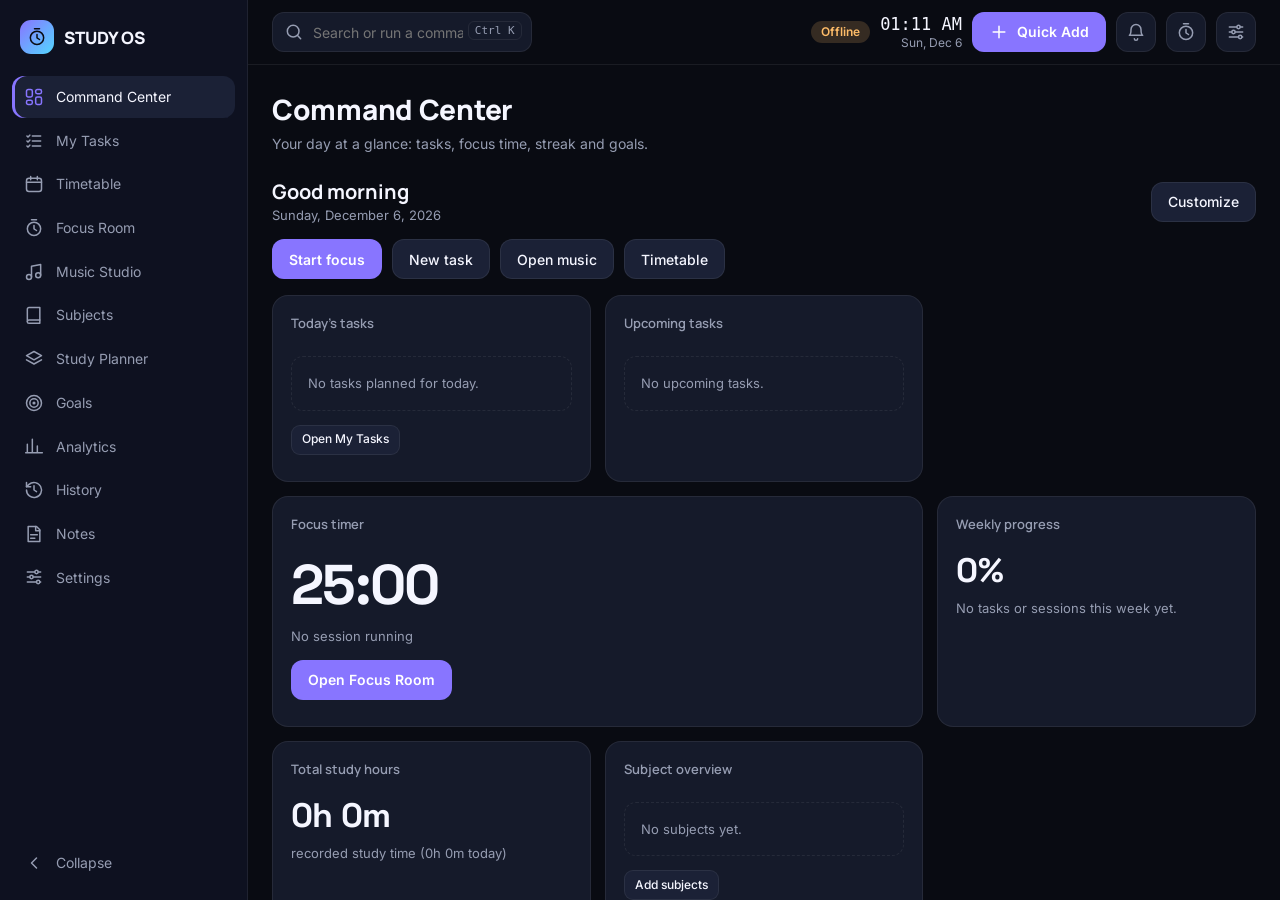
==== commit ad4cf27b: "Rename studyos (4).html to studyos.html" ====
--- a/studyos.html
+++ b/studyos.html
@@ -12,6 +12,7 @@
 <link rel="apple-touch-icon" href="icon-192.png">
 <meta name="viewport" content="width=device-width, initial-scale=1, viewport-fit=cover">
 <link href="https://fonts.googleapis.com/css2?family=Inter:wght@400;500;600&family=Manrope:wght@700;800&family=Space+Grotesk:wght@500;700&display=swap" rel="stylesheet">
+<script>try{if(window.self!==window.top)document.documentElement.classList.add('emb')}catch(e){document.documentElement.classList.add('emb')}</script>
 <style>
 :root{--bg:#090B12;--side:#0E1120;--card:#151A2A;--card2:#1B2136;--line:rgba(255,255,255,.07);--acc:#8875FF;--acc2:#53D6FF;--ok:#36D6A0;--warn:#FFBD69;--danger:#FF657A;--tx:#F5F6FF;--tx2:#969DB2;--on:#fff;--r:16px;
 --fh:Manrope,"Segoe UI",system-ui,sans-serif;--fb:Inter,system-ui,-apple-system,"Segoe UI",sans-serif;--ft:"Space Grotesk",ui-monospace,Consolas,monospace;--fm:"JetBrains Mono",ui-monospace,Consolas,monospace;
@@ -182,6 +183,51 @@
 .view,.modal,.res,.cw,.kb{overscroll-behavior:contain}
 @media(pointer:coarse){.btn{min-height:44px}.btn.sm{min-height:40px}.ib{width:44px;height:44px}.ck{width:28px;height:28px}.sw2{width:52px;height:30px}}
 @media(max-width:760px){input,select,textarea{font-size:16px!important}.sbox{min-width:0}.pan{position:fixed;left:12px;right:12px;width:auto;top:64px}.modal{max-height:calc(100% - 24px)}.bnav button{min-height:52px}}
+
+/* ---- Mobile Phase 1: scroll + layout fix ---- */
+html,body{height:100%;overflow:hidden}
+html.emb{padding-top:0!important;padding-bottom:0!important}
+.app{height:100%;grid-template-rows:minmax(0,1fr)}
+.side{min-height:0;overflow-y:auto}
+.main{min-height:0;height:100%;overflow:hidden}
+.top{flex:none}
+.view{flex:1 1 auto;min-height:0;overflow-y:auto;overflow-x:hidden;-webkit-overflow-scrolling:touch}
+.bnav{flex:none}
+@media(max-width:760px){
+.top{flex-wrap:nowrap;padding:8px 10px;gap:6px}
+.top .sp{display:none}
+.sbox{flex:1 1 0;min-width:40px;max-width:none}
+.badge#ofl{font-size:11px;padding:4px 8px;flex:none}
+.top .btn,.top .ib{flex:none}
+.top .btn.p{width:40px;padding:0;justify-content:center}.top .btn.p .lbl{display:none}
+.top .btn,.top .ib{height:40px;min-height:40px}.top .ib{width:40px}
+.view{padding:16px 12px 24px}
+.bnav{padding-bottom:max(6px,env(safe-area-inset-bottom,0px))}
+.modal{max-height:calc(100% - 24px)}
+}
+@media(max-width:760px) and (max-height:480px){.bnav button{min-height:40px}.view{padding-top:10px}}
+
+/* ---- Phase 2: adaptive (phone / tablet / landscape / desktop) ---- */
+@media(max-width:1100px){.sbox .kbd{display:none}.sbox input{padding-right:12px}.sbox{min-width:120px}}
+@media(max-width:900px){.clock{display:none}}
+@media(max-width:760px){
+.sbox{min-width:40px}
+.ov{align-items:end;padding:0}
+.modal{width:100%;max-width:100%;border-radius:20px 20px 0 0;max-height:88%;padding:18px 16px calc(18px + env(safe-area-inset-bottom,0px));animation:sheet .2s ease-out}
+.pan{max-height:calc(100% - 80px);overflow:auto}
+.toasts{max-width:calc(100% - 24px)}
+.toast{max-width:100%}
+.card{overflow-wrap:anywhere}
+table{display:block;max-width:100%;overflow-x:auto}
+}
+@keyframes sheet{from{transform:translateY(24px);opacity:.6}}
+@media(min-width:761px){.ov{padding:24px}.modal{width:min(520px,100%)}}
+@media(min-width:1400px){.view{padding-left:max(24px,calc((100% - 1200px)/2));padding-right:max(24px,calc((100% - 1200px)/2))}}
+@media(max-height:500px) and (orientation:landscape){
+.top{padding:6px 14px}.side{padding:8px 8px}.app .nl{padding:8px 0}.view{padding:12px 16px 20px}
+h1{font-size:22px}.sub{margin-bottom:10px}.modal{max-height:calc(100% - 12px)}
+}
+@media(max-width:760px) and (max-height:500px){.bnav{padding-top:2px;padding-bottom:max(2px,env(safe-area-inset-bottom,0px))}.bnav button{flex-direction:row;justify-content:center;gap:6px;min-height:38px}}
 </style>
 </head>
 <body>
@@ -1267,5 +1313,6 @@
 renderPan();remTick();setInterval(remTick,20000);bBoot();setInterval(bMirror,15000);pwReg();pwNet();window.addEventListener('pagehide',function(){bMirror()});document.addEventListener('visibilitychange',function(){if(document.hidden)bMirror()});document.addEventListener('visibilitychange',function(){if(!document.hidden)remTick()});
 })();
 </script>
+<script>(function(){var q=function(){var i=document.getElementById('q');if(i)i.placeholder=innerWidth<=1100?'Search':'Search or run a command'};addEventListener('DOMContentLoaded',q);addEventListener('resize',q);q()})()</script>
 </body>
 </html>
